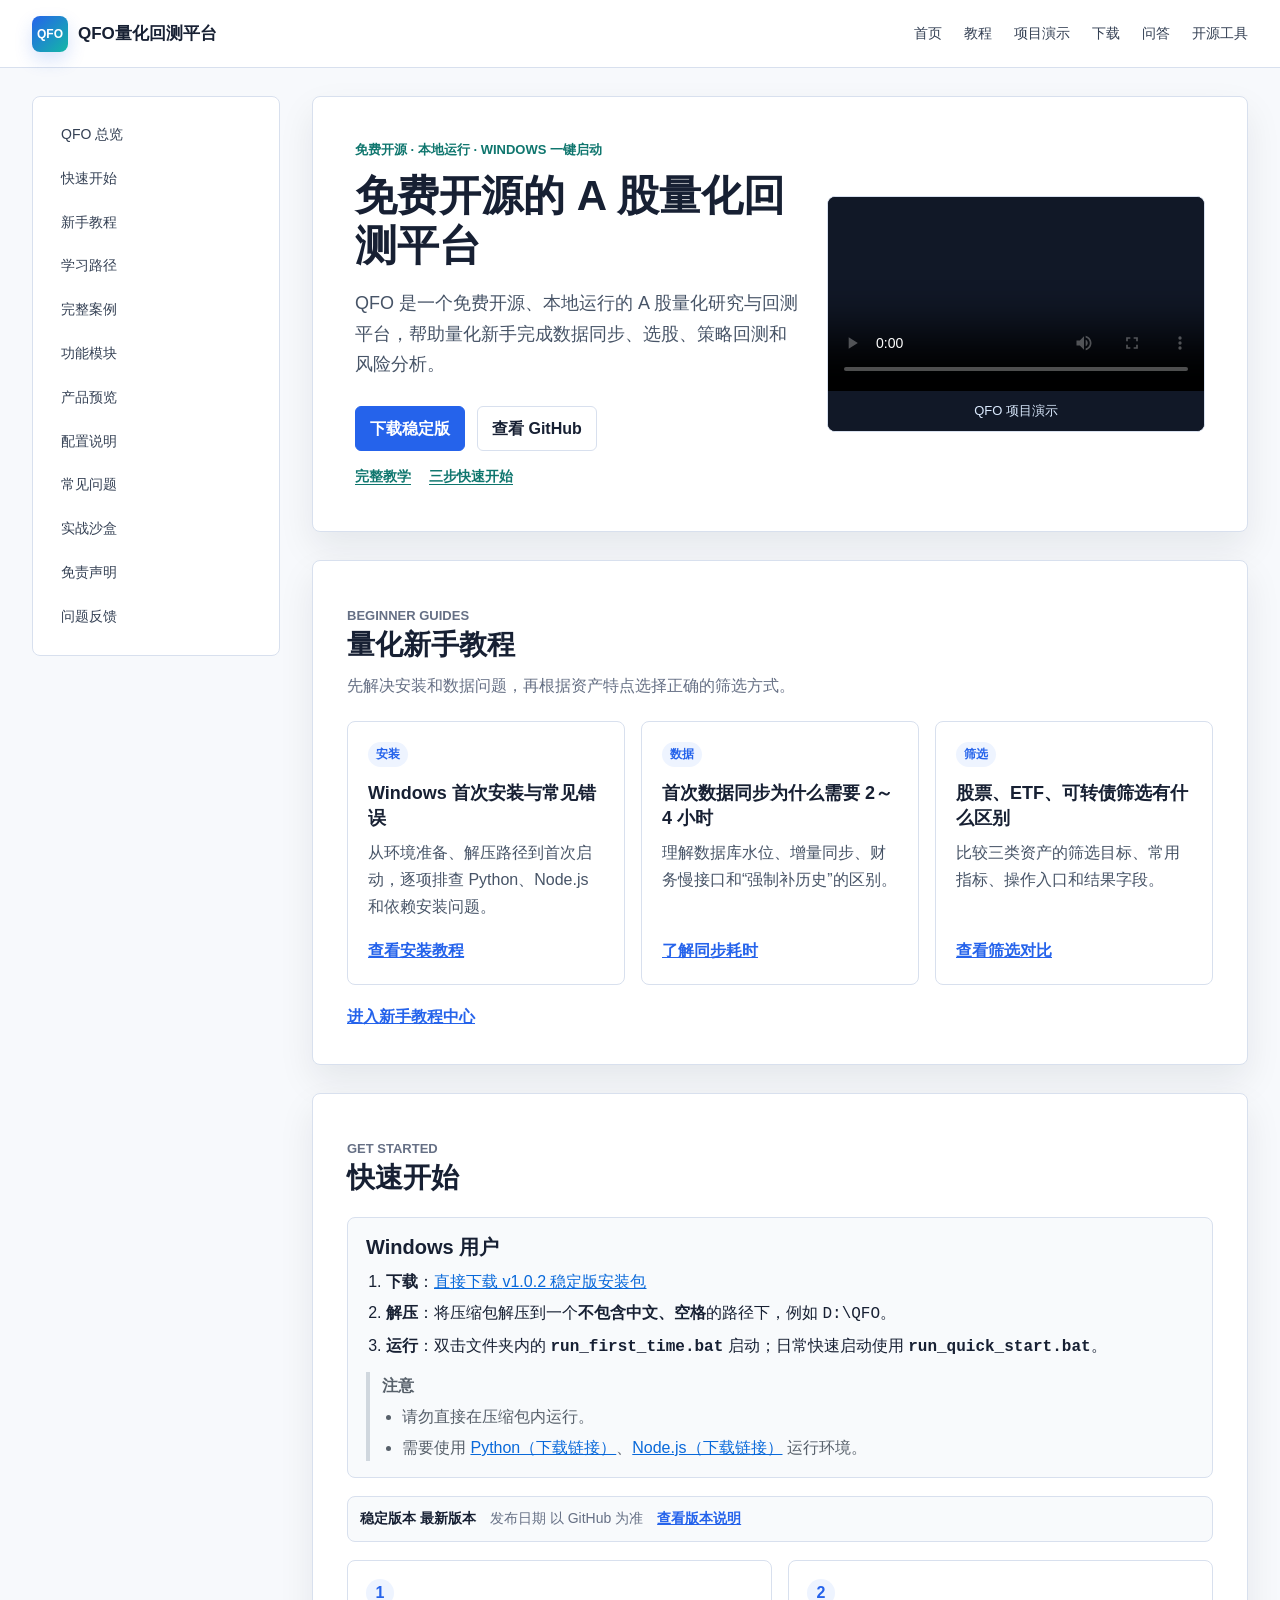
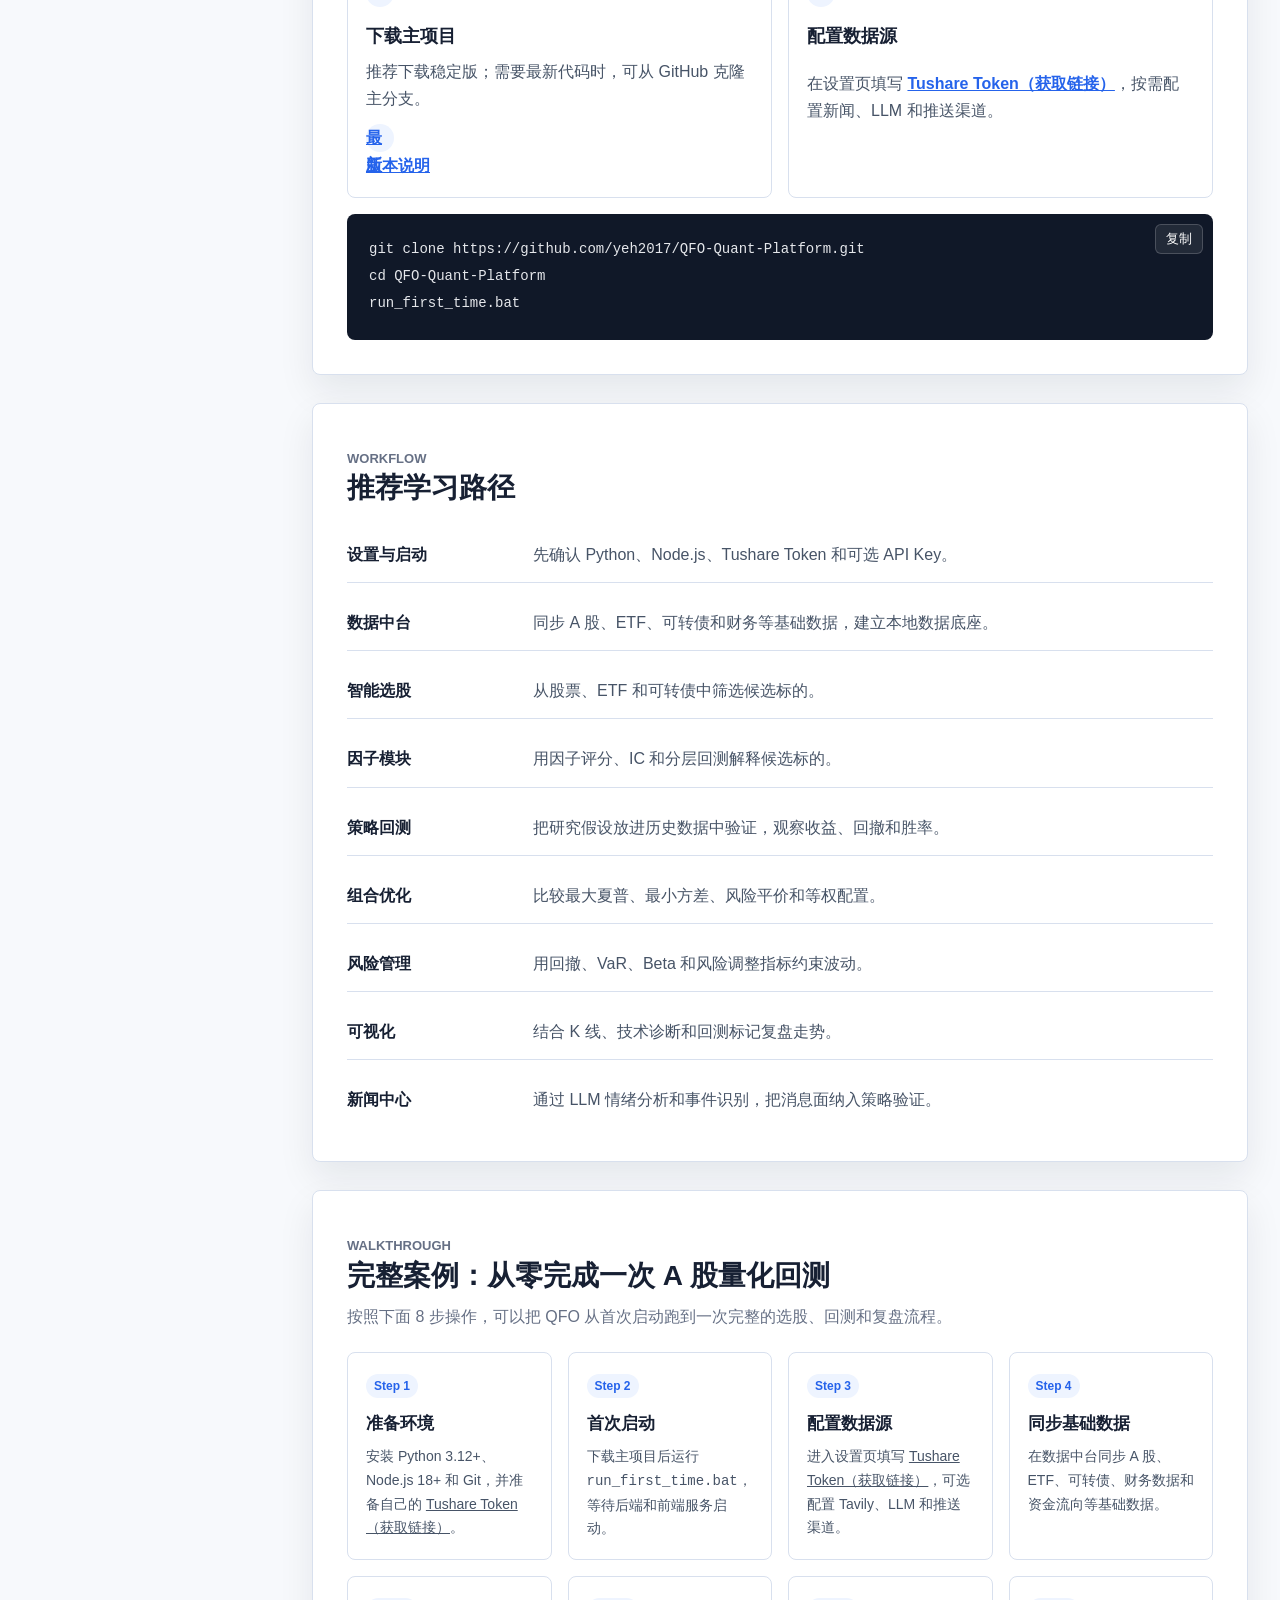
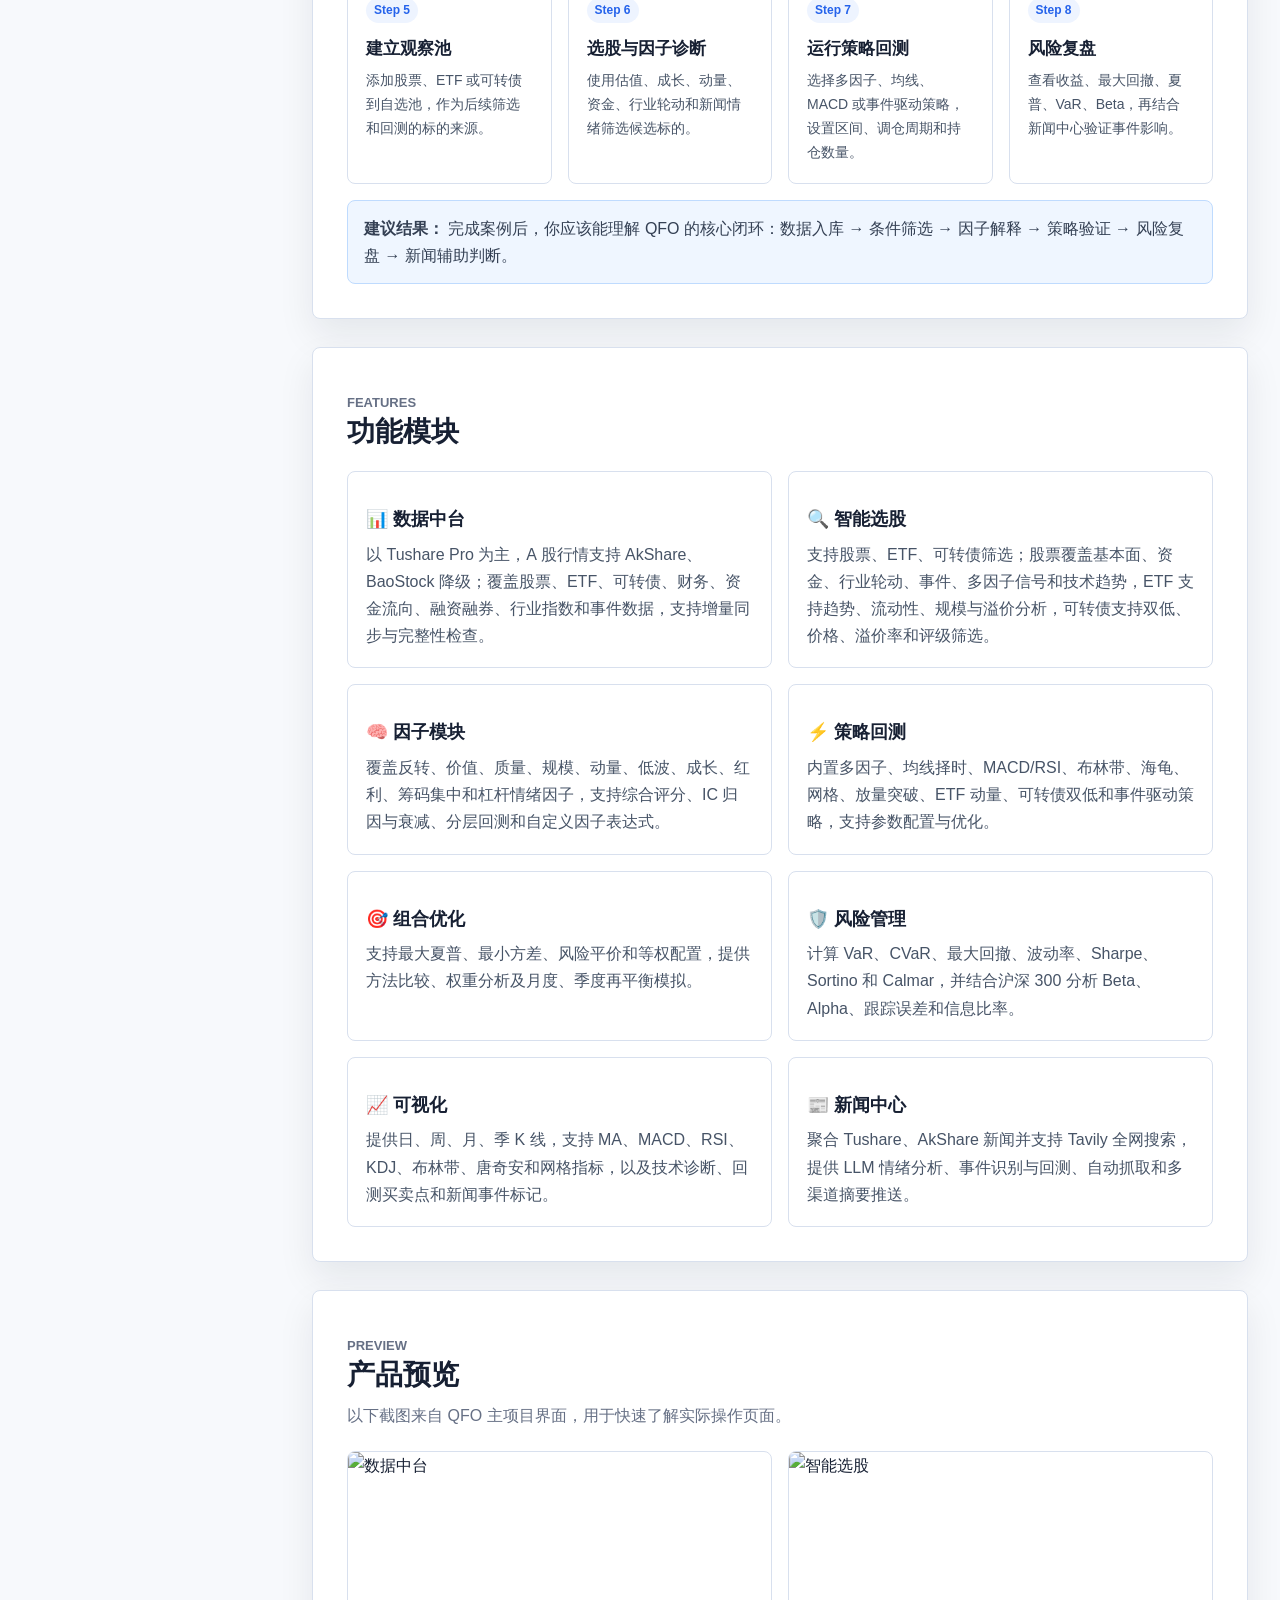
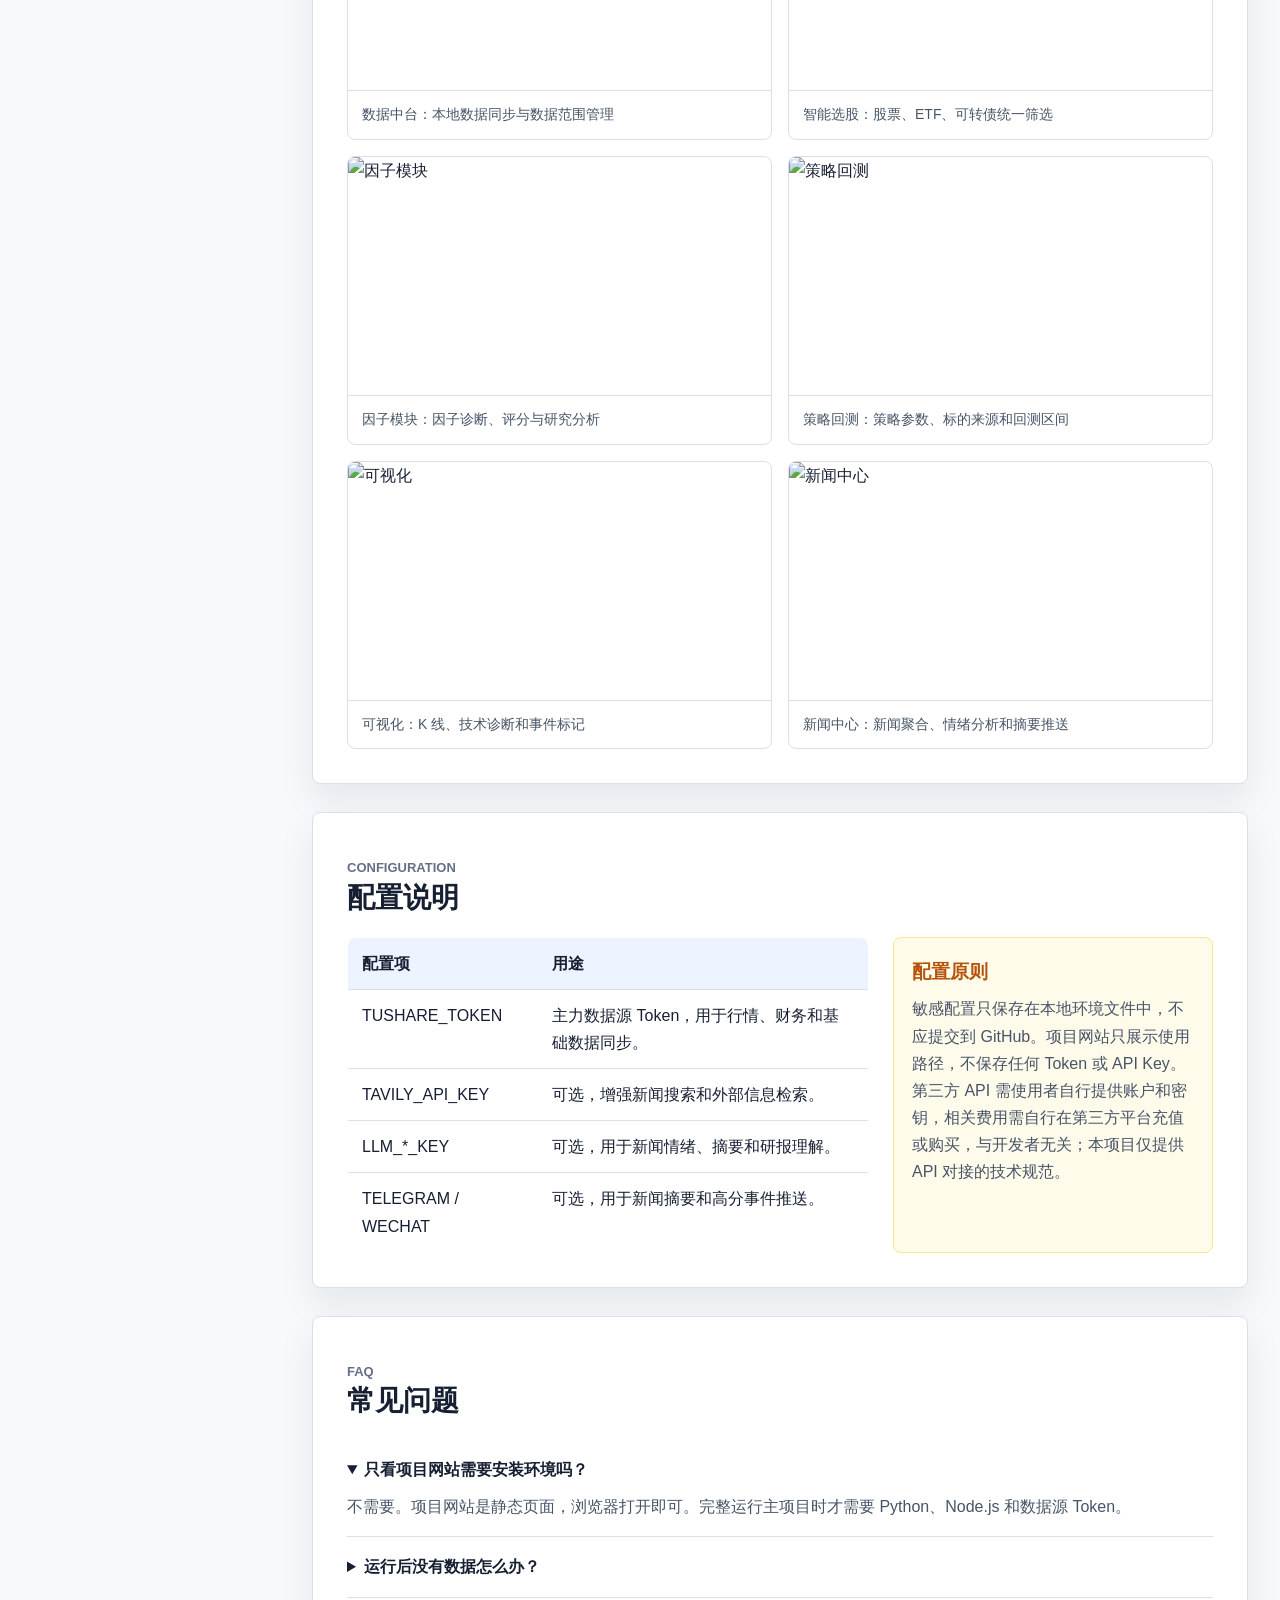
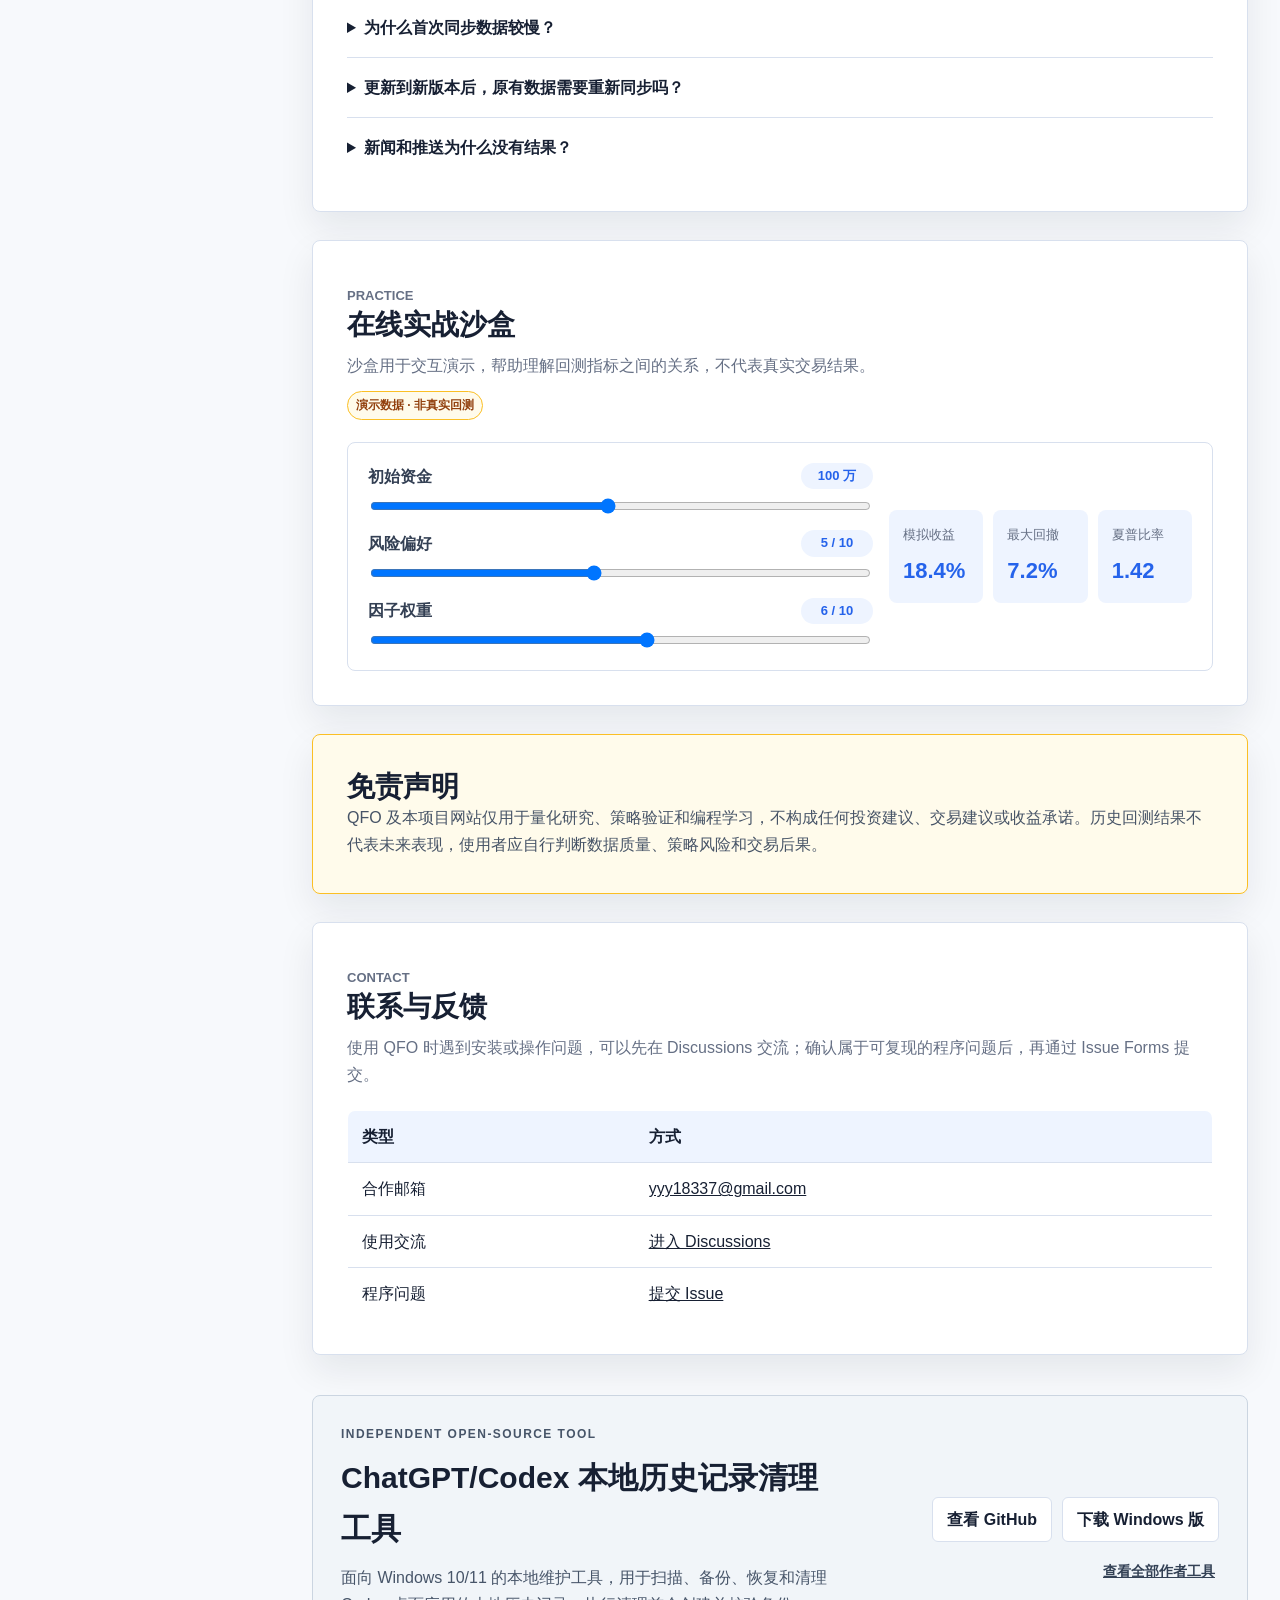
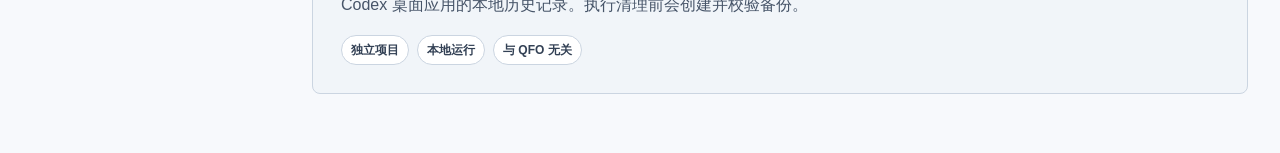
==== index.html @ a9fe4e14 "refactor: clarify navigation and independent tools" ====
<!DOCTYPE html>
<html lang="zh-CN">
<head>
    <meta charset="UTF-8">
    <meta name="viewport" content="width=device-width, initial-scale=1.0">
    <meta name="baidu-site-verification" content="codeva-mi0oMVNjuE" />
    <meta name="description" content="QFO 是一个免费开源、本地运行的 A 股量化研究与回测平台，帮助量化新手完成数据同步、选股、策略回测和风险分析。">
    <title>QFO量化回测平台 | A股量化研究与回测工具</title>
    <link rel="canonical" href="https://www.qfo-quant-platform.com/">
    <meta property="og:type" content="website">
    <meta property="og:title" content="QFO量化回测平台">
    <meta property="og:description" content="免费开源、本地运行，帮助量化新手完成数据同步、选股、策略回测和风险分析。">
    <meta property="og:url" content="https://www.qfo-quant-platform.com/">
    <meta property="og:image" content="https://www.qfo-quant-platform.com/assets/qfo-share.webp">
    <meta property="og:image:type" content="image/webp">
    <meta property="og:image:width" content="1200">
    <meta property="og:image:height" content="630">
    <meta property="og:image:alt" content="QFO Quant Platform 量化研究平台界面">
    <meta name="twitter:card" content="summary_large_image">
    <meta name="twitter:title" content="QFO量化回测平台">
    <meta name="twitter:description" content="免费开源、本地运行的 A 股量化研究与回测平台，适合量化新手。">
    <meta name="twitter:image" content="https://www.qfo-quant-platform.com/assets/qfo-share.webp">
    <meta name="twitter:image:alt" content="QFO Quant Platform 量化研究平台界面">
    <link rel="icon" href="assets/favicon.svg" type="image/svg+xml">
    <link rel="stylesheet" href="style.css">
    <script id="software-data" type="application/ld+json">
    {
        "@context": "https://schema.org",
        "@type": "SoftwareApplication",
        "name": "QFO量化回测平台",
        "description": "免费开源、本地运行的 A 股量化研究与回测平台，帮助量化新手完成数据同步、选股、策略回测和风险分析。",
        "applicationCategory": "FinanceApplication",
        "operatingSystem": "Windows 10/11",
        "softwareVersion": "latest",
        "url": "https://www.qfo-quant-platform.com/",
        "downloadUrl": "https://github.com/yeh2017/QFO-Quant-Platform/releases/latest/download/QFO-Quant-Platform.zip",
        "codeRepository": "https://github.com/yeh2017/QFO-Quant-Platform",
        "license": "https://opensource.org/licenses/MIT"
    }
    </script>
</head>
<body>
    <header class="site-header">
        <a class="brand" href="#top" aria-label="QFO 首页">
            <span class="brand-mark">QFO</span>
            <span class="brand-name">
                <strong>QFO量化回测平台</strong>
            </span>
        </a>
        <nav class="top-nav" aria-label="顶部导航">
            <a href="#overview">首页</a>
            <a href="guides">教程</a>
            <a href="#video">项目演示</a>
            <a href="https://github.com/yeh2017/QFO-Quant-Platform/releases/latest/download/QFO-Quant-Platform.zip" data-release-download>下载</a>
            <a href="https://github.com/yeh2017/QFO-Quant-Platform/discussions" target="_blank" rel="noopener noreferrer">问答</a>
            <a href="tools/zh">开源工具</a>
        </nav>
    </header>

    <div class="layout" id="top">
        <aside class="side-nav" aria-label="文档目录">
            <a href="#overview">QFO 总览</a>
            <a href="#quickstart">快速开始</a>
            <a href="#guides">新手教程</a>
            <a href="#workflow">学习路径</a>
            <a href="#walkthrough">完整案例</a>
            <a href="#modules">功能模块</a>
            <a href="#preview">产品预览</a>
            <a href="#config">配置说明</a>
            <a href="#faq">常见问题</a>
            <a href="#sandbox">实战沙盒</a>
            <a href="#notice">免责声明</a>
            <a href="#contact">问题反馈</a>
        </aside>

        <main class="content">
            <section class="hero" id="overview">
                <div class="hero-copy">
                    <p class="eyebrow">免费开源 · 本地运行 · Windows 一键启动</p>
                    <h1>免费开源的 A 股量化回测平台</h1>
                    <p class="lead">QFO 是一个免费开源、本地运行的 A 股量化研究与回测平台，帮助量化新手完成数据同步、选股、策略回测和风险分析。</p>
                    <div class="hero-actions">
                        <a class="button primary" href="https://github.com/yeh2017/QFO-Quant-Platform/releases/latest/download/QFO-Quant-Platform.zip" data-release-download>下载 <span data-release-tag>稳定版</span></a>
                        <a class="button" href="https://github.com/yeh2017/QFO-Quant-Platform" target="_blank" rel="noopener noreferrer">查看 GitHub</a>
                    </div>
                    <nav class="hero-learning-links" aria-label="学习入口">
                        <a href="https://www.bilibili.com/video/BV18Cby6XEfR/" target="_blank" rel="noopener noreferrer">完整教学</a>
                        <a href="#quickstart">三步快速开始</a>
                    </nav>
                </div>
                <div class="hero-media" id="video">
                    <video controls preload="metadata" poster="assets/frames/scene_04_last.webp" playsinline aria-label="QFO 项目演示视频">
                        <source src="assets/videos/qfo-project-demo.mp4" type="video/mp4">
                        当前浏览器无法播放视频，请观看<a href="https://www.bilibili.com/video/BV18Cby6XEfR/" target="_blank" rel="noopener noreferrer">完整教学视频</a>。
                    </video>
                    <p>QFO 项目演示</p>
                </div>
            </section>

            <section class="section" id="guides">
                <div class="section-heading">
                    <p class="eyebrow">Beginner Guides</p>
                    <h2>量化新手教程</h2>
                    <p>先解决安装和数据问题，再根据资产特点选择正确的筛选方式。</p>
                </div>
                <div class="guide-card-grid">
                    <article class="guide-card">
                        <span>安装</span>
                        <h3>Windows 首次安装与常见错误</h3>
                        <p>从环境准备、解压路径到首次启动，逐项排查 Python、Node.js 和依赖安装问题。</p>
                        <a href="/guides/windows-install">查看安装教程</a>
                    </article>
                    <article class="guide-card">
                        <span>数据</span>
                        <h3>首次数据同步为什么需要 2～4 小时</h3>
                        <p>理解数据库水位、增量同步、财务慢接口和“强制补历史”的区别。</p>
                        <a href="/guides/first-data-sync">了解同步耗时</a>
                    </article>
                    <article class="guide-card">
                        <span>筛选</span>
                        <h3>股票、ETF、可转债筛选有什么区别</h3>
                        <p>比较三类资产的筛选目标、常用指标、操作入口和结果字段。</p>
                        <a href="/guides/asset-screening">查看筛选对比</a>
                    </article>
                </div>
                <p class="guide-more"><a href="/guides">进入新手教程中心</a></p>
            </section>

            <section class="section" id="quickstart">
                <div class="section-heading">
                    <p class="eyebrow">Get Started</p>
                    <h2>快速开始</h2>
                </div>
                <div class="notice-inline">
                    <h3>Windows 用户</h3>
                    <ol>
                        <li><strong>下载</strong>：<a href="https://github.com/yeh2017/QFO-Quant-Platform/releases/latest/download/QFO-Quant-Platform.zip" data-release-download>直接下载 <span data-release-tag>v1.0.2</span> 稳定版安装包</a></li>
                        <li><strong>解压</strong>：将压缩包解压到一个<strong>不包含中文、空格</strong>的路径下，例如 <code>D:\QFO</code>。</li>
                        <li><strong>运行</strong>：双击文件夹内的 <strong><code>run_first_time.bat</code></strong> 启动；日常快速启动使用 <strong><code>run_quick_start.bat</code></strong>。</li>
                    </ol>
                    <div class="notice-note">
                        <strong>注意</strong>
                        <ul>
                            <li>请勿直接在压缩包内运行。</li>
                            <li>需要使用 <a href="https://www.python.org/downloads/windows/" target="_blank" rel="noopener noreferrer">Python（下载链接）</a>、<a href="https://nodejs.org/en/download" target="_blank" rel="noopener noreferrer">Node.js（下载链接）</a> 运行环境。</li>
                        </ul>
                    </div>
                </div>
                <p class="release-info"><strong>稳定版本 <span data-release-tag>最新版本</span></strong><span>发布日期 <time data-release-date>以 GitHub 为准</time></span><a href="https://github.com/yeh2017/QFO-Quant-Platform/releases/latest" data-release-page target="_blank" rel="noopener noreferrer">查看版本说明</a></p>
                <div class="steps quickstart-steps">
                    <article class="step">
                        <span>1</span>
                        <h3>下载主项目</h3>
                        <p>推荐下载稳定版；需要最新代码时，可从 GitHub 克隆主分支。</p>
                        <a href="https://github.com/yeh2017/QFO-Quant-Platform/releases/latest" data-release-page target="_blank" rel="noopener noreferrer"><span data-release-tag>最新</span>版本说明</a>
                    </article>
                    <article class="step">
                        <span>2</span>
                        <h3>配置数据源</h3>
                        <p>在设置页填写 <a href="https://tushare.pro/document/1?doc_id=39" target="_blank" rel="noopener noreferrer">Tushare Token（获取链接）</a>，按需配置新闻、LLM 和推送渠道。</p>
                    </article>
                </div>
                <div class="code-block">
                    <button class="copy-button" type="button">复制</button>
                    <pre><code>git clone https://github.com/yeh2017/QFO-Quant-Platform.git
cd QFO-Quant-Platform
run_first_time.bat</code></pre>
                </div>
            </section>

            <section class="section" id="workflow">
                <div class="section-heading">
                    <p class="eyebrow">Workflow</p>
                    <h2>推荐学习路径</h2>
                </div>
                <ol class="timeline">
                    <li><strong>设置与启动</strong><span>先确认 Python、Node.js、Tushare Token 和可选 API Key。</span></li>
                    <li><strong>数据中台</strong><span>同步 A 股、ETF、可转债和财务等基础数据，建立本地数据底座。</span></li>
                    <li><strong>智能选股</strong><span>从股票、ETF 和可转债中筛选候选标的。</span></li>
                    <li><strong>因子模块</strong><span>用因子评分、IC 和分层回测解释候选标的。</span></li>
                    <li><strong>策略回测</strong><span>把研究假设放进历史数据中验证，观察收益、回撤和胜率。</span></li>
                    <li><strong>组合优化</strong><span>比较最大夏普、最小方差、风险平价和等权配置。</span></li>
                    <li><strong>风险管理</strong><span>用回撤、VaR、Beta 和风险调整指标约束波动。</span></li>
                    <li><strong>可视化</strong><span>结合 K 线、技术诊断和回测标记复盘走势。</span></li>
                    <li><strong>新闻中心</strong><span>通过 LLM 情绪分析和事件识别，把消息面纳入策略验证。</span></li>
                </ol>
            </section>

            <section class="section" id="walkthrough">
                <div class="section-heading">
                    <p class="eyebrow">Walkthrough</p>
                    <h2>完整案例：从零完成一次 A 股量化回测</h2>
                    <p>按照下面 8 步操作，可以把 QFO 从首次启动跑到一次完整的选股、回测和复盘流程。</p>
                </div>
                <div class="walkthrough-grid">
                    <article>
                        <span>Step 1</span>
                        <h3>准备环境</h3>
                        <p>安装 Python 3.12+、Node.js 18+ 和 Git，并准备自己的 <a href="https://tushare.pro/document/1?doc_id=39" target="_blank" rel="noopener noreferrer">Tushare Token（获取链接）</a>。</p>
                    </article>
                    <article>
                        <span>Step 2</span>
                        <h3>首次启动</h3>
                        <p>下载主项目后运行 <code>run_first_time.bat</code>，等待后端和前端服务启动。</p>
                    </article>
                    <article>
                        <span>Step 3</span>
                        <h3>配置数据源</h3>
                        <p>进入设置页填写 <a href="https://tushare.pro/document/1?doc_id=39" target="_blank" rel="noopener noreferrer">Tushare Token（获取链接）</a>，可选配置 Tavily、LLM 和推送渠道。</p>
                    </article>
                    <article>
                        <span>Step 4</span>
                        <h3>同步基础数据</h3>
                        <p>在数据中台同步 A 股、ETF、可转债、财务数据和资金流向等基础数据。</p>
                    </article>
                    <article>
                        <span>Step 5</span>
                        <h3>建立观察池</h3>
                        <p>添加股票、ETF 或可转债到自选池，作为后续筛选和回测的标的来源。</p>
                    </article>
                    <article>
                        <span>Step 6</span>
                        <h3>选股与因子诊断</h3>
                        <p>使用估值、成长、动量、资金、行业轮动和新闻情绪筛选候选标的。</p>
                    </article>
                    <article>
                        <span>Step 7</span>
                        <h3>运行策略回测</h3>
                        <p>选择多因子、均线、MACD 或事件驱动策略，设置区间、调仓周期和持仓数量。</p>
                    </article>
                    <article>
                        <span>Step 8</span>
                        <h3>风险复盘</h3>
                        <p>查看收益、最大回撤、夏普、VaR、Beta，再结合新闻中心验证事件影响。</p>
                    </article>
                </div>
                <div class="tip-box">
                    <strong>建议结果：</strong>
                    完成案例后，你应该能理解 QFO 的核心闭环：数据入库 → 条件筛选 → 因子解释 → 策略验证 → 风险复盘 → 新闻辅助判断。
                </div>
            </section>

            <section class="section" id="modules">
                <div class="section-heading">
                    <p class="eyebrow">Features</p>
                    <h2>功能模块</h2>
                </div>
                <div class="feature-list">
                    <article><h3>📊 数据中台</h3><p>以 Tushare Pro 为主，A 股行情支持 AkShare、BaoStock 降级；覆盖股票、ETF、可转债、财务、资金流向、融资融券、行业指数和事件数据，支持增量同步与完整性检查。</p></article>
                    <article><h3>🔍 智能选股</h3><p>支持股票、ETF、可转债筛选；股票覆盖基本面、资金、行业轮动、事件、多因子信号和技术趋势，ETF 支持趋势、流动性、规模与溢价分析，可转债支持双低、价格、溢价率和评级筛选。</p></article>
                    <article><h3>🧠 因子模块</h3><p>覆盖反转、价值、质量、规模、动量、低波、成长、红利、筹码集中和杠杆情绪因子，支持综合评分、IC 归因与衰减、分层回测和自定义因子表达式。</p></article>
                    <article><h3>⚡ 策略回测</h3><p>内置多因子、均线择时、MACD/RSI、布林带、海龟、网格、放量突破、ETF 动量、可转债双低和事件驱动策略，支持参数配置与优化。</p></article>
                    <article><h3>🎯 组合优化</h3><p>支持最大夏普、最小方差、风险平价和等权配置，提供方法比较、权重分析及月度、季度再平衡模拟。</p></article>
                    <article><h3>🛡️ 风险管理</h3><p>计算 VaR、CVaR、最大回撤、波动率、Sharpe、Sortino 和 Calmar，并结合沪深 300 分析 Beta、Alpha、跟踪误差和信息比率。</p></article>
                    <article><h3>📈 可视化</h3><p>提供日、周、月、季 K 线，支持 MA、MACD、RSI、KDJ、布林带、唐奇安和网格指标，以及技术诊断、回测买卖点和新闻事件标记。</p></article>
                    <article><h3>📰 新闻中心</h3><p>聚合 Tushare、AkShare 新闻并支持 Tavily 全网搜索，提供 LLM 情绪分析、事件识别与回测、自动抓取和多渠道摘要推送。</p></article>
                </div>
            </section>

            <section class="section" id="preview">
                <div class="section-heading">
                    <p class="eyebrow">Preview</p>
                    <h2>产品预览</h2>
                    <p>以下截图来自 QFO 主项目界面，用于快速了解实际操作页面。</p>
                </div>
                <div class="preview-grid">
                    <figure>
                        <img src="assets/frames/scene_04_last.webp" alt="数据中台" width="1920" height="1080" loading="lazy" decoding="async">
                        <figcaption>数据中台：本地数据同步与数据范围管理</figcaption>
                    </figure>
                    <figure>
                        <img src="assets/frames/scene_05_first.webp" alt="智能选股" width="1920" height="1080" loading="lazy" decoding="async">
                        <figcaption>智能选股：股票、ETF、可转债统一筛选</figcaption>
                    </figure>
                    <figure>
                        <img src="assets/frames/scene_06_last.webp" alt="因子模块" width="1920" height="1080" loading="lazy" decoding="async">
                        <figcaption>因子模块：因子诊断、评分与研究分析</figcaption>
                    </figure>
                    <figure>
                        <img src="assets/frames/scene_09_last.webp" alt="策略回测" width="1920" height="1080" loading="lazy" decoding="async">
                        <figcaption>策略回测：策略参数、标的来源和回测区间</figcaption>
                    </figure>
                    <figure>
                        <img src="assets/frames/scene_16_last.webp" alt="可视化" width="1920" height="1080" loading="lazy" decoding="async">
                        <figcaption>可视化：K 线、技术诊断和事件标记</figcaption>
                    </figure>
                    <figure>
                        <img src="assets/frames/scene_07_last.webp" alt="新闻中心" width="1920" height="1080" loading="lazy" decoding="async">
                        <figcaption>新闻中心：新闻聚合、情绪分析和摘要推送</figcaption>
                    </figure>
                </div>
            </section>

            <section class="section" id="config">
                <div class="section-heading">
                    <p class="eyebrow">Configuration</p>
                    <h2>配置说明</h2>
                </div>
                <div class="config-layout">
                    <div>
                        <table>
                            <thead><tr><th>配置项</th><th>用途</th></tr></thead>
                            <tbody>
                                <tr><td>TUSHARE_TOKEN</td><td>主力数据源 Token，用于行情、财务和基础数据同步。</td></tr>
                                <tr><td>TAVILY_API_KEY</td><td>可选，增强新闻搜索和外部信息检索。</td></tr>
                                <tr><td>LLM_*_KEY</td><td>可选，用于新闻情绪、摘要和研报理解。</td></tr>
                                <tr><td>TELEGRAM / WECHAT</td><td>可选，用于新闻摘要和高分事件推送。</td></tr>
                            </tbody>
                        </table>
                    </div>
                    <aside class="note">
                        <h3>配置原则</h3>
                        <p>敏感配置只保存在本地环境文件中，不应提交到 GitHub。项目网站只展示使用路径，不保存任何 Token 或 API Key。</p>
                        <p>第三方 API 需使用者自行提供账户和密钥，相关费用需自行在第三方平台充值或购买，与开发者无关；本项目仅提供 API 对接的技术规范。</p>
                    </aside>
                </div>
            </section>

            <section class="section" id="faq">
                <div class="section-heading">
                    <p class="eyebrow">FAQ</p>
                    <h2>常见问题</h2>
                </div>
                <details open>
                    <summary>只看项目网站需要安装环境吗？</summary>
                    <p>不需要。项目网站是静态页面，浏览器打开即可。完整运行主项目时才需要 Python、Node.js 和数据源 Token。</p>
                </details>
                <details>
                    <summary>运行后没有数据怎么办？</summary>
                    <p>请先在主项目设置页面填写自己的 Tushare Token，然后进入数据中台执行数据同步。只浏览项目网站不需要 Token；完整运行主项目时，行情、财务和基础数据都依赖数据源配置。</p>
                </details>
                <details>
                    <summary>为什么首次同步数据较慢？</summary>
                    <p>首次同步耗时取决于本地是否已有数据库水位、是否勾选“强制补历史（忽略水位全量重拉）”、Tushare 积分额度和网络稳定性。</p>
                    <p>日常已有水位的增量同步，约 2 分钟属于正常且很快的水平；最新季报或中报财务数据单独拉取，通常需要 30 分钟到 50 分钟；空库首次建仓或强制补历史数据，通常需要 2 到 4 小时。</p>
                    <p>“财务报表最新 2026-06-30”这类日期是正常的季报或中报报告期日期，不是同步当天日期。强制补历史适合首次建仓、修复缺口或主动重建数据库，不建议作为每天常规同步方式。</p>
                </details>
                <details>
                    <summary>更新到新版本后，原有数据需要重新同步吗？</summary>
                    <p>通常不需要。先关闭旧版和新版 QFO，将旧版本的 <code>backend/quant_data.db</code> 复制到新版本相同目录，再根据环境状态运行首次启动或快速启动脚本。迁移前请保留数据库备份。</p>
                    <p>如果完全关闭 QFO 后仍存在 <code>quant_data.db-wal</code> 和 <code>quant_data.db-shm</code>，请与主数据库作为同一组复制，不要在程序运行中复制，也不要只复制其中一个文件。</p>
                    <p><a href="/guides/upgrade-data-migration">查看完整的数据复制与迁移教程</a></p>
                </details>
                <details>
                    <summary>新闻和推送为什么没有结果？</summary>
                    <p>新闻搜索、LLM 摘要和推送通知依赖可选 API Key 或 Webhook，需要先在主项目设置页配置。</p>
                </details>
            </section>

            <section class="section" id="sandbox">
                <div class="section-heading">
                    <p class="eyebrow">Practice</p>
                    <h2>在线实战沙盒</h2>
                    <p>沙盒用于交互演示，帮助理解回测指标之间的关系，不代表真实交易结果。</p>
                    <span class="demo-badge">演示数据 · 非真实回测</span>
                </div>
                <div class="sandbox">
                    <div class="sandbox-controls">
                        <label>
                            <span class="control-row"><span>初始资金</span><strong id="capitalValue">100 万</strong></span>
                            <input id="capital" type="range" min="10" max="200" value="100" aria-label="初始资金">
                        </label>
                        <label>
                            <span class="control-row"><span>风险偏好</span><strong id="riskValue">5 / 10</strong></span>
                            <input id="risk" type="range" min="1" max="10" value="5" aria-label="风险偏好">
                        </label>
                        <label>
                            <span class="control-row"><span>因子权重</span><strong id="factorValue">6 / 10</strong></span>
                            <input id="factor" type="range" min="1" max="10" value="6" aria-label="因子权重">
                        </label>
                    </div>
                    <div class="sandbox-result">
                        <div><span>模拟收益</span><strong id="returnMetric">18.4%</strong></div>
                        <div><span>最大回撤</span><strong id="drawdownMetric">7.2%</strong></div>
                        <div><span>夏普比率</span><strong id="sharpeMetric">1.42</strong></div>
                    </div>
                </div>
            </section>

            <section class="section warning" id="notice">
                <h2>免责声明</h2>
                <p>QFO 及本项目网站仅用于量化研究、策略验证和编程学习，不构成任何投资建议、交易建议或收益承诺。历史回测结果不代表未来表现，使用者应自行判断数据质量、策略风险和交易后果。</p>
            </section>

            <section class="section" id="contact">
                <div class="section-heading">
                    <p class="eyebrow">Contact</p>
                    <h2>联系与反馈</h2>
                    <p>使用 QFO 时遇到安装或操作问题，可以先在 Discussions 交流；确认属于可复现的程序问题后，再通过 Issue Forms 提交。</p>
                </div>
                <table>
                    <thead>
                        <tr>
                            <th>类型</th>
                            <th>方式</th>
                        </tr>
                    </thead>
                    <tbody>
                        <tr>
                            <td>合作邮箱</td>
                            <td><a href="mailto:yyy18337@gmail.com">yyy18337@gmail.com</a></td>
                        </tr>
                        <tr>
                            <td>使用交流</td>
                            <td><a href="https://github.com/yeh2017/QFO-Quant-Platform/discussions" target="_blank" rel="noopener noreferrer">进入 Discussions</a></td>
                        </tr>
                        <tr>
                            <td>程序问题</td>
                            <td><a href="https://github.com/yeh2017/QFO-Quant-Platform/issues/new/choose" target="_blank" rel="noopener noreferrer">提交 Issue</a></td>
                        </tr>
                    </tbody>
                </table>
            </section>

            <aside class="independent-tool" id="other-tools" aria-labelledby="independent-tool-title">
                <div class="independent-tool-copy">
                    <p class="independent-tool-kicker">Independent Open-source Tool</p>
                    <h2 id="independent-tool-title">ChatGPT/Codex 本地历史记录清理工具</h2>
                    <p>面向 Windows 10/11 的本地维护工具，用于扫描、备份、恢复和清理 Codex 桌面应用的本地历史记录。执行清理前会创建并校验备份。</p>
                    <div class="independent-tool-tags" aria-label="工具属性">
                        <span>独立项目</span>
                        <span>本地运行</span>
                        <span>与 QFO 无关</span>
                    </div>
                </div>
                <div class="independent-tool-actions">
                    <a class="button" href="https://github.com/yeh2017/chatgpt-codex-local-history-cleanup-tool" target="_blank" rel="noopener noreferrer">查看 GitHub</a>
                    <a class="button" href="https://github.com/yeh2017/chatgpt-codex-local-history-cleanup-tool/releases/latest" target="_blank" rel="noopener noreferrer">下载 Windows 版</a>
                    <a class="text-link" href="tools/zh">查看全部作者工具</a>
                </div>
            </aside>
        </main>
    </div>

    <div class="toast" id="toast" role="status" aria-live="polite">已复制</div>
    <script src="app.js"></script>
    <script>
        window.va = window.va || function () { (window.vaq = window.vaq || []).push(arguments); };
    </script>
    <script defer src="/_vercel/insights/script.js"></script>
    <script>
        window.si = window.si || function () { (window.siq = window.siq || []).push(arguments); };
    </script>
    <script defer src="/_vercel/speed-insights/script.js"></script>
</body>
</html>
---- style.css ----
:root {
    --bg: #f7f9fc;
    --surface: #ffffff;
    --surface-soft: #eef4ff;
    --ink: #172033;
    --muted: #667085;
    --line: #d8e0ee;
    --accent: #2563eb;
    --accent-2: #0f766e;
    --warn: #b45309;
    --code: #101828;
    --radius: 8px;
    --shadow: 0 16px 36px rgba(16, 24, 40, 0.08);
    --font: "Microsoft YaHei", "PingFang SC", "Segoe UI", Arial, sans-serif;
    --mono: Consolas, "SFMono-Regular", monospace;
}

* {
    box-sizing: border-box;
}

html {
    scroll-behavior: smooth;
}

body {
    margin: 0;
    background: var(--bg);
    color: var(--ink);
    font-family: var(--font);
    font-size: 16px;
    line-height: 1.7;
}

a {
    color: inherit;
}

img {
    display: block;
    max-width: 100%;
    height: auto;
}

.site-header {
    position: sticky;
    top: 0;
    z-index: 20;
    height: 68px;
    display: flex;
    align-items: center;
    justify-content: space-between;
    padding: 0 32px;
    background: rgba(255, 255, 255, 0.94);
    border-bottom: 1px solid var(--line);
    backdrop-filter: blur(14px);
}

.brand {
    display: inline-flex;
    align-items: center;
    gap: 10px;
    color: var(--ink);
    text-decoration: none;
}

.brand-mark {
    width: 36px;
    height: 36px;
    display: grid;
    place-items: center;
    border-radius: var(--radius);
    background: linear-gradient(135deg, var(--accent), #14b8a6);
    color: #fff;
    font-weight: 800;
    font-size: 12px;
    line-height: 1;
    box-shadow: 0 8px 18px rgba(37, 99, 235, 0.18);
}

.brand-name,
.brand strong {
    display: block;
    line-height: 1;
}

.brand strong {
    font-size: 17px;
    white-space: nowrap;
}

.top-nav {
    display: flex;
    align-items: center;
    gap: 22px;
    font-size: 14px;
}

.top-nav a {
    flex: 0 0 auto;
    color: #344054;
    text-decoration: none;
    white-space: nowrap;
}

.top-nav a:hover {
    color: var(--accent);
}

.layout {
    display: grid;
    grid-template-columns: 248px minmax(0, 1fr);
    gap: 32px;
    max-width: 1440px;
    margin: 0 auto;
    padding: 28px 32px 64px;
}

.side-nav {
    position: sticky;
    top: 96px;
    align-self: start;
    display: flex;
    flex-direction: column;
    gap: 4px;
    padding: 18px;
    background: var(--surface);
    border: 1px solid var(--line);
    border-radius: var(--radius);
}

.side-title {
    margin: 0 0 8px;
    color: var(--muted);
    font-size: 13px;
    font-weight: 700;
}

.side-nav a {
    flex: 0 0 auto;
    padding: 8px 10px;
    border-radius: 6px;
    color: #344054;
    text-decoration: none;
    font-size: 14px;
    white-space: nowrap;
}

.side-nav a:hover,
.side-nav a.active {
    background: var(--surface-soft);
    color: var(--accent);
}

.content {
    min-width: 0;
}

.hero,
.section {
    margin-bottom: 28px;
    background: var(--surface);
    border: 1px solid var(--line);
    border-radius: var(--radius);
    box-shadow: var(--shadow);
}

.hero {
    display: grid;
    grid-template-columns: minmax(0, 1fr) minmax(360px, 0.85fr);
    gap: 28px;
    align-items: center;
    padding: 42px;
}

.hero-copy {
    min-width: 0;
}

.hero h1 {
    margin: 0;
    max-width: 760px;
    font-size: 42px;
    line-height: 1.18;
    letter-spacing: 0;
}

.lead {
    margin: 18px 0 0;
    max-width: 760px;
    color: #475467;
    font-size: 18px;
}

.eyebrow {
    margin: 0 0 10px;
    color: var(--accent-2);
    font-size: 13px;
    font-weight: 800;
    letter-spacing: 0;
    text-transform: uppercase;
}

.hero-actions {
    display: flex;
    flex-wrap: nowrap;
    gap: 12px;
    margin-top: 26px;
}

.hero-learning-links {
    display: flex;
    flex-wrap: wrap;
    gap: 8px 18px;
    margin-top: 14px;
    font-size: 14px;
    font-weight: 700;
}

.hero-learning-links a {
    color: var(--accent-2);
    text-underline-offset: 3px;
}

.button {
    display: inline-flex;
    align-items: center;
    justify-content: center;
    min-height: 40px;
    padding: 8px 14px;
    border: 1px solid var(--line);
    border-radius: 6px;
    background: #fff;
    color: var(--ink);
    text-decoration: none;
    font-weight: 700;
    white-space: nowrap;
}

.button.primary {
    border-color: var(--accent);
    background: var(--accent);
    color: #fff;
}

.hero-media {
    overflow: hidden;
    border: 1px solid var(--line);
    border-radius: var(--radius);
    background: #111827;
    scroll-margin-top: 92px;
}

.hero-media video {
    display: block;
    width: 100%;
    aspect-ratio: 1828 / 946;
    background: #111827;
    object-fit: contain;
}

.hero-media p {
    margin: 0;
    padding: 9px 12px;
    background: #111827;
    color: #dbeafe;
    font-size: 13px;
    text-align: center;
}

.section {
    padding: 34px;
}

.section-heading {
    margin-bottom: 22px;
}

.section-heading h2,
.warning h2 {
    margin: 0;
    font-size: 28px;
    line-height: 1.25;
}

.section-heading p {
    margin: 10px 0 0;
    color: var(--muted);
}

.notice-inline {
    margin-bottom: 18px;
    padding: 16px 18px;
    border: 1px solid var(--line);
    border-radius: var(--radius);
    background: #f8fafc;
}

.notice-inline h3 {
    margin: 0 0 8px;
    font-size: 20px;
    line-height: 1.3;
    color: var(--ink);
}

.notice-inline p {
    margin: 0;
    color: var(--muted);
}

.notice-inline ol {
    margin: 8px 0 10px;
    padding-left: 20px;
    color: var(--ink);
}

.notice-inline a {
    color: #0969da;
}

.notice-inline li + li {
    margin-top: 4px;
}

.notice-note {
    margin-top: 10px;
    padding-left: 12px;
    border-left: 4px solid #d0d7de;
    color: #57606a;
}

.notice-note strong {
    display: block;
    margin-bottom: 4px;
}

.notice-note ul {
    margin: 0;
    padding-left: 20px;
}

.release-info {
    display: flex;
    align-items: center;
    flex-wrap: wrap;
    gap: 4px 14px;
    margin: 14px 0 18px;
    padding: 10px 12px;
    border: 1px solid var(--line);
    border-radius: var(--radius);
    background: #f8fafc;
    color: var(--muted);
    font-size: 14px;
}

.release-info strong {
    color: var(--ink);
}

.release-info a {
    color: var(--accent);
    font-weight: 700;
}

.steps,
.feature-list,
.preview-grid,
.walkthrough-grid,
.sandbox {
    display: grid;
    gap: 16px;
}

.steps {
    grid-template-columns: repeat(3, minmax(0, 1fr));
}

.quickstart-steps {
    grid-template-columns: repeat(2, minmax(0, 1fr));
}

.step,
.feature-list article,
.walkthrough-grid article,
figure,
.note,
.sandbox {
    border: 1px solid var(--line);
    border-radius: var(--radius);
    background: #fff;
}

.demo-badge {
    display: inline-flex;
    align-items: center;
    width: fit-content;
    margin-top: 12px;
    padding: 3px 8px;
    border: 1px solid #fbbf24;
    border-radius: 999px;
    background: #fffbeb;
    color: #92400e;
    font-size: 12px;
    font-weight: 800;
}

.step {
    padding: 18px;
}

.independent-tool {
    display: grid;
    grid-template-columns: minmax(0, 1fr) auto;
    gap: 24px;
    align-items: center;
    margin-top: 40px;
    padding: 28px;
    border: 1px solid #cbd5e1;
    border-radius: var(--radius);
    background: #f1f5f9;
}

.independent-tool-copy h2 {
    margin: 8px 0 10px;
    font-size: clamp(22px, 3vw, 30px);
}

.independent-tool-copy > p:last-of-type {
    margin: 0;
    color: #475569;
}

.independent-tool-kicker {
    margin: 0;
    color: #475569;
    font-size: 12px;
    font-weight: 800;
    letter-spacing: 0.12em;
    text-transform: uppercase;
}

.independent-tool-tags {
    display: flex;
    gap: 8px;
    flex-wrap: wrap;
    margin-top: 16px;
}

.independent-tool-tags span {
    padding: 4px 9px;
    border: 1px solid #cbd5e1;
    border-radius: 999px;
    background: #fff;
    color: #334155;
    font-size: 12px;
    font-weight: 700;
}

.independent-tool-actions {
    display: flex;
    gap: 10px;
    flex-wrap: wrap;
    justify-content: flex-end;
    align-items: center;
    max-width: 360px;
}

.independent-tool-actions .text-link {
    padding: 8px 4px;
    color: #334155;
    font-size: 14px;
    font-weight: 700;
}

.step span {
    width: 28px;
    height: 28px;
    display: grid;
    place-items: center;
    border-radius: 999px;
    background: var(--surface-soft);
    color: var(--accent);
    font-weight: 800;
}

.step h3,
.feature-list h3 {
    margin: 14px 0 6px;
    font-size: 18px;
}

.step p,
.feature-list p,
.note p,
details p,
.warning p {
    margin: 0;
    color: #475467;
}

.step a {
    display: inline-block;
    margin-top: 12px;
    color: var(--accent);
    font-weight: 700;
}

.code-block {
    position: relative;
    margin-top: 16px;
    border-radius: var(--radius);
    background: var(--code);
    color: #e5e7eb;
}

.code-block pre {
    margin: 0;
    padding: 22px;
    overflow-x: auto;
}

.code-block code {
    font-family: var(--mono);
    font-size: 14px;
}

.copy-button {
    position: absolute;
    top: 10px;
    right: 10px;
    border: 1px solid rgba(255, 255, 255, 0.18);
    border-radius: 6px;
    background: rgba(255, 255, 255, 0.08);
    color: #fff;
    cursor: pointer;
    padding: 5px 10px;
}

.timeline {
    display: grid;
    gap: 12px;
    margin: 0;
    padding: 0;
    list-style: none;
}

.timeline li {
    display: grid;
    grid-template-columns: 170px minmax(0, 1fr);
    gap: 16px;
    padding: 14px 0;
    border-bottom: 1px solid var(--line);
}

.timeline li:last-child {
    border-bottom: 0;
}

.timeline strong {
    color: var(--ink);
}

.timeline span {
    color: #475467;
}

.feature-list {
    grid-template-columns: repeat(2, minmax(0, 1fr));
}

.guide-card-grid {
    display: grid;
    grid-template-columns: repeat(3, minmax(0, 1fr));
    gap: 16px;
}

.guide-card {
    display: flex;
    flex-direction: column;
    padding: 20px;
    border: 1px solid var(--line);
    border-radius: var(--radius);
    background: #fff;
}

.guide-card > span {
    width: fit-content;
    padding: 2px 8px;
    border-radius: 999px;
    background: var(--surface-soft);
    color: var(--accent);
    font-size: 12px;
    font-weight: 800;
}

.guide-card h3 {
    margin: 14px 0 8px;
    font-size: 18px;
    line-height: 1.4;
}

.guide-card p {
    flex: 1;
    margin: 0;
    color: #475467;
}

.guide-card a,
.guide-more a {
    margin-top: 16px;
    color: var(--accent);
    font-weight: 700;
}

.guide-more {
    margin: 18px 0 0;
}

.guide-page {
    min-height: 100vh;
}

.guide-header .brand {
    text-decoration: none;
}

.guide-layout {
    width: min(920px, calc(100% - 40px));
    margin: 0 auto;
    padding: 48px 0 72px;
}

.guide-hero,
.guide-content {
    margin-bottom: 24px;
    padding: 34px;
    border: 1px solid var(--line);
    border-radius: var(--radius);
    background: var(--surface);
    box-shadow: var(--shadow);
}

.guide-hero h1 {
    margin: 0;
    font-size: clamp(30px, 5vw, 44px);
    line-height: 1.2;
}

.guide-hero .lead {
    max-width: none;
}

.guide-content h2 {
    margin: 30px 0 12px;
    font-size: 25px;
    line-height: 1.35;
}

.guide-content h2:first-child {
    margin-top: 0;
}

.guide-content h3 {
    margin: 22px 0 8px;
}

.guide-content p,
.guide-content li {
    color: #475467;
}

.guide-content table {
    margin: 16px 0;
}

.guide-callout {
    margin: 18px 0;
    padding: 16px 18px;
    border-left: 4px solid var(--accent);
    border-radius: 0 var(--radius) var(--radius) 0;
    background: var(--surface-soft);
}

.guide-callout.warning {
    border: 0;
    border-left: 4px solid #f59e0b;
    background: #fffbeb;
}

.guide-callout p {
    margin: 0;
}

.guide-actions {
    display: flex;
    flex-wrap: wrap;
    gap: 12px;
    margin-top: 24px;
}

.guide-footer {
    color: var(--muted);
    text-align: center;
    font-size: 14px;
}

.tools-page {
    min-height: 100vh;
}

.tools-layout {
    width: min(980px, calc(100% - 40px));
    margin: 0 auto;
    padding: 48px 0 72px;
}

.tools-hero {
    margin-bottom: 24px;
    padding: 34px;
    border: 1px solid var(--line);
    border-radius: var(--radius);
    background: var(--surface);
    box-shadow: var(--shadow);
}

.tools-hero h1 {
    margin: 0;
    font-size: clamp(30px, 5vw, 44px);
    line-height: 1.2;
}

.language-switch {
    display: flex;
    flex-wrap: wrap;
    gap: 8px;
    margin-top: 22px;
}

.language-switch a {
    padding: 6px 11px;
    border: 1px solid var(--line);
    border-radius: 999px;
    color: #344054;
    text-decoration: none;
    font-size: 14px;
    font-weight: 700;
}

.language-switch a[aria-current="page"] {
    border-color: var(--accent);
    background: var(--surface-soft);
    color: var(--accent);
}

.tool-list {
    display: grid;
    gap: 18px;
}

.tool-card {
    scroll-margin-top: 92px;
    padding: 28px;
    border: 1px solid var(--line);
    border-radius: var(--radius);
    background: var(--surface);
    box-shadow: var(--shadow);
}

.tool-card h2 {
    margin: 10px 0 8px;
    font-size: 25px;
    line-height: 1.3;
}

.tool-card p {
    margin: 8px 0 0;
    color: #475467;
}

.tool-meta {
    display: flex;
    flex-wrap: wrap;
    gap: 8px;
    margin-top: 18px;
    padding: 0;
    list-style: none;
}

.tool-meta li {
    padding: 4px 9px;
    border-radius: 999px;
    background: var(--surface-soft);
    color: #344054;
    font-size: 13px;
    font-weight: 700;
}

.tool-actions {
    display: flex;
    flex-wrap: wrap;
    gap: 10px;
    margin-top: 22px;
}

.tool-note {
    padding-left: 12px;
    border-left: 3px solid var(--line);
    font-size: 14px;
}

.feature-list article,
.walkthrough-grid article {
    padding: 18px;
}

.walkthrough-grid {
    grid-template-columns: repeat(4, minmax(0, 1fr));
}

.walkthrough-grid span {
    display: inline-flex;
    padding: 2px 8px;
    border-radius: 999px;
    background: var(--surface-soft);
    color: var(--accent);
    font-size: 12px;
    font-weight: 800;
}

.walkthrough-grid h3 {
    margin: 12px 0 6px;
    font-size: 17px;
}

.walkthrough-grid p {
    margin: 0;
    color: #475467;
    font-size: 14px;
}

.tip-box {
    margin-top: 16px;
    padding: 14px 16px;
    border: 1px solid #bfdbfe;
    border-radius: var(--radius);
    background: #eff6ff;
    color: #344054;
}

.preview-grid {
    grid-template-columns: repeat(2, minmax(0, 1fr));
}

figure {
    margin: 0;
    overflow: hidden;
}

figcaption {
    padding: 12px 14px;
    color: #475467;
    font-size: 14px;
    border-top: 1px solid var(--line);
}

.split {
    display: grid;
    grid-template-columns: minmax(0, 1fr) 320px;
    gap: 24px;
}

.config-layout {
    display: grid;
    grid-template-columns: minmax(0, 1fr) 320px;
    gap: 24px;
    align-items: stretch;
}

.config-layout .note {
    height: 100%;
}

table {
    width: 100%;
    border-collapse: collapse;
    overflow: hidden;
    border: 1px solid var(--line);
    border-radius: var(--radius);
}

th,
td {
    padding: 12px 14px;
    border-bottom: 1px solid var(--line);
    text-align: left;
    vertical-align: top;
}

th {
    background: var(--surface-soft);
}

tr:last-child td {
    border-bottom: 0;
}

.note {
    padding: 18px;
    background: #fffbeb;
    border-color: #fde68a;
}

.note h3 {
    margin: 0 0 8px;
    color: var(--warn);
}

.sandbox {
    grid-template-columns: minmax(0, 1fr) minmax(260px, 0.6fr);
    padding: 20px;
    align-items: center;
}

.sandbox-controls {
    display: grid;
    gap: 14px;
}

.sandbox-controls label {
    display: grid;
    gap: 6px;
    color: #344054;
    font-weight: 700;
}

.control-row {
    display: flex;
    align-items: center;
    justify-content: space-between;
    gap: 12px;
}

.control-row strong {
    min-width: 72px;
    padding: 2px 8px;
    border-radius: 999px;
    background: var(--surface-soft);
    color: var(--accent);
    font-size: 13px;
    text-align: center;
}

.sandbox-result {
    display: grid;
    grid-template-columns: repeat(3, minmax(0, 1fr));
    gap: 10px;
}

.sandbox-result div {
    padding: 14px;
    border-radius: var(--radius);
    background: var(--surface-soft);
}

.sandbox-result span,
.sandbox-result strong {
    display: block;
}

.sandbox-result span {
    color: var(--muted);
    font-size: 13px;
}

.sandbox-result strong {
    margin-top: 6px;
    color: var(--accent);
    font-size: 22px;
}

details {
    padding: 16px 0;
    border-bottom: 1px solid var(--line);
}

details:last-child {
    border-bottom: 0;
}

summary {
    cursor: pointer;
    font-weight: 800;
}

a:focus-visible,
button:focus-visible,
input:focus-visible,
summary:focus-visible {
    outline: 3px solid rgba(37, 99, 235, 0.35);
    outline-offset: 3px;
}

details p {
    margin-top: 10px;
}

.warning {
    border-color: #fbbf24;
    background: #fffbeb;
}

.toast {
    position: fixed;
    right: 24px;
    bottom: 24px;
    z-index: 40;
    padding: 10px 14px;
    border-radius: 6px;
    background: var(--ink);
    color: #fff;
    opacity: 0;
    transform: translateY(10px);
    transition: opacity 160ms ease, transform 160ms ease;
}

.toast.show {
    opacity: 1;
    transform: translateY(0);
}

@media (max-width: 1100px) {
    .layout {
        grid-template-columns: 1fr;
    }

    .side-nav {
        position: static;
        min-width: 0;
        max-width: 100%;
        flex-direction: row;
        overflow-x: auto;
    }

    .side-title {
        display: none;
    }

    .hero,
    .split,
    .config-layout,
    .sandbox {
        grid-template-columns: 1fr;
    }
}

@media (max-width: 760px) {
    .site-header {
        height: auto;
        align-items: flex-start;
        flex-direction: column;
        gap: 12px;
        padding: 14px 18px;
    }

    .top-nav {
        width: 100%;
        flex-wrap: wrap;
        overflow: visible;
        gap: 16px;
        padding-bottom: 2px;
        scrollbar-width: none;
    }

    .top-nav::-webkit-scrollbar {
        display: none;
    }

    .layout {
        padding: 18px 14px;
    }

    .side-nav {
        display: none;
    }

    .hero,
    .section {
        padding: 20px 18px;
    }

    .hero-actions {
        width: 100%;
        flex-wrap: wrap;
    }

    .hero-actions .button {
        flex: 1 1 calc(50% - 6px);
        min-width: 0;
    }

    .hero-learning-links {
        gap: 10px 16px;
    }

    .hero h1 {
        font-size: 28px;
    }

    .lead {
        font-size: 16px;
    }

    .steps,
    .feature-list,
    .guide-card-grid,
    .preview-grid,
    .walkthrough-grid,
    .independent-tool,
    .sandbox-result {
        grid-template-columns: 1fr;
    }

    .guide-layout {
        width: min(100% - 28px, 920px);
        padding: 18px 0 48px;
    }

    .tools-layout {
        width: min(100% - 28px, 980px);
        padding: 18px 0 48px;
    }

    .guide-hero,
    .guide-content,
    .tools-hero,
    .tool-card {
        padding: 22px 18px;
    }

    .guide-hero h1 {
        font-size: 28px;
        overflow-wrap: anywhere;
    }

    .tools-hero h1,
    .tool-card h2 {
        overflow-wrap: anywhere;
    }

    .guide-content table {
        display: block;
        overflow-x: auto;
        -webkit-overflow-scrolling: touch;
    }

    .guide-content th,
    .guide-content td {
        min-width: 140px;
    }

    .independent-tool-actions {
        justify-content: flex-start;
        max-width: none;
    }

    .timeline li {
        grid-template-columns: 1fr;
        gap: 4px;
    }
}

@media (prefers-reduced-motion: reduce) {
    html {
        scroll-behavior: auto;
    }

    .toast {
        transition: none;
    }
}

.not-found-page {
    min-height: 100vh;
    display: grid;
    grid-template-rows: auto 1fr;
    background: #f7f9fc;
}

.not-found-header {
    height: 72px;
    display: flex;
    align-items: center;
    padding: 0 clamp(20px, 5vw, 72px);
    border-bottom: 1px solid var(--line);
    background: #fff;
}

.not-found-main {
    width: min(1120px, calc(100% - 40px));
    margin: 0 auto;
    display: grid;
    grid-template-columns: minmax(0, 1fr) minmax(280px, 0.7fr);
    align-items: center;
    gap: clamp(40px, 8vw, 112px);
    padding: 56px 0;
}

.not-found-code {
    margin: 0;
    color: var(--primary);
    font-size: clamp(72px, 12vw, 160px);
    font-weight: 900;
    line-height: 0.9;
}

.not-found-main h1 {
    margin: 20px 0 12px;
    font-size: clamp(32px, 5vw, 56px);
}

.not-found-main .lead {
    max-width: 620px;
}

.not-found-visual {
    min-height: 320px;
    display: grid;
    place-items: center;
    border-left: 1px solid var(--line);
}

.not-found-mark {
    color: var(--ink);
    font-size: clamp(80px, 12vw, 150px);
    font-weight: 900;
    letter-spacing: 0;
}

@media (max-width: 760px) {
    .not-found-main {
        grid-template-columns: 1fr;
        align-content: center;
    }

    .not-found-visual {
        display: none;
    }
}
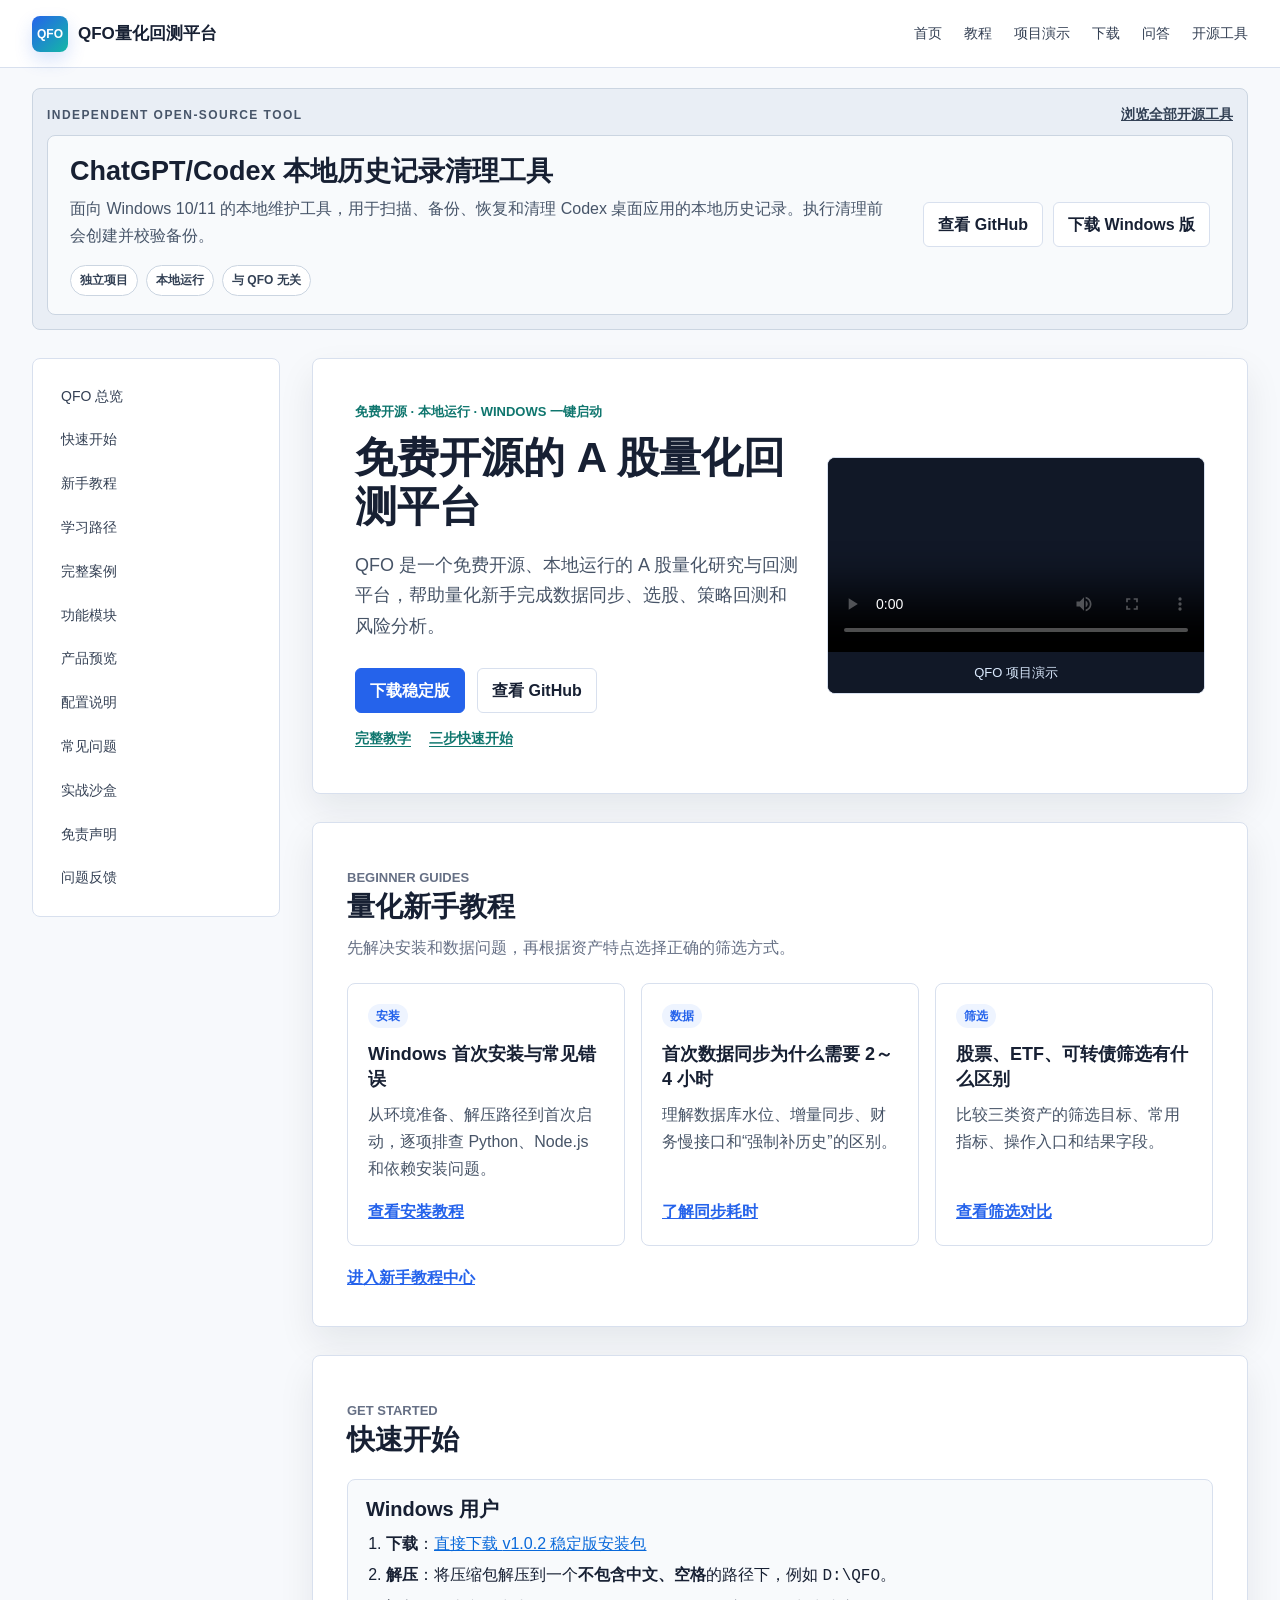
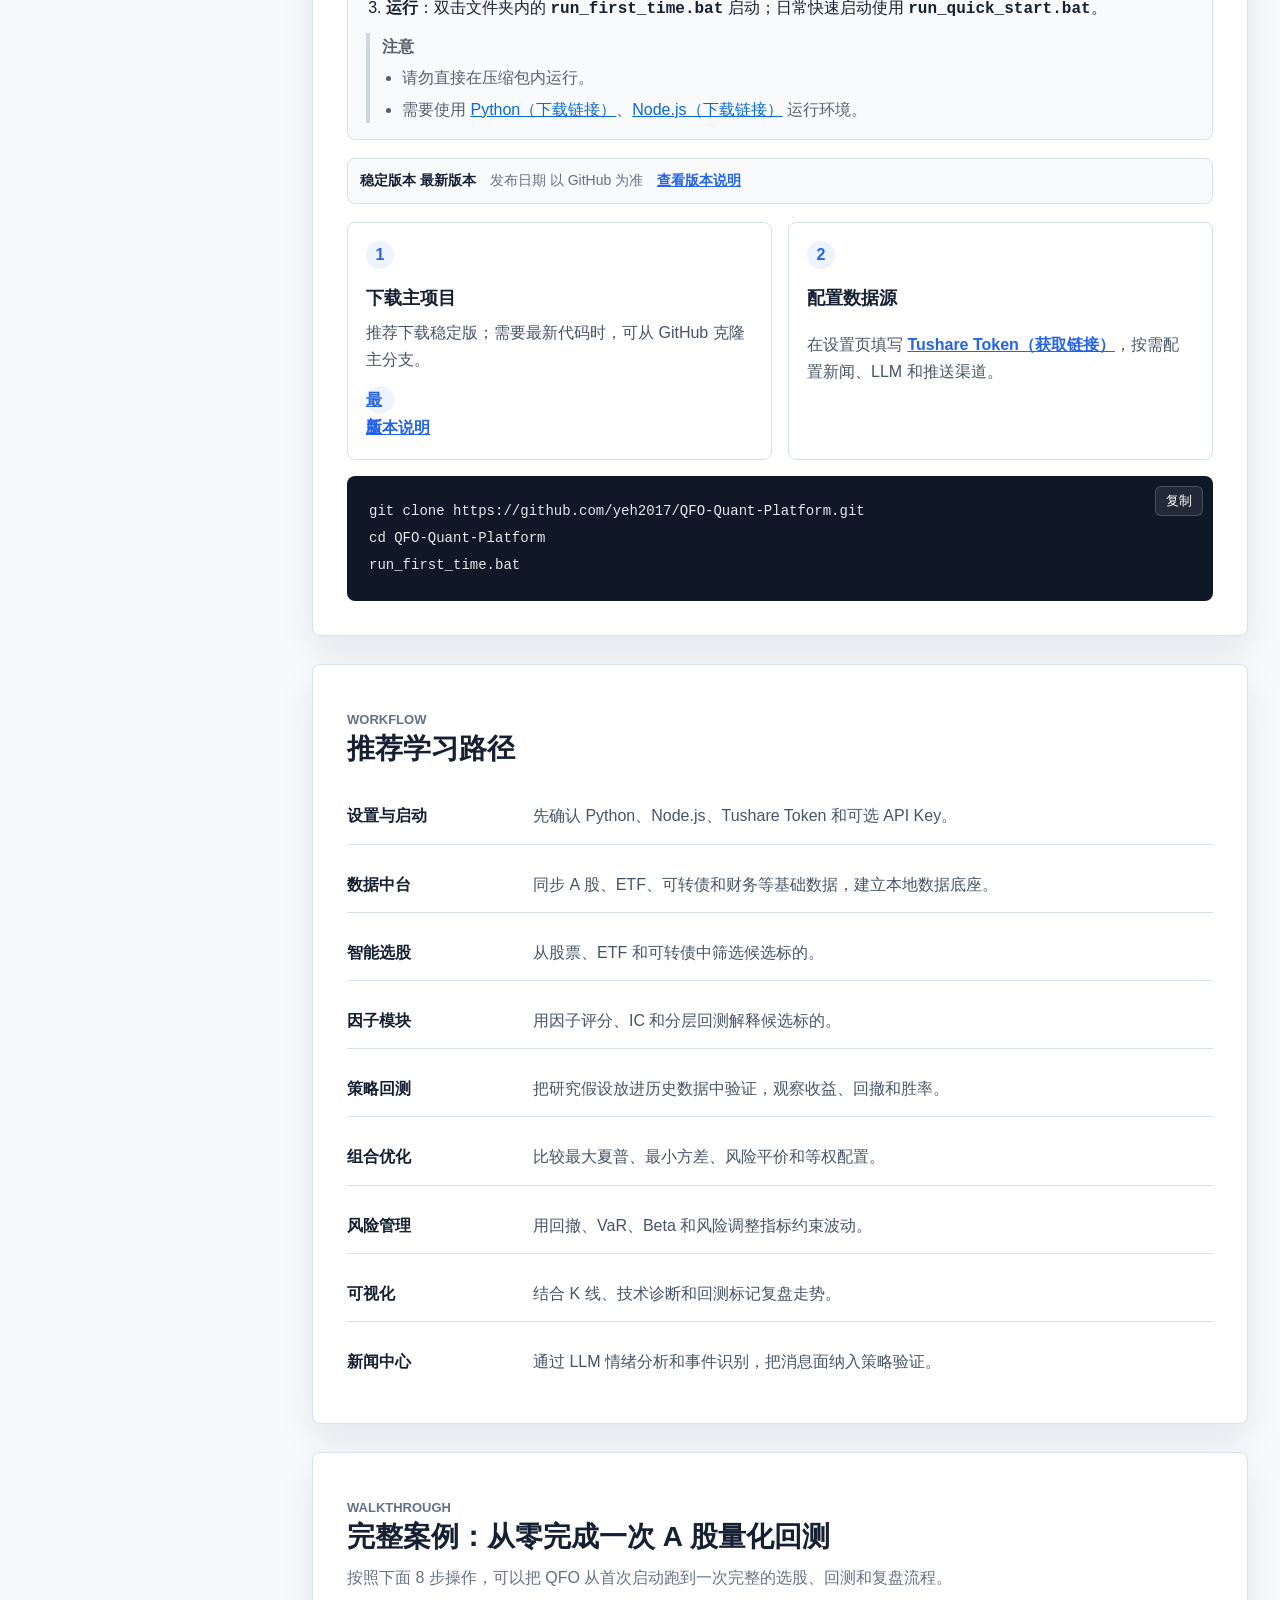
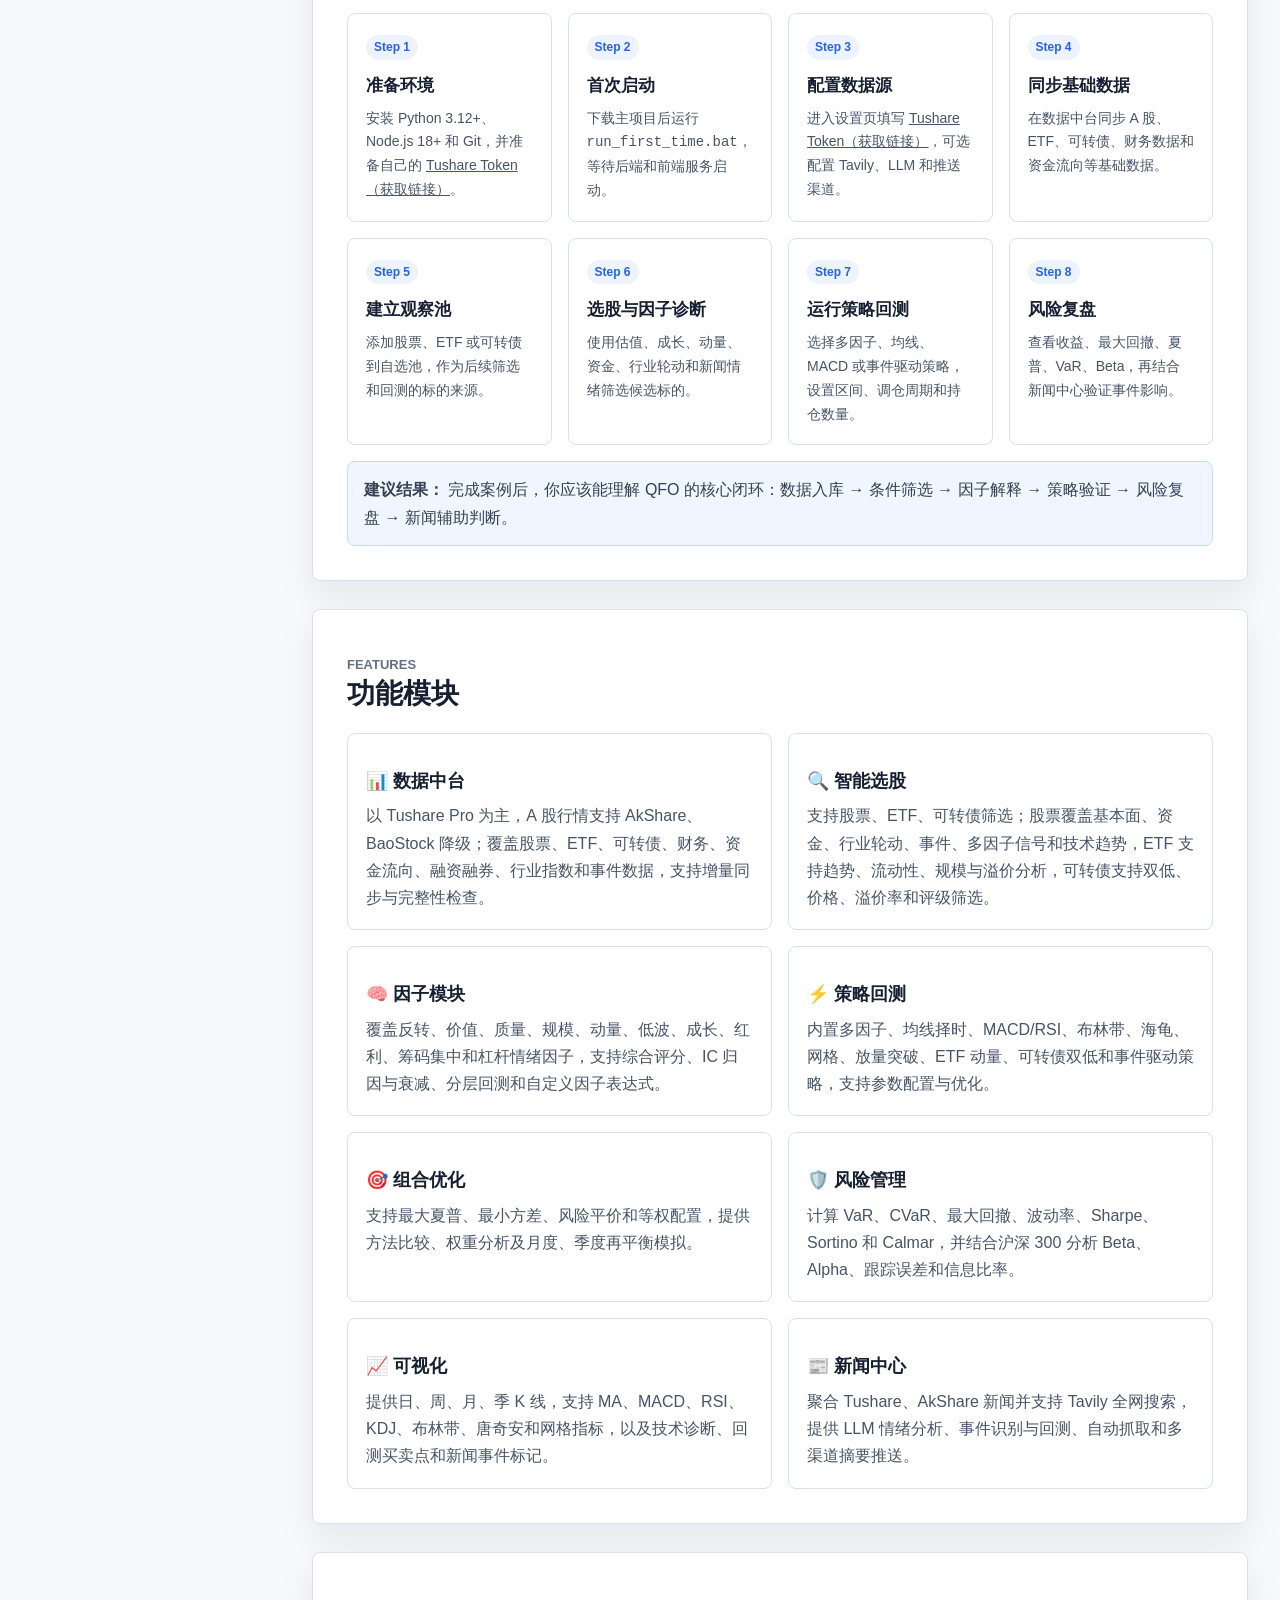
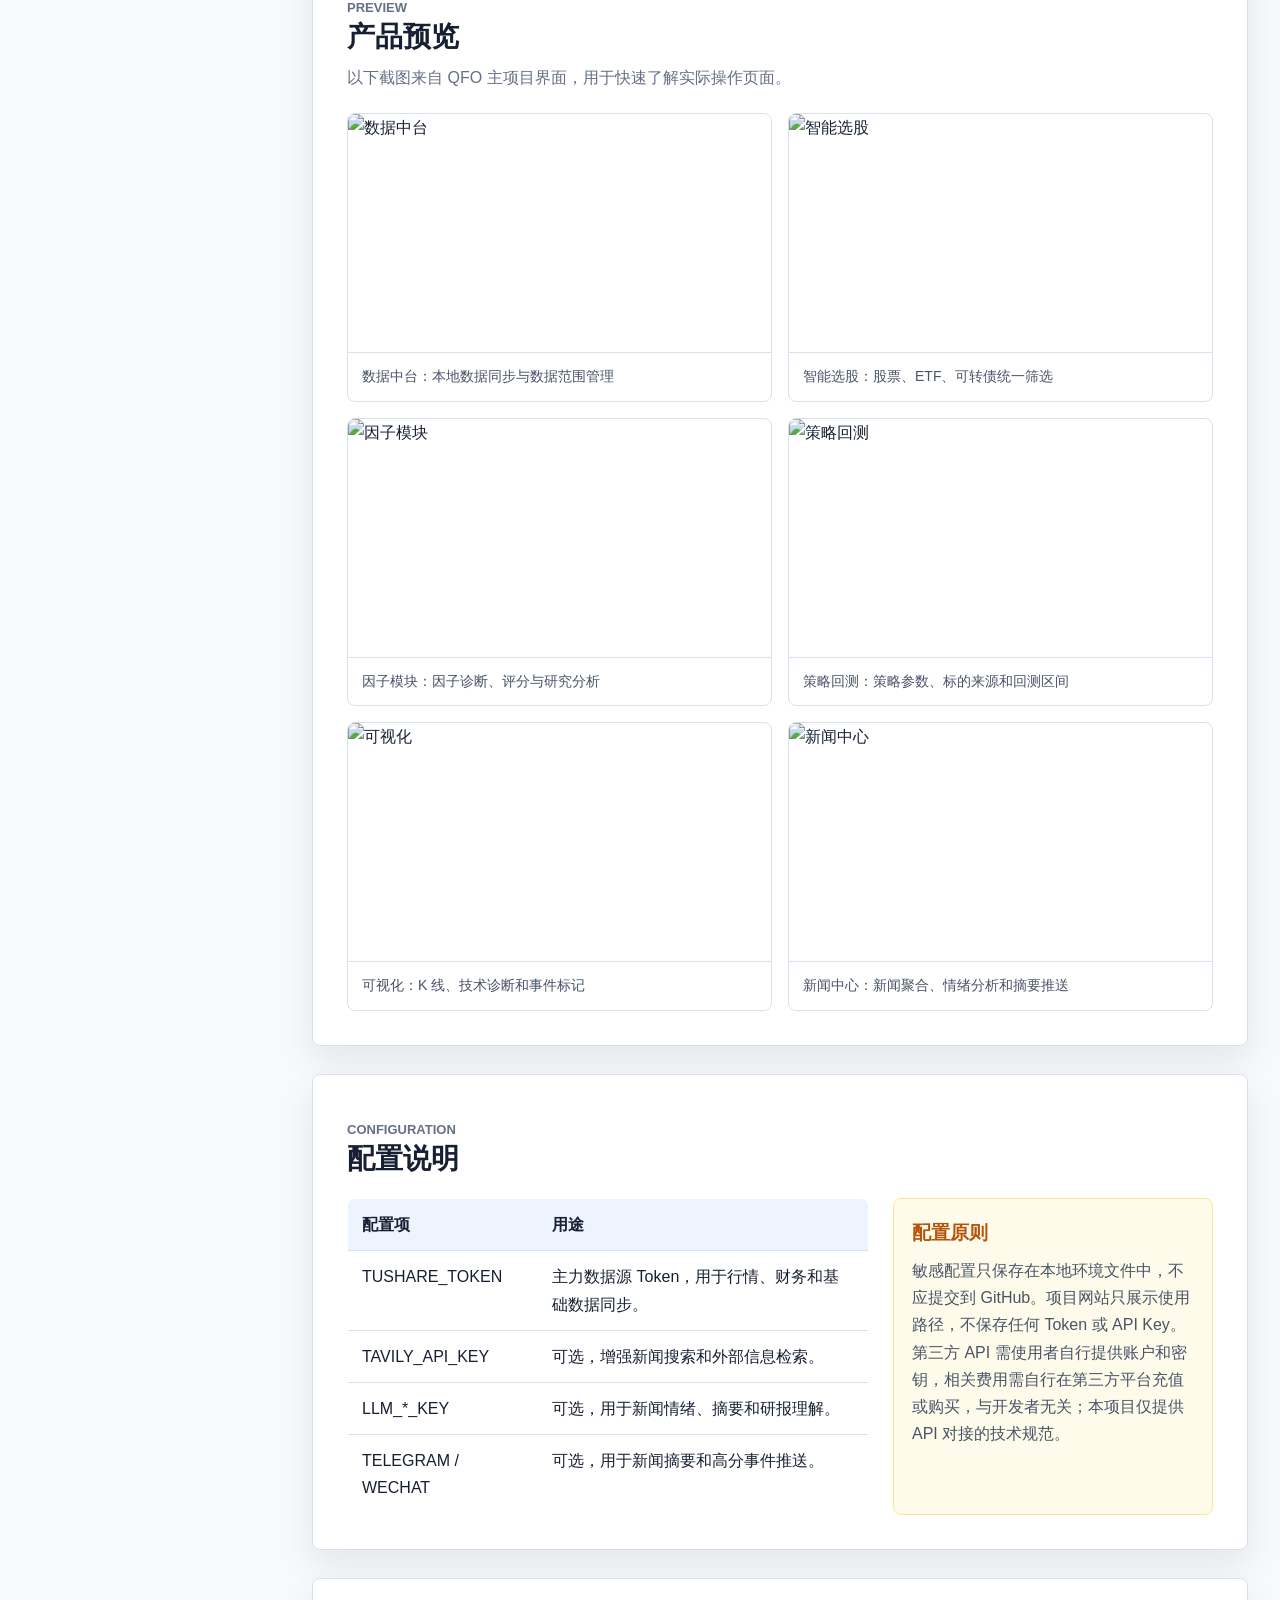
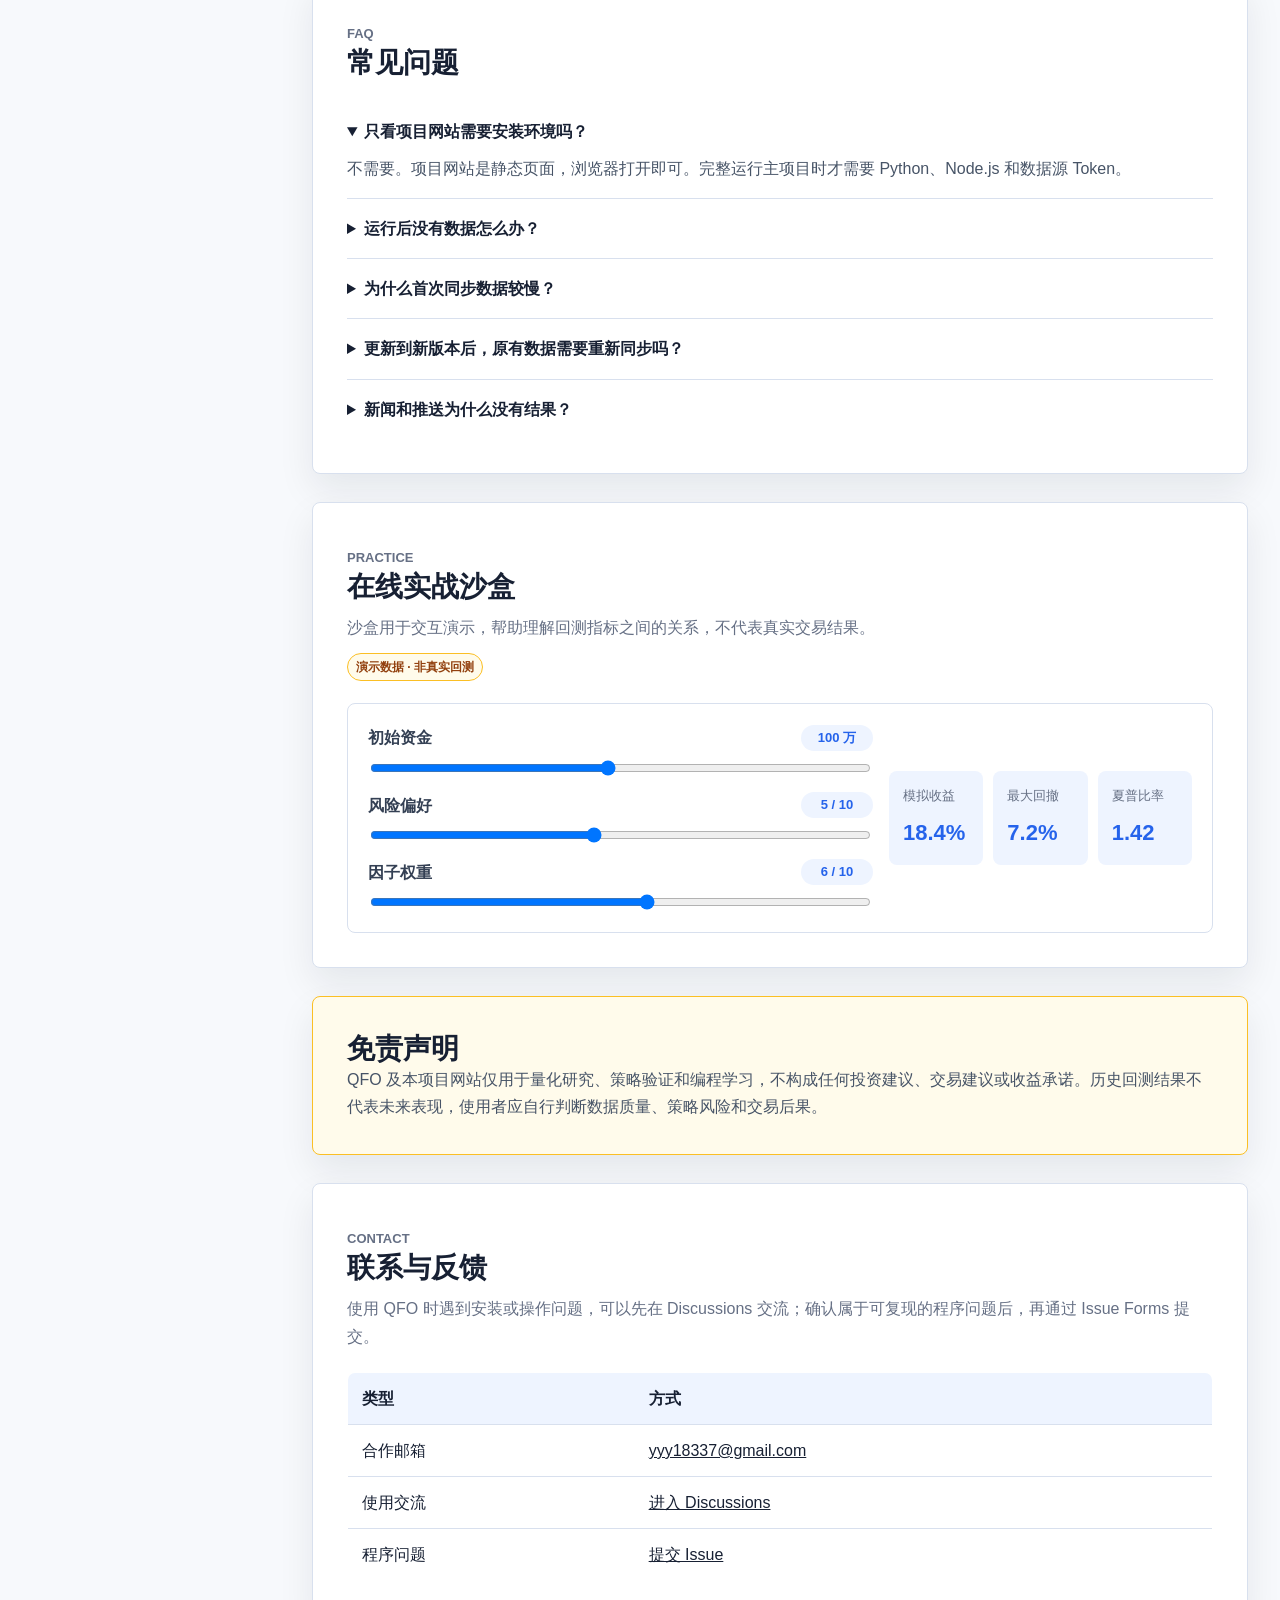
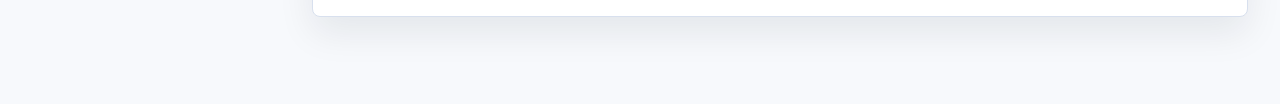
==== commit 24caae82: "feat: improve open-source tools presentation" ====
--- a/index.html
+++ b/index.html
@@ -53,9 +53,33 @@
             <a href="#video">项目演示</a>
             <a href="https://github.com/yeh2017/QFO-Quant-Platform/releases/latest/download/QFO-Quant-Platform.zip" data-release-download>下载</a>
             <a href="https://github.com/yeh2017/QFO-Quant-Platform/discussions" target="_blank" rel="noopener noreferrer">问答</a>
-            <a href="tools/zh">开源工具</a>
+            <a href="tools">开源工具</a>
         </nav>
     </header>
+
+    <section class="independent-tools-showcase" id="other-tools" aria-labelledby="independent-tool-title">
+        <div class="independent-tools-showcase-inner">
+            <div class="independent-tools-showcase-head">
+                <p class="independent-tool-kicker">Independent Open-source Tool</p>
+                <a class="text-link" href="tools">浏览全部开源工具</a>
+            </div>
+            <article class="independent-tool">
+                <div class="independent-tool-copy">
+                    <p class="independent-tool-title" id="independent-tool-title">ChatGPT/Codex 本地历史记录清理工具</p>
+                    <p>面向 Windows 10/11 的本地维护工具，用于扫描、备份、恢复和清理 Codex 桌面应用的本地历史记录。执行清理前会创建并校验备份。</p>
+                    <div class="independent-tool-tags" aria-label="工具属性">
+                        <span>独立项目</span>
+                        <span>本地运行</span>
+                        <span>与 QFO 无关</span>
+                    </div>
+                </div>
+                <div class="independent-tool-actions">
+                    <a class="button" href="https://github.com/yeh2017/chatgpt-codex-local-history-cleanup-tool" target="_blank" rel="noopener noreferrer">查看 GitHub</a>
+                    <a class="button" href="https://github.com/yeh2017/chatgpt-codex-local-history-cleanup-tool/releases/latest" target="_blank" rel="noopener noreferrer">下载 Windows 版</a>
+                </div>
+            </article>
+        </div>
+    </section>
 
     <div class="layout" id="top">
         <aside class="side-nav" aria-label="文档目录">
@@ -412,23 +436,6 @@
                 </table>
             </section>
 
-            <aside class="independent-tool" id="other-tools" aria-labelledby="independent-tool-title">
-                <div class="independent-tool-copy">
-                    <p class="independent-tool-kicker">Independent Open-source Tool</p>
-                    <h2 id="independent-tool-title">ChatGPT/Codex 本地历史记录清理工具</h2>
-                    <p>面向 Windows 10/11 的本地维护工具，用于扫描、备份、恢复和清理 Codex 桌面应用的本地历史记录。执行清理前会创建并校验备份。</p>
-                    <div class="independent-tool-tags" aria-label="工具属性">
-                        <span>独立项目</span>
-                        <span>本地运行</span>
-                        <span>与 QFO 无关</span>
-                    </div>
-                </div>
-                <div class="independent-tool-actions">
-                    <a class="button" href="https://github.com/yeh2017/chatgpt-codex-local-history-cleanup-tool" target="_blank" rel="noopener noreferrer">查看 GitHub</a>
-                    <a class="button" href="https://github.com/yeh2017/chatgpt-codex-local-history-cleanup-tool/releases/latest" target="_blank" rel="noopener noreferrer">下载 Windows 版</a>
-                    <a class="text-link" href="tools/zh">查看全部作者工具</a>
-                </div>
-            </aside>
         </main>
     </div>
 
--- a/style.css
+++ b/style.css
@@ -408,21 +408,50 @@
     padding: 18px;
 }
 
+.independent-tools-showcase {
+    max-width: 1440px;
+    margin: 20px auto 0;
+    padding: 0 32px;
+}
+
+.independent-tools-showcase-inner {
+    padding: 14px;
+    border: 1px solid #cbd5e1;
+    border-radius: var(--radius);
+    background: #e9eef5;
+}
+
+.independent-tools-showcase-head {
+    display: flex;
+    align-items: center;
+    justify-content: space-between;
+    gap: 16px;
+    margin-bottom: 8px;
+}
+
+.independent-tools-showcase-head .text-link {
+    color: #334155;
+    font-size: 14px;
+    font-weight: 700;
+}
+
 .independent-tool {
     display: grid;
     grid-template-columns: minmax(0, 1fr) auto;
     gap: 24px;
     align-items: center;
-    margin-top: 40px;
-    padding: 28px;
+    padding: 18px 22px;
     border: 1px solid #cbd5e1;
     border-radius: var(--radius);
-    background: #f1f5f9;
-}
-
-.independent-tool-copy h2 {
-    margin: 8px 0 10px;
-    font-size: clamp(22px, 3vw, 30px);
+    background: #f8fafc;
+}
+
+.independent-tool-title {
+    margin: 0 0 6px;
+    color: var(--ink);
+    font-size: clamp(21px, 2.4vw, 27px);
+    font-weight: 800;
+    line-height: 1.3;
 }
 
 .independent-tool-copy > p:last-of-type {
@@ -463,13 +492,6 @@
     justify-content: flex-end;
     align-items: center;
     max-width: 360px;
-}
-
-.independent-tool-actions .text-link {
-    padding: 8px 4px;
-    color: #334155;
-    font-size: 14px;
-    font-weight: 700;
 }
 
 .step span {
@@ -754,6 +776,7 @@
 
 .tool-list {
     display: grid;
+    grid-template-columns: repeat(auto-fit, minmax(320px, 1fr));
     gap: 18px;
 }
 
@@ -1079,6 +1102,25 @@
         padding: 18px 14px;
     }
 
+    .independent-tools-showcase {
+        margin-top: 18px;
+        padding: 0 14px;
+    }
+
+    .independent-tools-showcase-inner {
+        padding: 14px;
+    }
+
+    .independent-tools-showcase-head {
+        align-items: flex-start;
+        flex-direction: column;
+        gap: 6px;
+    }
+
+    .tool-list {
+        grid-template-columns: minmax(0, 1fr);
+    }
+
     .side-nav {
         display: none;
     }
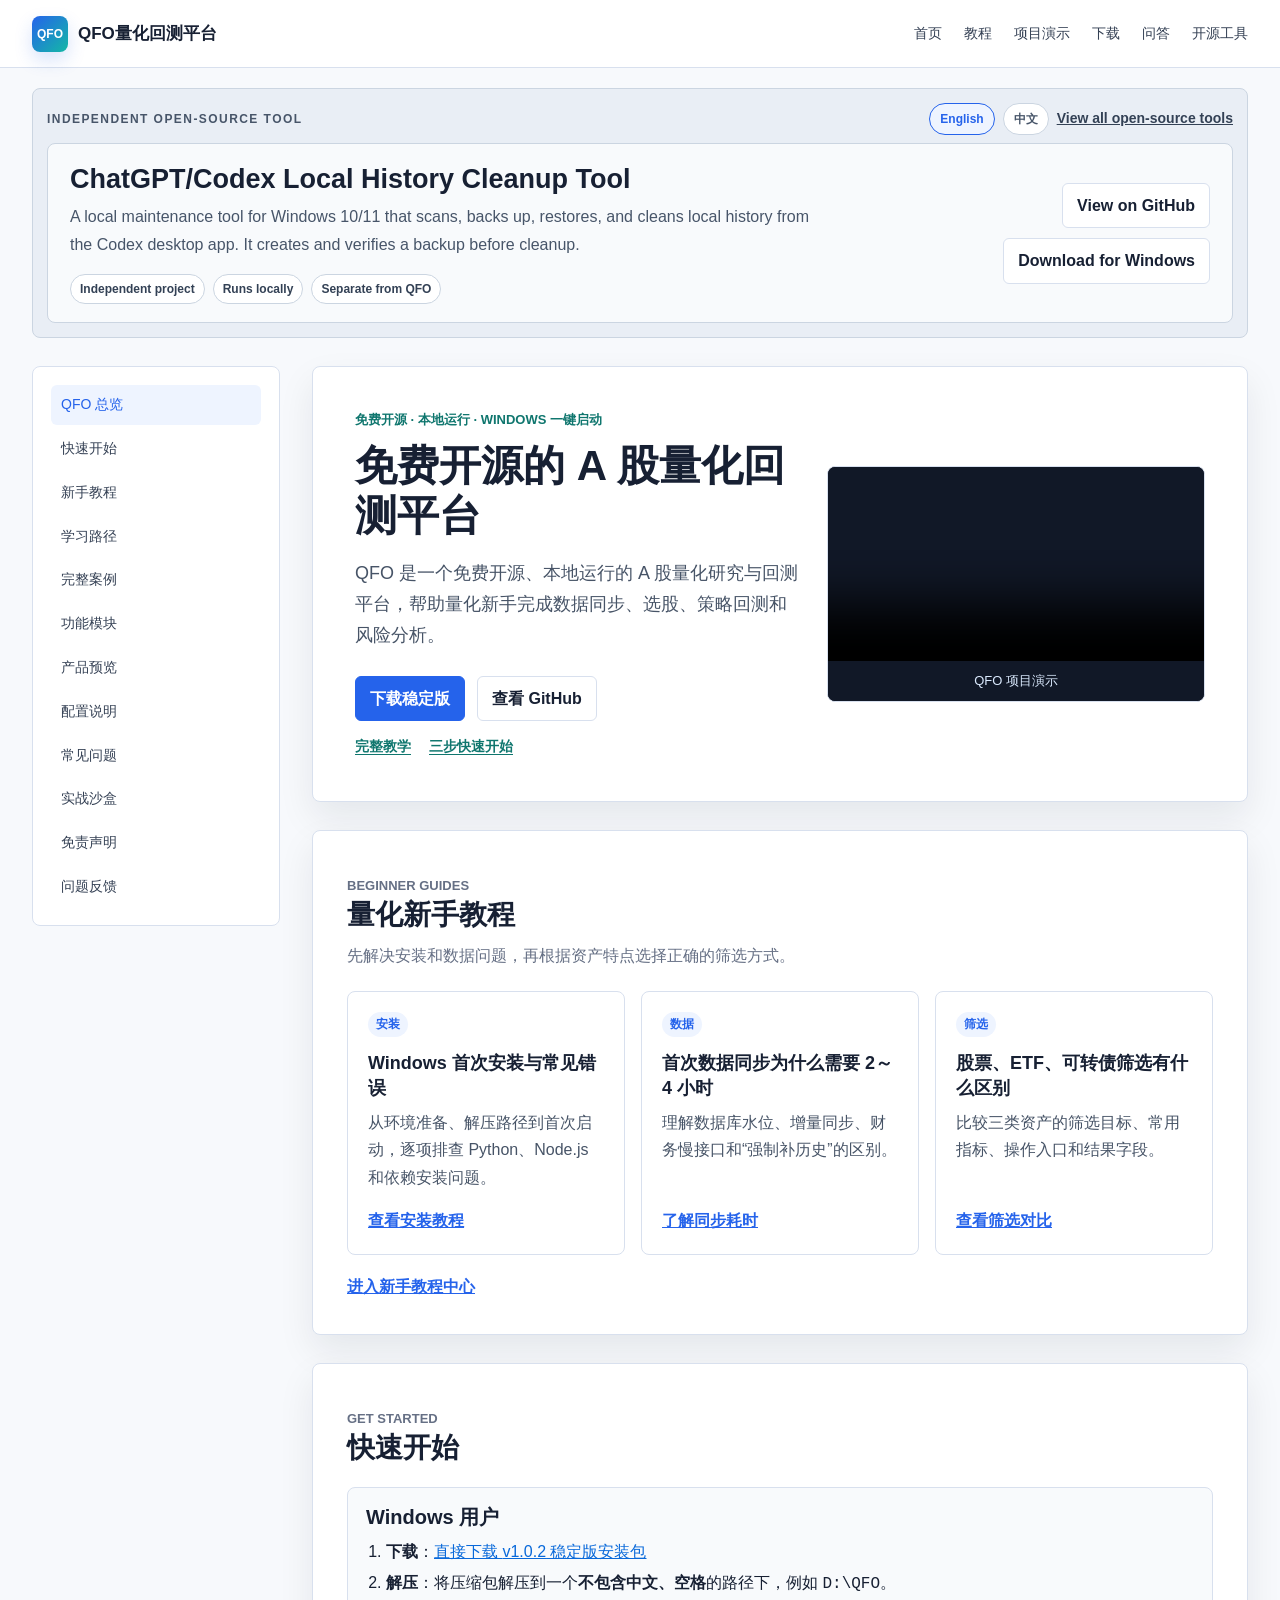
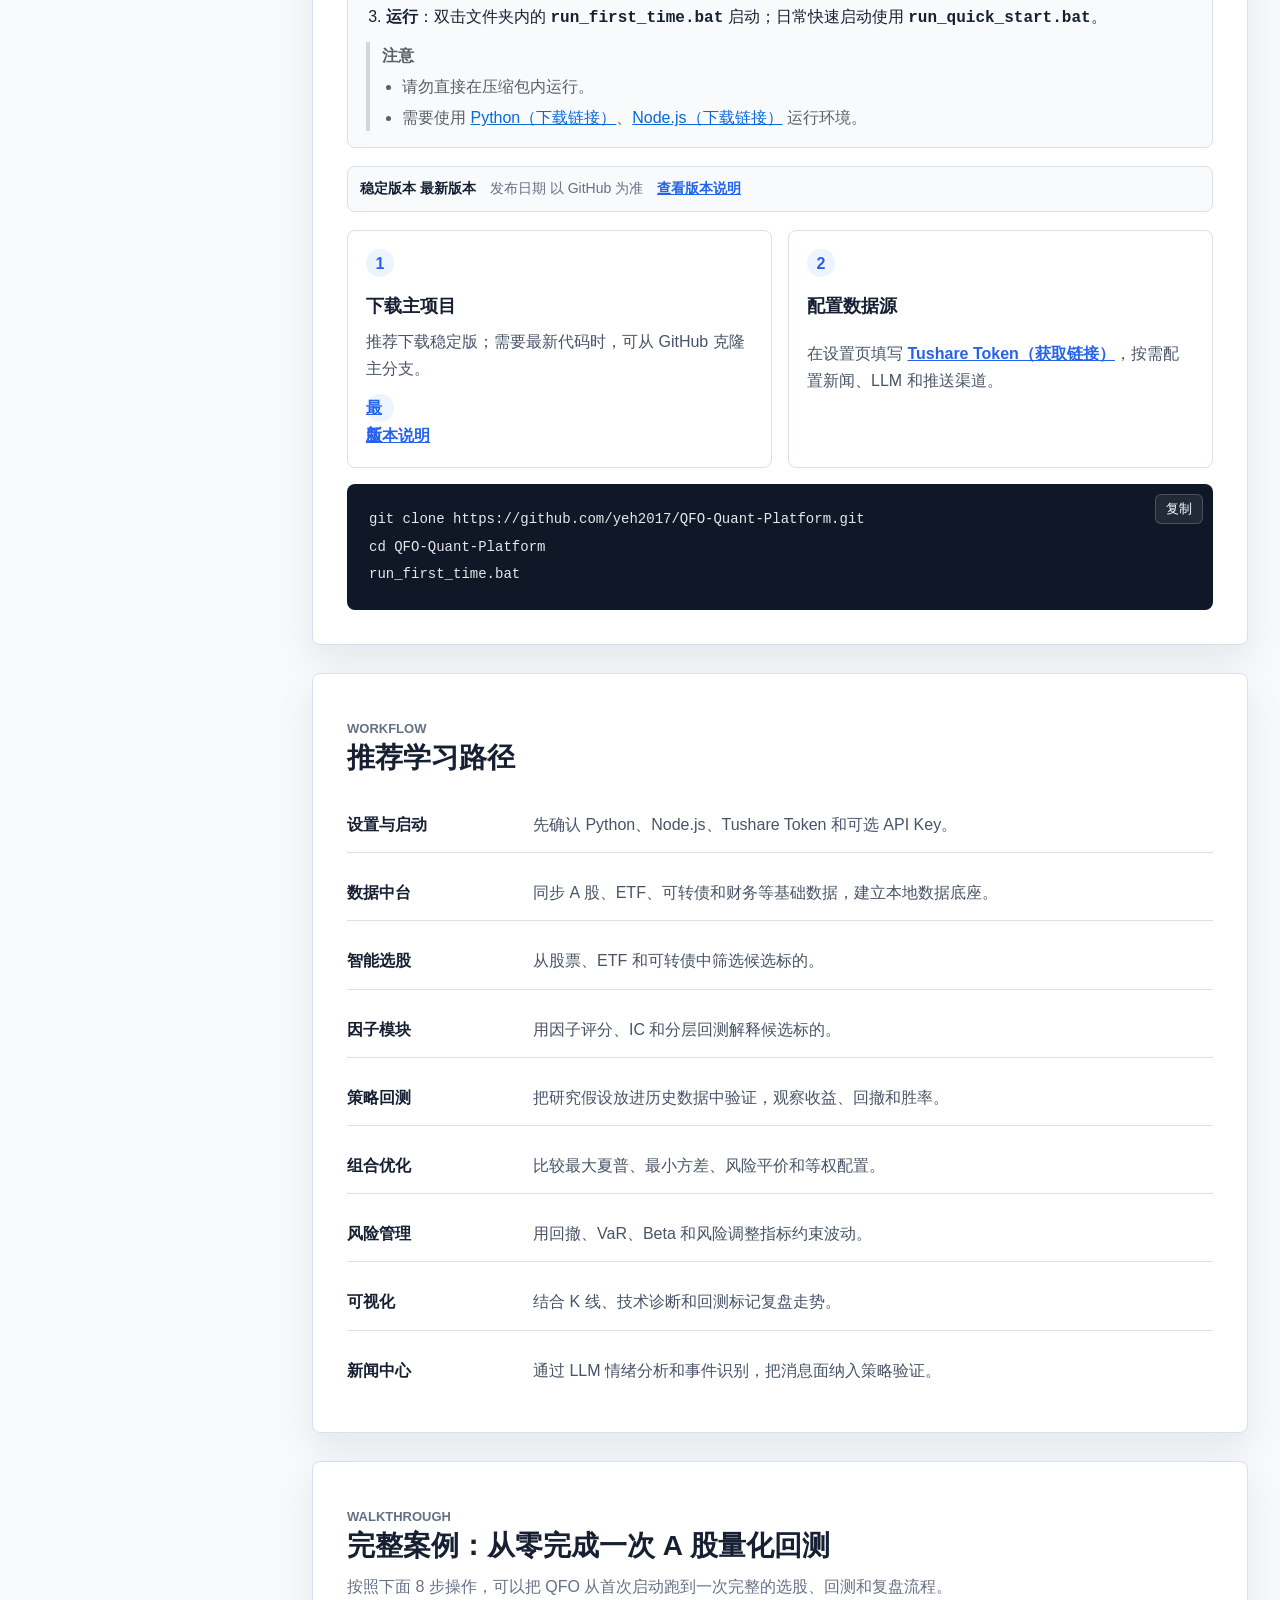
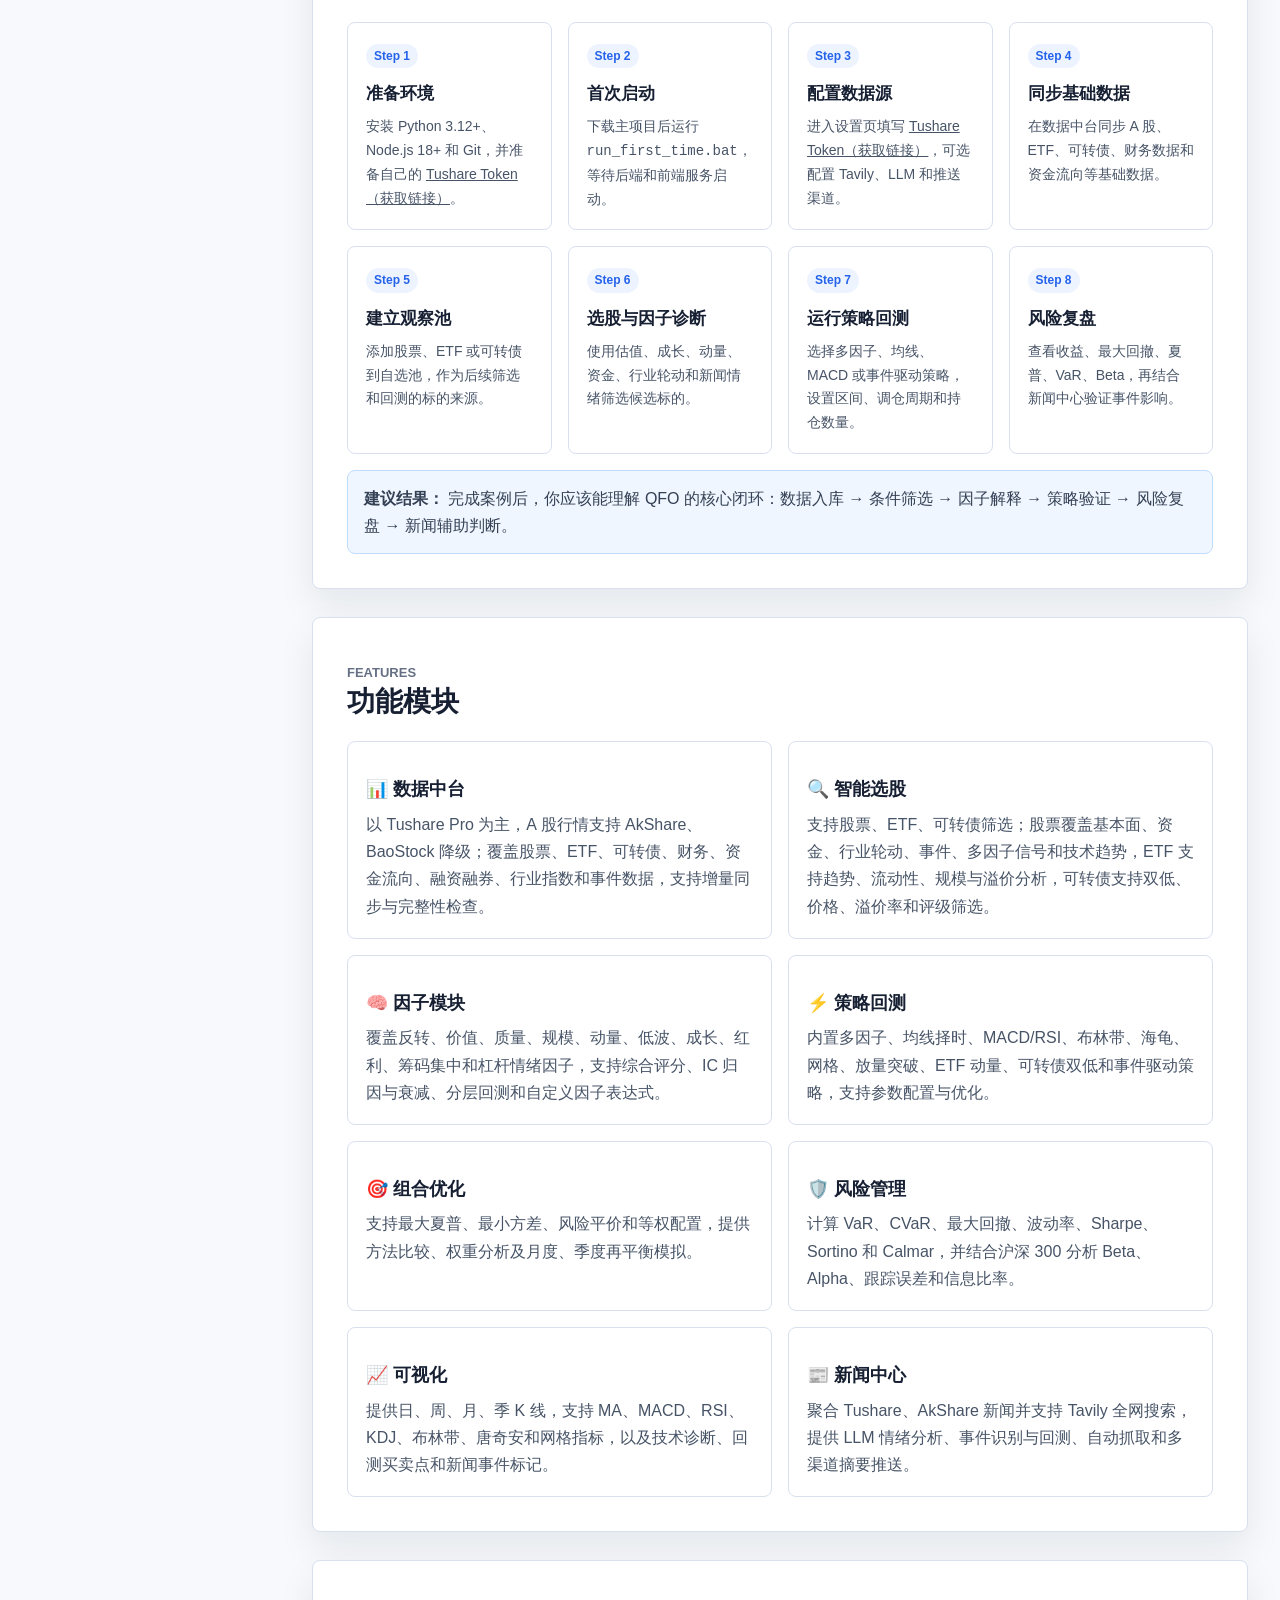
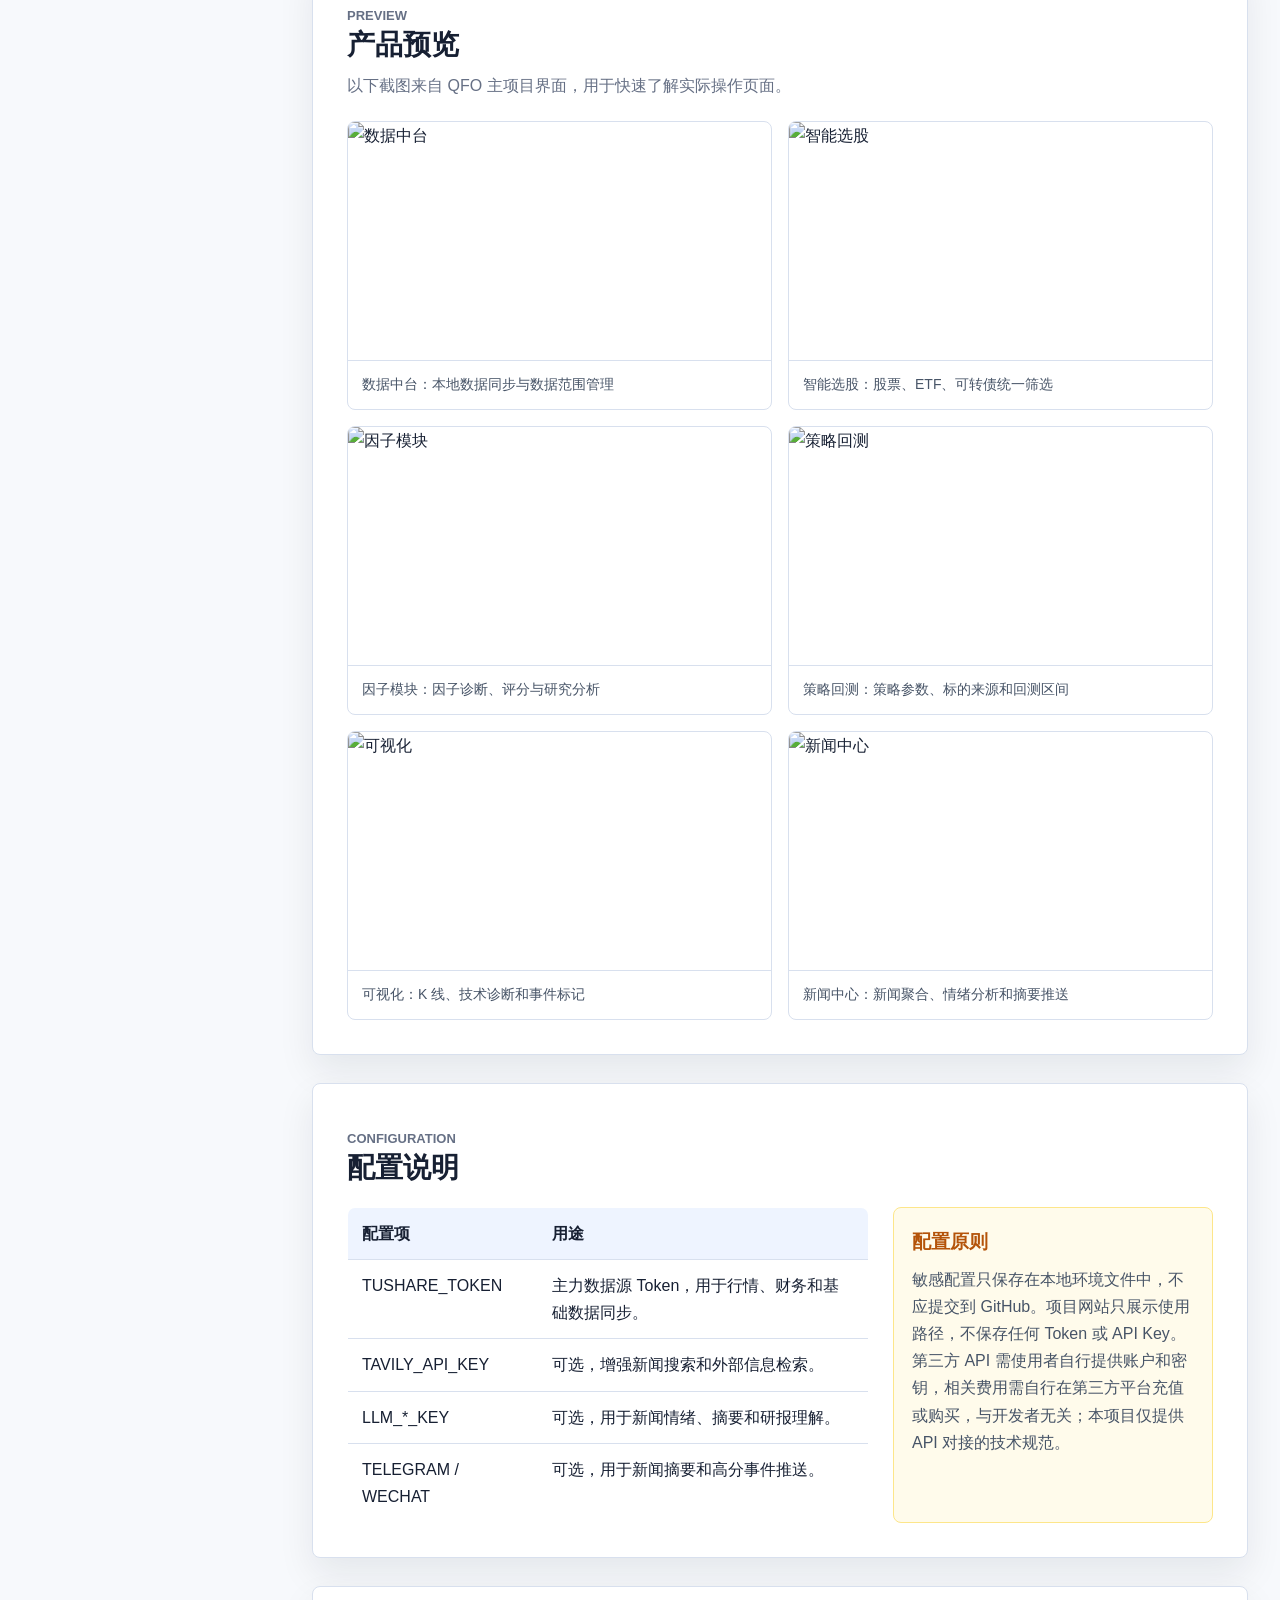
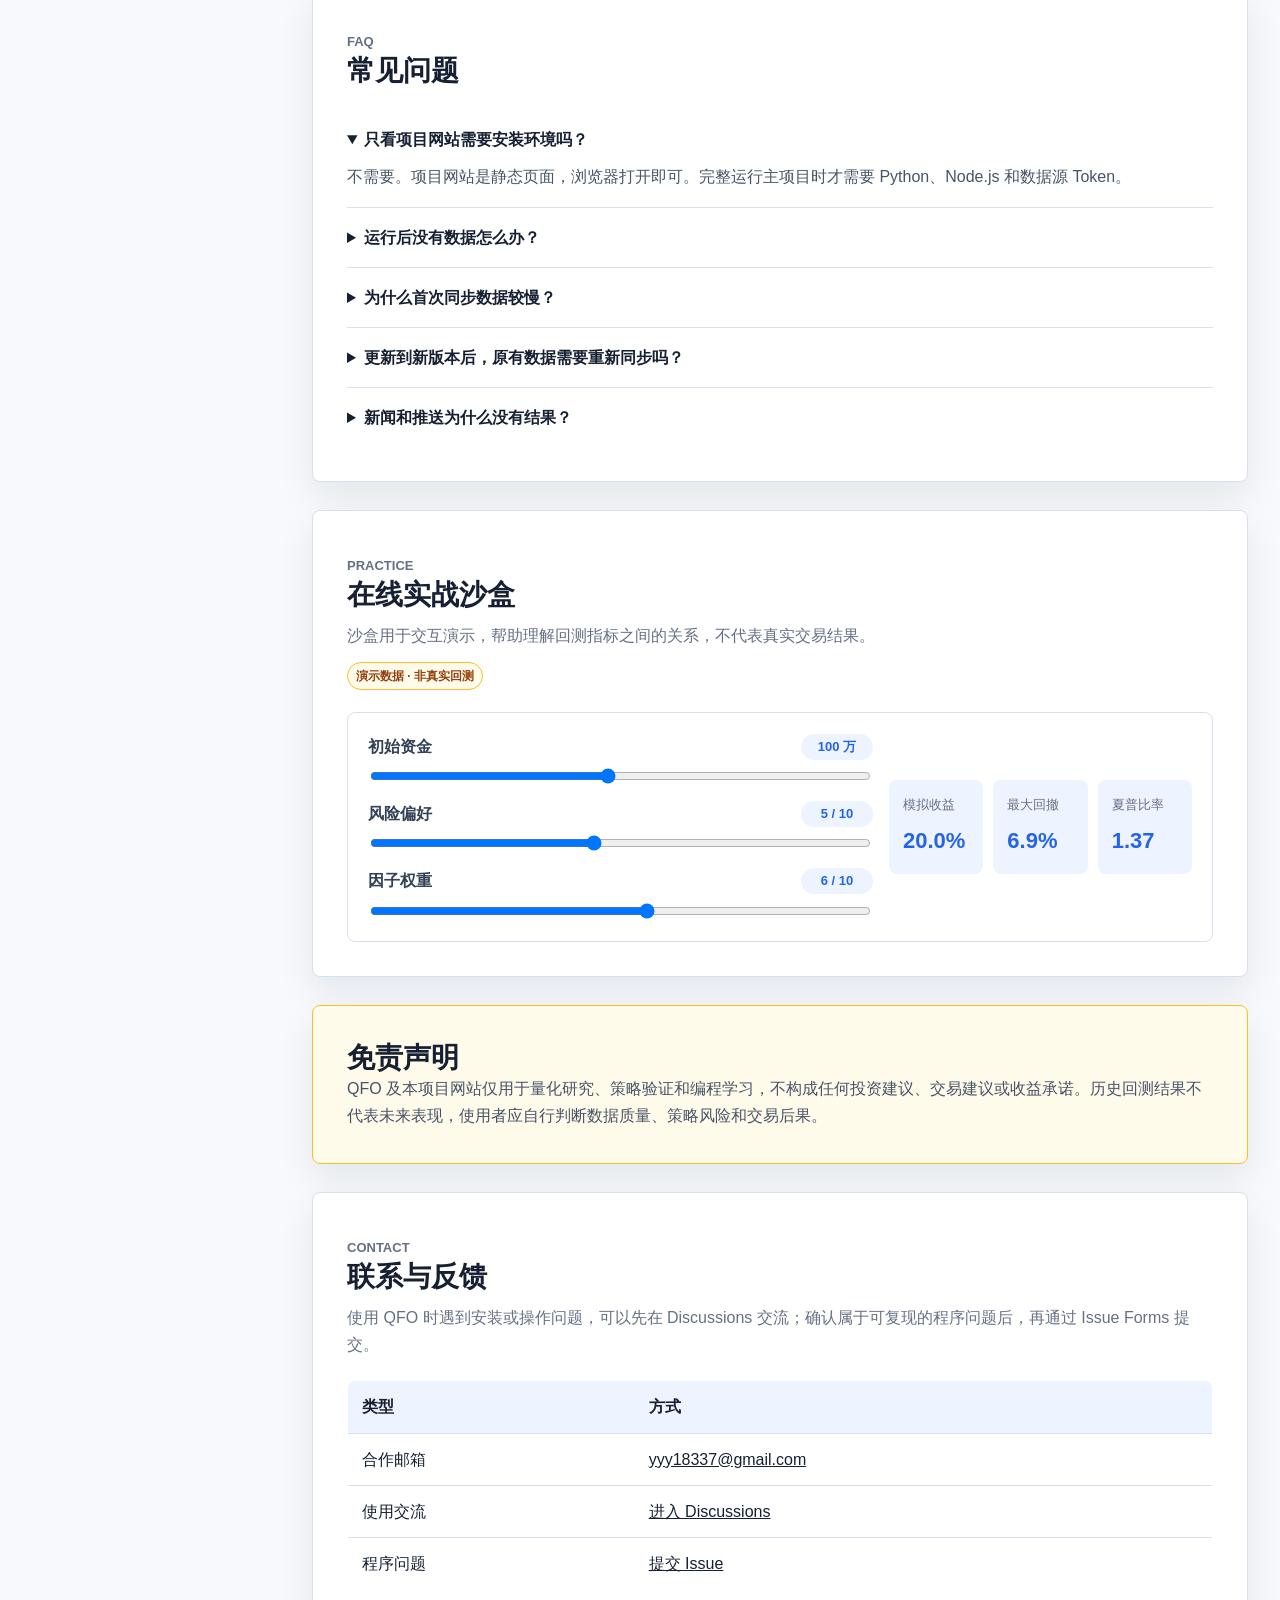
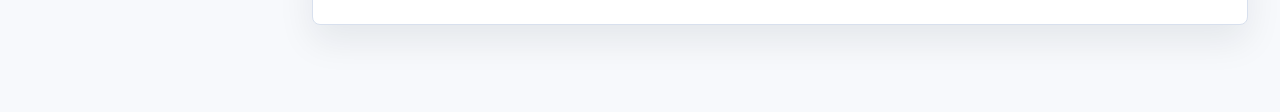
==== commit 8e74ac7d: "feat: add language switch to tools showcase" ====
--- a/index.html
+++ b/index.html
@@ -61,21 +61,27 @@
         <div class="independent-tools-showcase-inner">
             <div class="independent-tools-showcase-head">
                 <p class="independent-tool-kicker">Independent Open-source Tool</p>
-                <a class="text-link" href="tools">浏览全部开源工具</a>
+                <div class="independent-tool-head-actions">
+                    <div class="tool-language-switch" role="group" aria-label="Tool language / 工具语言">
+                        <button type="button" data-tool-language="en" aria-pressed="true">English</button>
+                        <button type="button" data-tool-language="zh" aria-pressed="false">中文</button>
+                    </div>
+                    <a class="text-link" href="tools" data-tool-en="View all open-source tools" data-tool-zh="查看全部开源工具" data-tool-href-en="tools" data-tool-href-zh="tools/zh">View all open-source tools</a>
+                </div>
             </div>
             <article class="independent-tool">
                 <div class="independent-tool-copy">
-                    <p class="independent-tool-title" id="independent-tool-title">ChatGPT/Codex 本地历史记录清理工具</p>
-                    <p>面向 Windows 10/11 的本地维护工具，用于扫描、备份、恢复和清理 Codex 桌面应用的本地历史记录。执行清理前会创建并校验备份。</p>
+                    <p class="independent-tool-title" id="independent-tool-title" data-tool-en="ChatGPT/Codex Local History Cleanup Tool" data-tool-zh="ChatGPT/Codex 本地历史记录清理工具">ChatGPT/Codex Local History Cleanup Tool</p>
+                    <p data-tool-en="A local maintenance tool for Windows 10/11 that scans, backs up, restores, and cleans local history from the Codex desktop app. It creates and verifies a backup before cleanup." data-tool-zh="面向 Windows 10/11 的本地维护工具，用于扫描、备份、恢复和清理 Codex 桌面应用的本地历史记录。执行清理前会创建并校验备份。">A local maintenance tool for Windows 10/11 that scans, backs up, restores, and cleans local history from the Codex desktop app. It creates and verifies a backup before cleanup.</p>
                     <div class="independent-tool-tags" aria-label="工具属性">
-                        <span>独立项目</span>
-                        <span>本地运行</span>
-                        <span>与 QFO 无关</span>
+                        <span data-tool-en="Independent project" data-tool-zh="独立项目">Independent project</span>
+                        <span data-tool-en="Runs locally" data-tool-zh="本地运行">Runs locally</span>
+                        <span data-tool-en="Separate from QFO" data-tool-zh="与 QFO 无关">Separate from QFO</span>
                     </div>
                 </div>
                 <div class="independent-tool-actions">
-                    <a class="button" href="https://github.com/yeh2017/chatgpt-codex-local-history-cleanup-tool" target="_blank" rel="noopener noreferrer">查看 GitHub</a>
-                    <a class="button" href="https://github.com/yeh2017/chatgpt-codex-local-history-cleanup-tool/releases/latest" target="_blank" rel="noopener noreferrer">下载 Windows 版</a>
+                    <a class="button" href="https://github.com/yeh2017/chatgpt-codex-local-history-cleanup-tool" target="_blank" rel="noopener noreferrer" data-tool-en="View on GitHub" data-tool-zh="查看 GitHub">View on GitHub</a>
+                    <a class="button" href="https://github.com/yeh2017/chatgpt-codex-local-history-cleanup-tool/releases/latest" target="_blank" rel="noopener noreferrer" data-tool-en="Download for Windows" data-tool-zh="下载 Windows 版">Download for Windows</a>
                 </div>
             </article>
         </div>
@@ -440,7 +446,7 @@
     </div>
 
     <div class="toast" id="toast" role="status" aria-live="polite">已复制</div>
-    <script src="app.js"></script>
+    <script src="app.js?v=20260926"></script>
     <script>
         window.va = window.va || function () { (window.vaq = window.vaq || []).push(arguments); };
     </script>
--- a/style.css
+++ b/style.css
@@ -435,6 +435,31 @@
     font-weight: 700;
 }
 
+.independent-tool-head-actions,
+.tool-language-switch {
+    display: flex;
+    align-items: center;
+    gap: 8px;
+}
+
+.tool-language-switch button {
+    padding: 5px 10px;
+    border: 1px solid #cbd5e1;
+    border-radius: 999px;
+    background: #fff;
+    color: #475569;
+    cursor: pointer;
+    font: inherit;
+    font-size: 12px;
+    font-weight: 700;
+}
+
+.tool-language-switch button.active {
+    border-color: var(--accent);
+    background: var(--surface-soft);
+    color: var(--accent);
+}
+
 .independent-tool {
     display: grid;
     grid-template-columns: minmax(0, 1fr) auto;
@@ -1117,6 +1142,11 @@
         gap: 6px;
     }
 
+    .independent-tool-head-actions {
+        align-items: flex-start;
+        flex-direction: column;
+    }
+
     .tool-list {
         grid-template-columns: minmax(0, 1fr);
     }
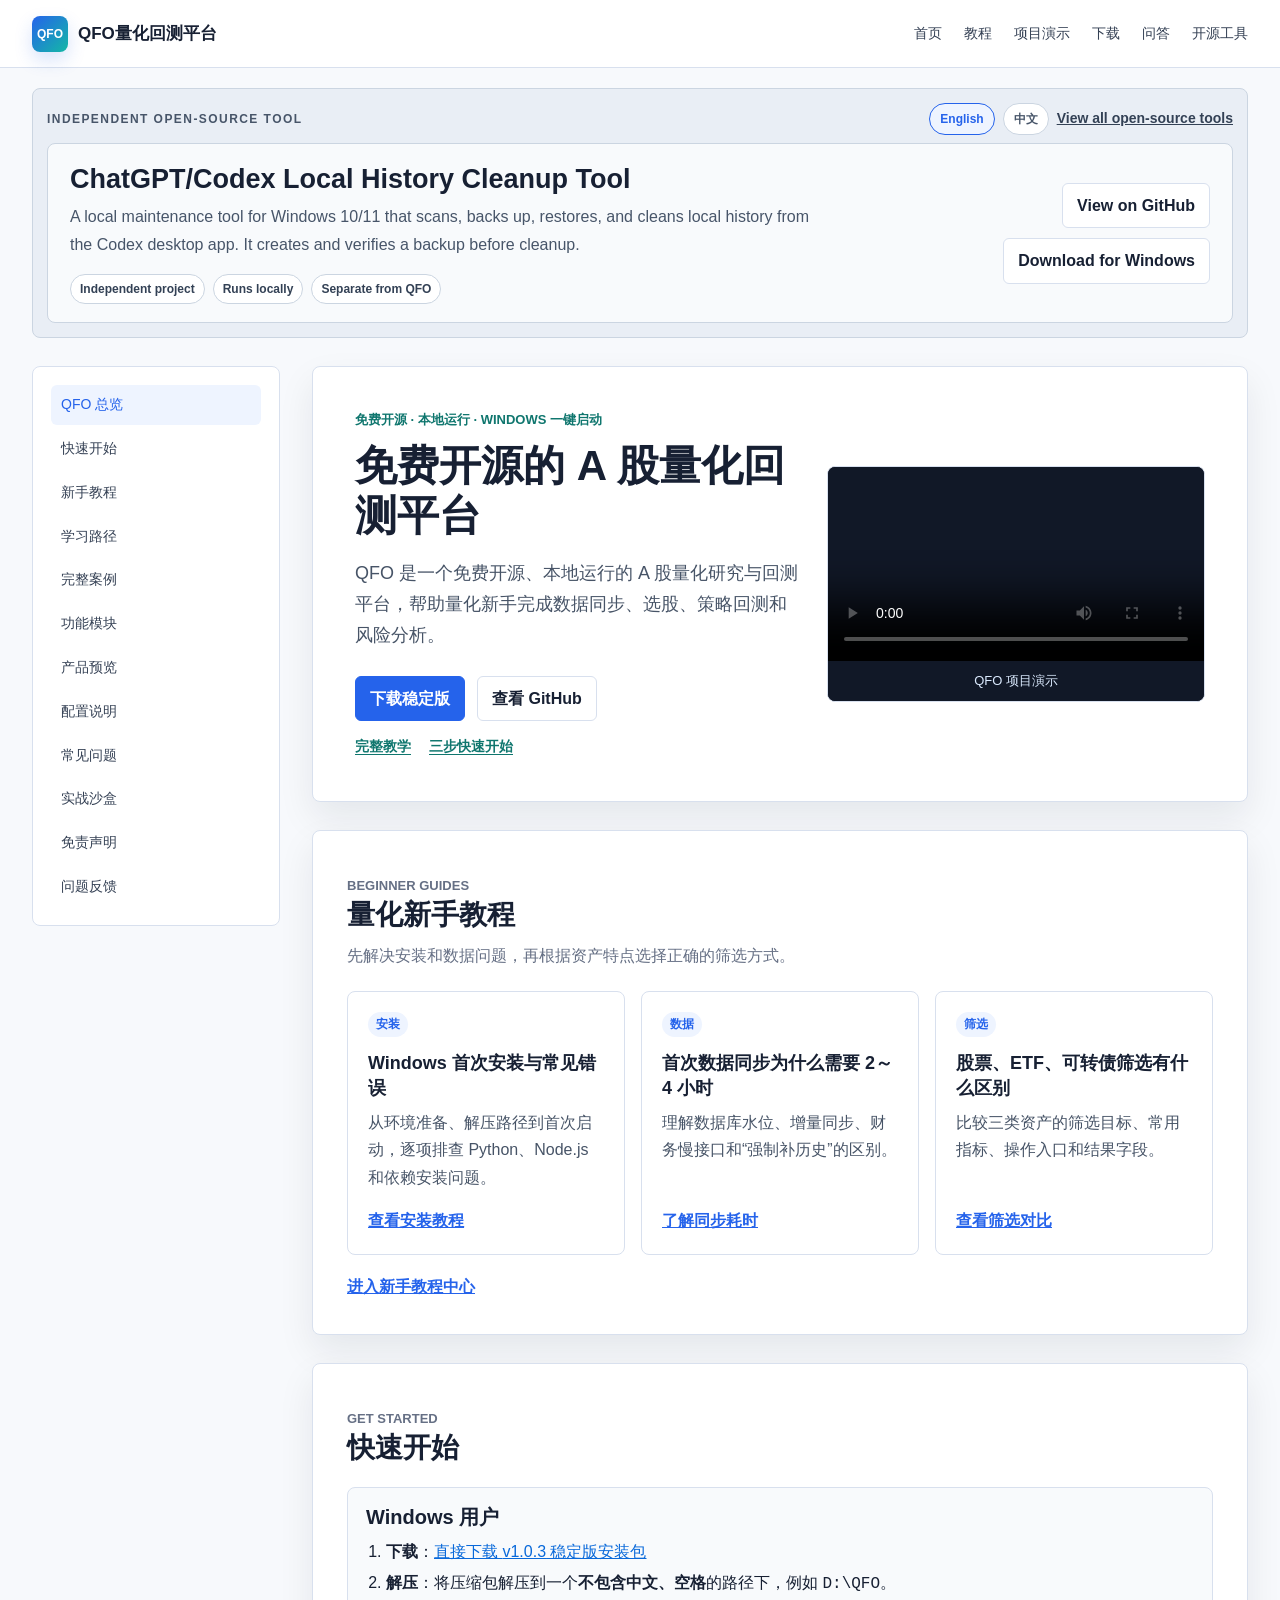
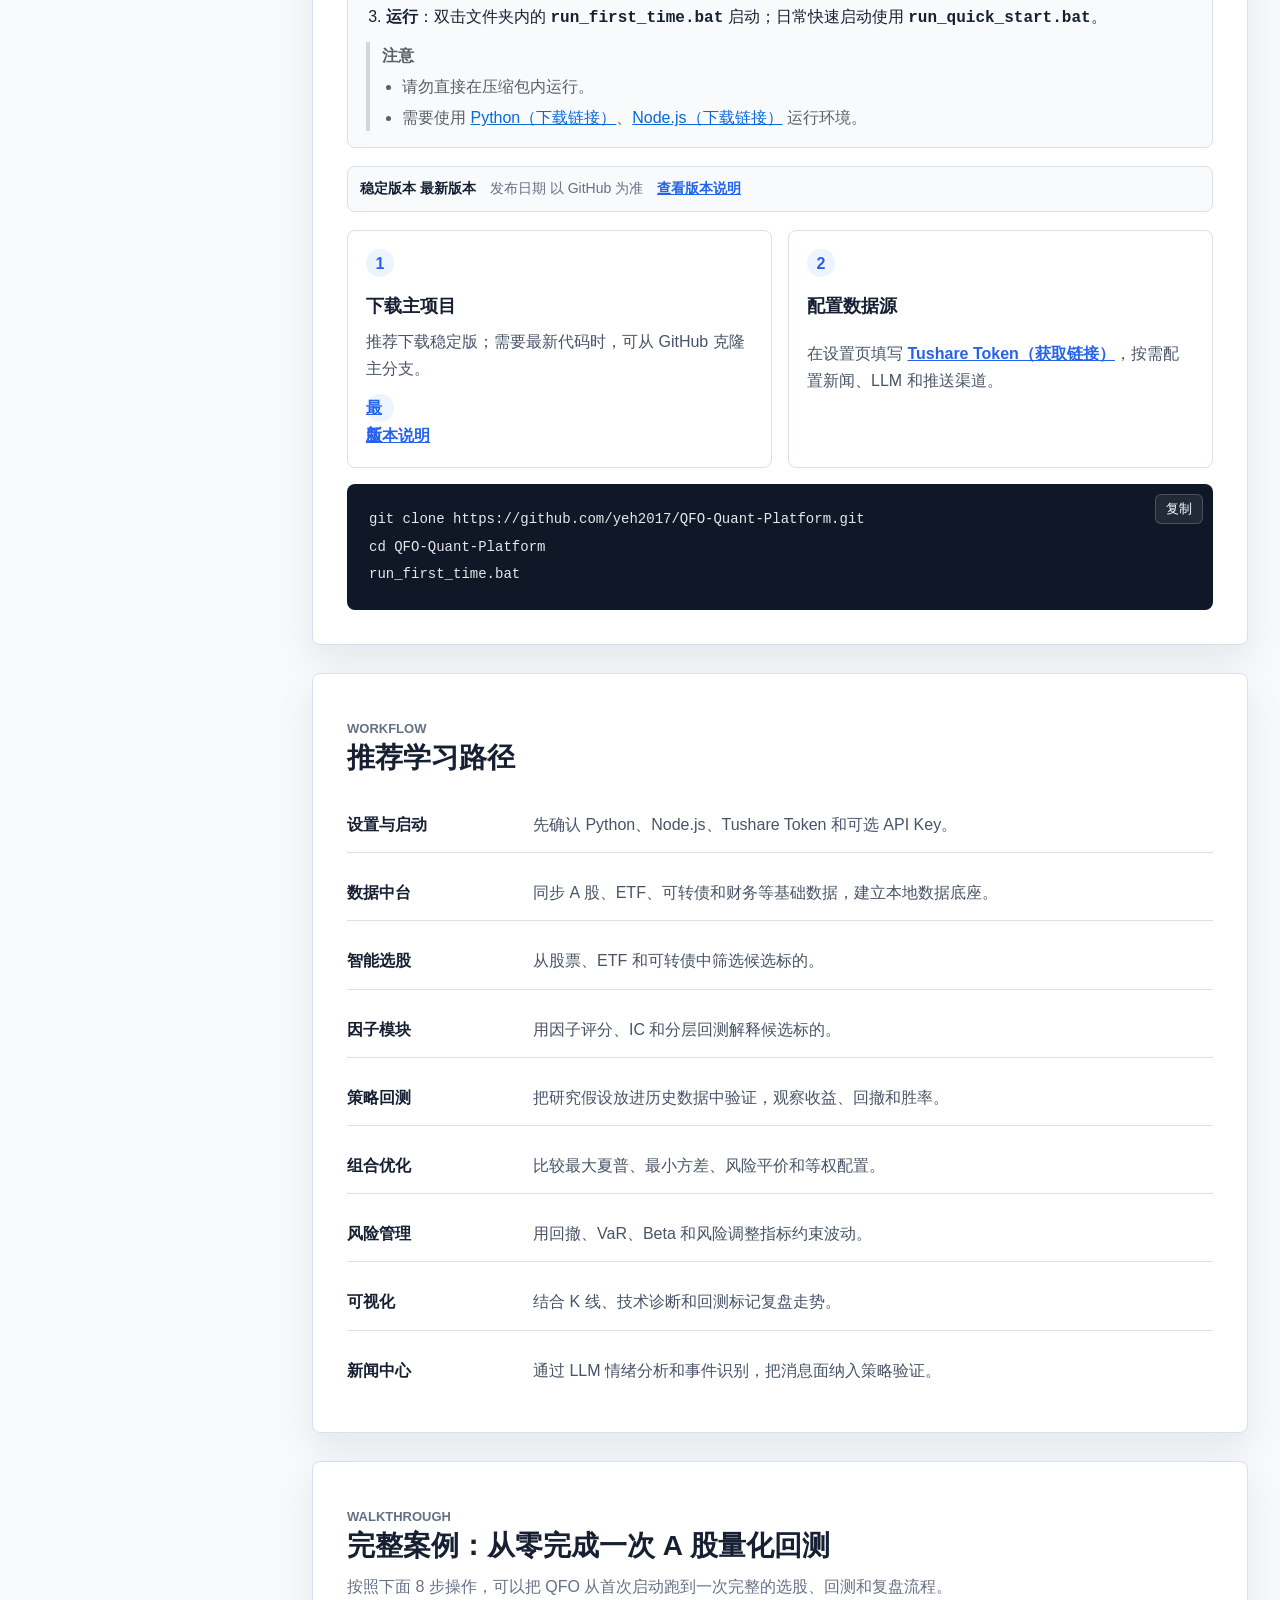
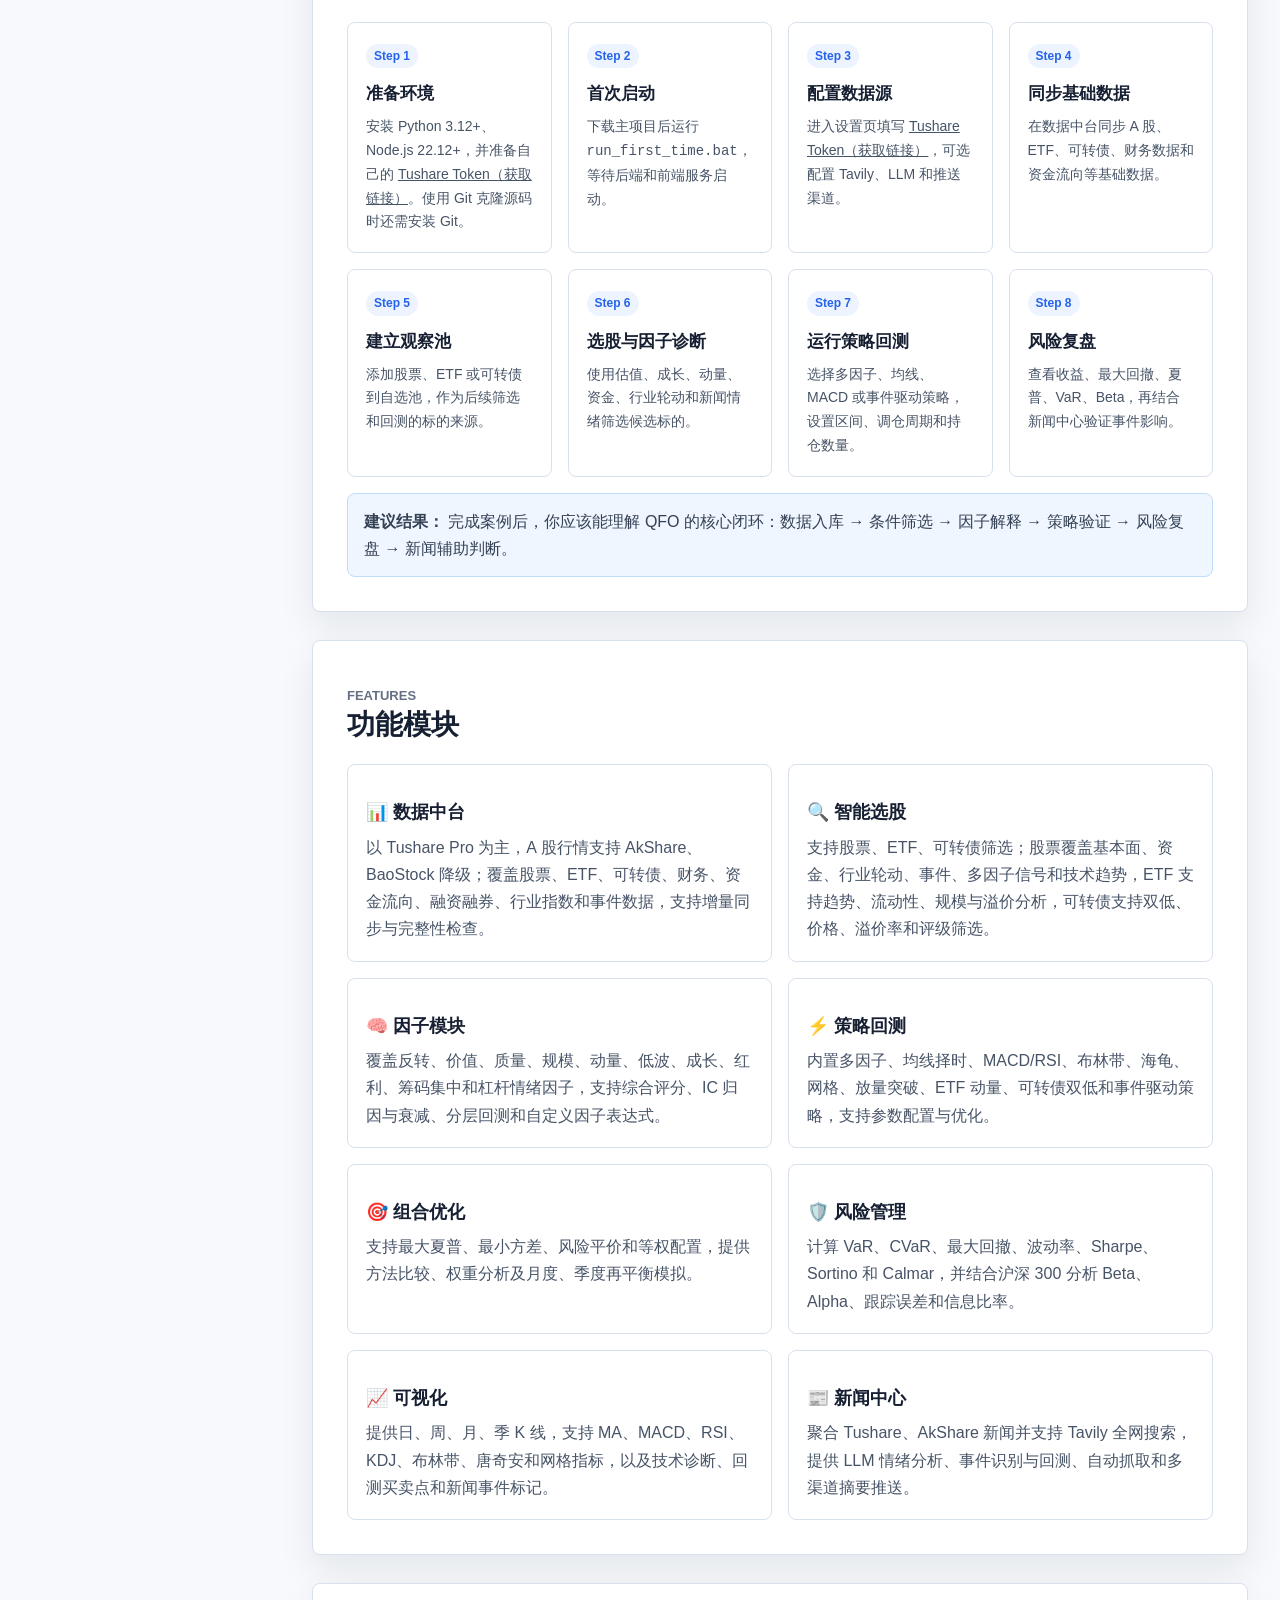
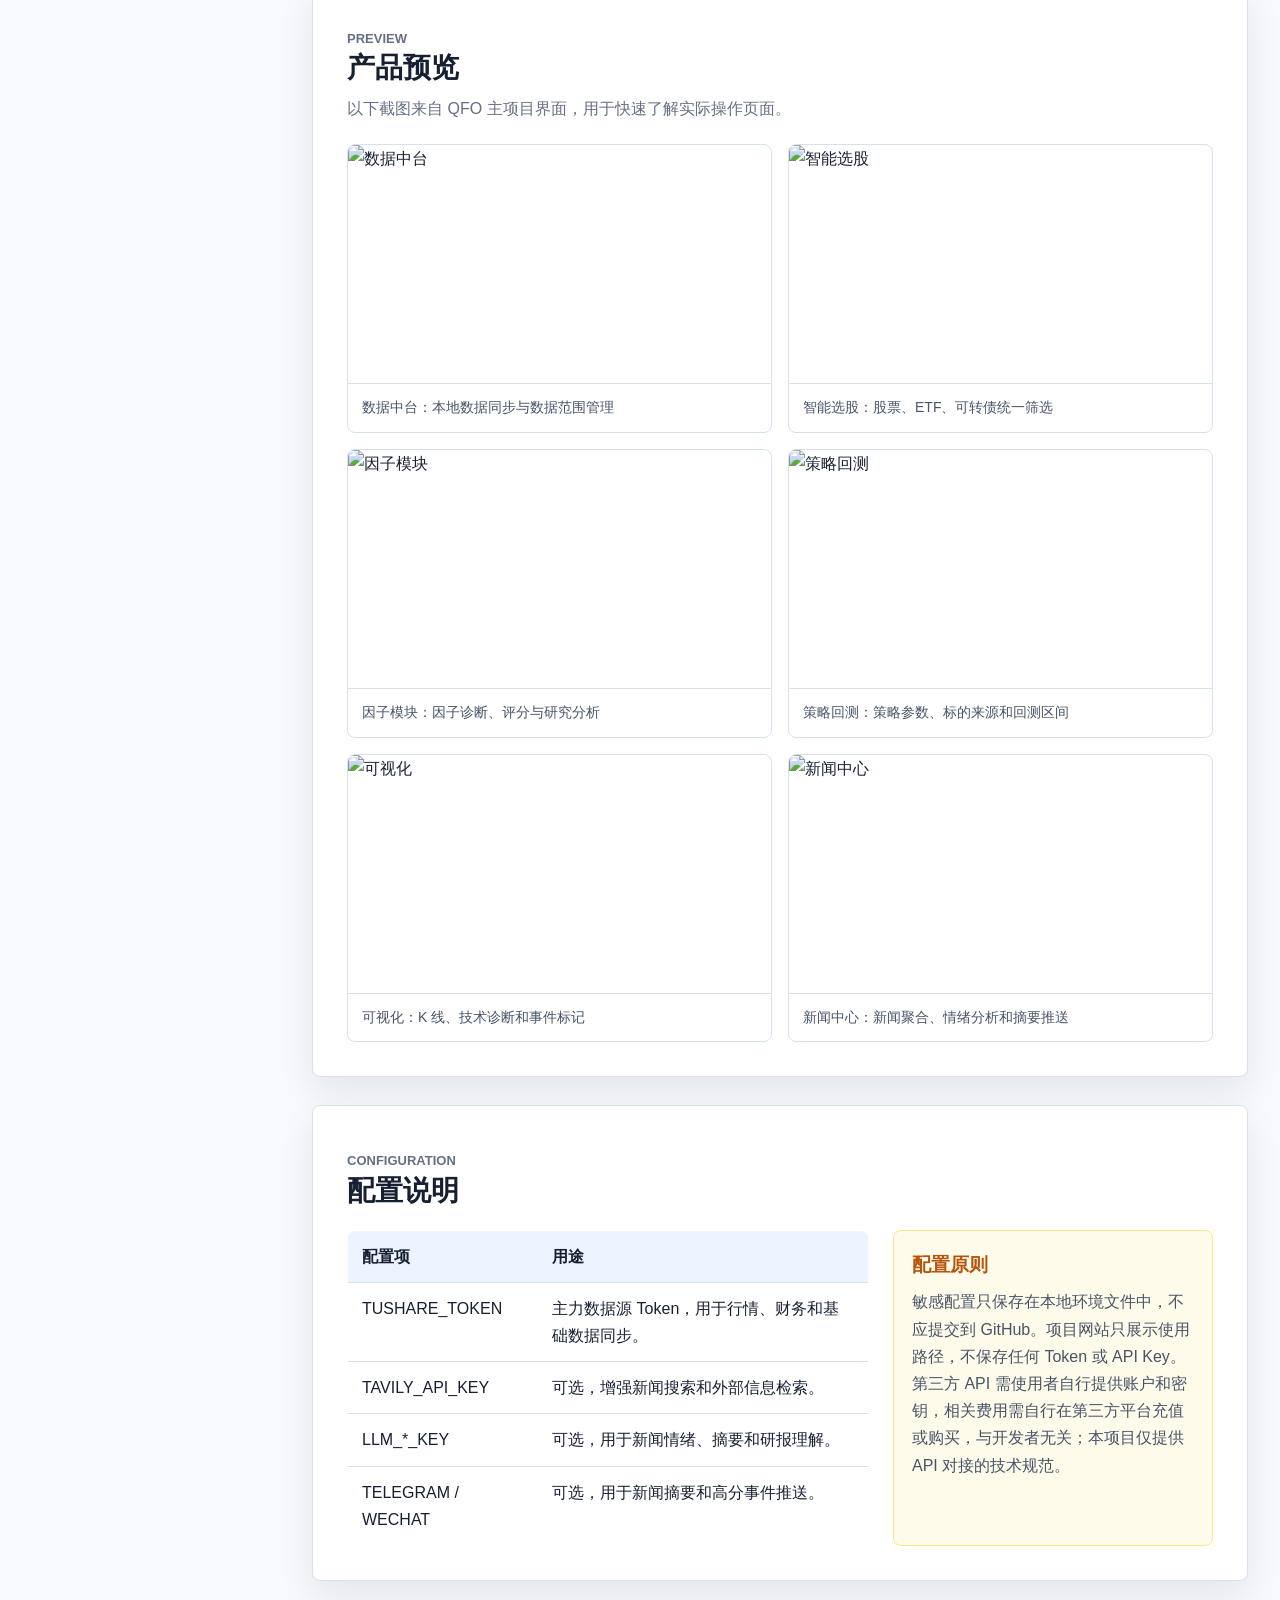
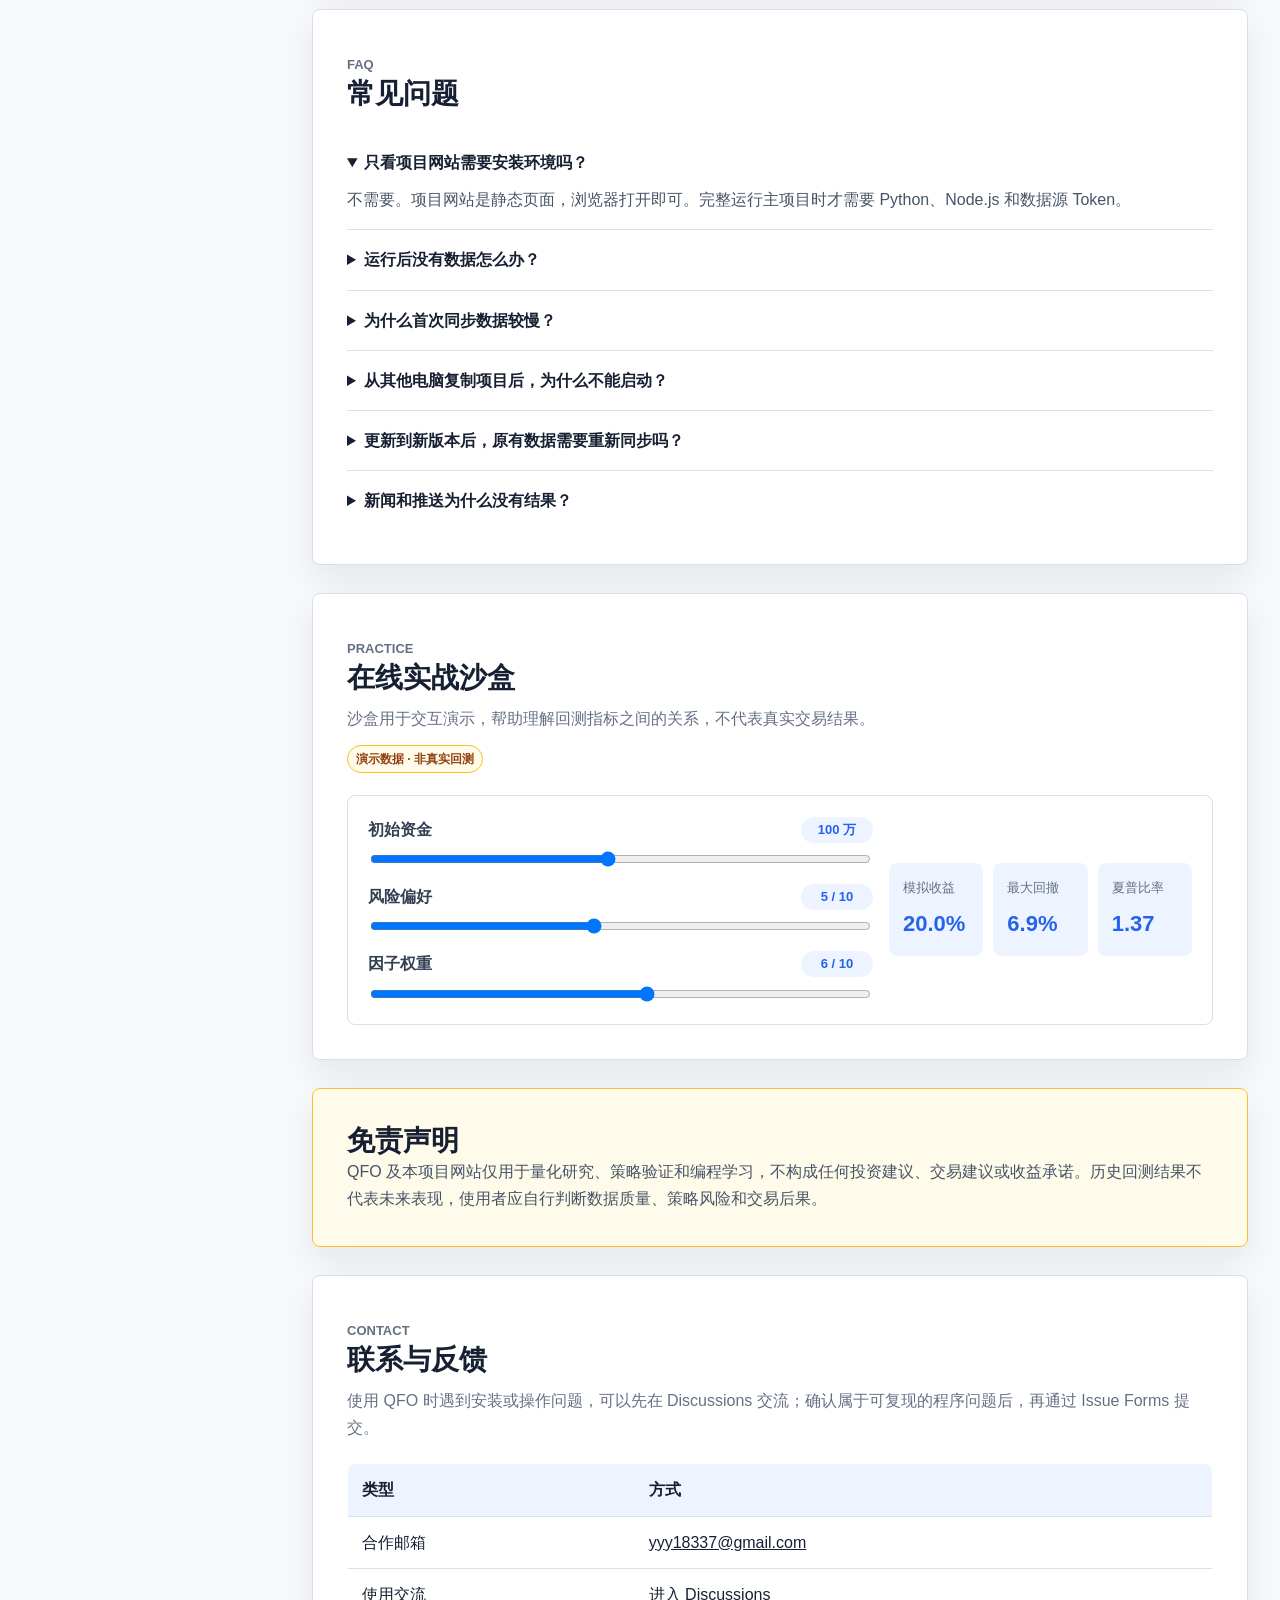
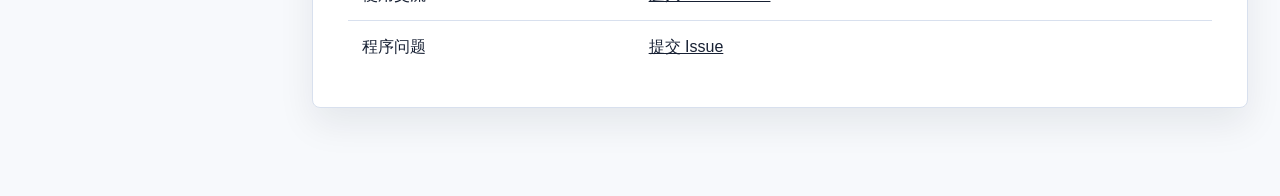
==== commit 2bdee9de: "docs: update website for QFO v1.0.3" ====
--- a/index.html
+++ b/index.html
@@ -31,7 +31,7 @@
         "description": "免费开源、本地运行的 A 股量化研究与回测平台，帮助量化新手完成数据同步、选股、策略回测和风险分析。",
         "applicationCategory": "FinanceApplication",
         "operatingSystem": "Windows 10/11",
-        "softwareVersion": "latest",
+        "softwareVersion": "1.0.3",
         "url": "https://www.qfo-quant-platform.com/",
         "downloadUrl": "https://github.com/yeh2017/QFO-Quant-Platform/releases/latest/download/QFO-Quant-Platform.zip",
         "codeRepository": "https://github.com/yeh2017/QFO-Quant-Platform",
@@ -164,7 +164,7 @@
                 <div class="notice-inline">
                     <h3>Windows 用户</h3>
                     <ol>
-                        <li><strong>下载</strong>：<a href="https://github.com/yeh2017/QFO-Quant-Platform/releases/latest/download/QFO-Quant-Platform.zip" data-release-download>直接下载 <span data-release-tag>v1.0.2</span> 稳定版安装包</a></li>
+                        <li><strong>下载</strong>：<a href="https://github.com/yeh2017/QFO-Quant-Platform/releases/latest/download/QFO-Quant-Platform.zip" data-release-download>直接下载 <span data-release-tag>v1.0.3</span> 稳定版安装包</a></li>
                         <li><strong>解压</strong>：将压缩包解压到一个<strong>不包含中文、空格</strong>的路径下，例如 <code>D:\QFO</code>。</li>
                         <li><strong>运行</strong>：双击文件夹内的 <strong><code>run_first_time.bat</code></strong> 启动；日常快速启动使用 <strong><code>run_quick_start.bat</code></strong>。</li>
                     </ol>
@@ -226,7 +226,7 @@
                     <article>
                         <span>Step 1</span>
                         <h3>准备环境</h3>
-                        <p>安装 Python 3.12+、Node.js 18+ 和 Git，并准备自己的 <a href="https://tushare.pro/document/1?doc_id=39" target="_blank" rel="noopener noreferrer">Tushare Token（获取链接）</a>。</p>
+                        <p>安装 Python 3.12+、Node.js 22.12+，并准备自己的 <a href="https://tushare.pro/document/1?doc_id=39" target="_blank" rel="noopener noreferrer">Tushare Token（获取链接）</a>。使用 Git 克隆源码时还需安装 Git。</p>
                     </article>
                     <article>
                         <span>Step 2</span>
@@ -364,6 +364,11 @@
                     <p>首次同步耗时取决于本地是否已有数据库水位、是否勾选“强制补历史（忽略水位全量重拉）”、Tushare 积分额度和网络稳定性。</p>
                     <p>日常已有水位的增量同步，约 2 分钟属于正常且很快的水平；最新季报或中报财务数据单独拉取，通常需要 30 分钟到 50 分钟；空库首次建仓或强制补历史数据，通常需要 2 到 4 小时。</p>
                     <p>“财务报表最新 2026-06-30”这类日期是正常的季报或中报报告期日期，不是同步当天日期。强制补历史适合首次建仓、修复缺口或主动重建数据库，不建议作为每天常规同步方式。</p>
+                </details>
+                <details>
+                    <summary>从其他电脑复制项目后，为什么不能启动？</summary>
+                    <p>源码和数据库可以迁移，但 Python 虚拟环境与前端依赖可能包含原电脑的路径。建议重新下载稳定版，按迁移教程复制数据库，再运行 <code>run_first_time.bat</code>，由本机创建运行环境。v1.0.3 会检查 Python 版本，并以 UTF-8 安装依赖。</p>
+                    <p>旧版遇到 <code>UnicodeDecodeError: 'gbk'</code> 时，请升级到 v1.0.3。多版本 Python、npm 提示及启动日志的处理见<a href="/guides/windows-install">Windows 安装与常见错误</a>。</p>
                 </details>
                 <details>
                     <summary>更新到新版本后，原有数据需要重新同步吗？</summary>
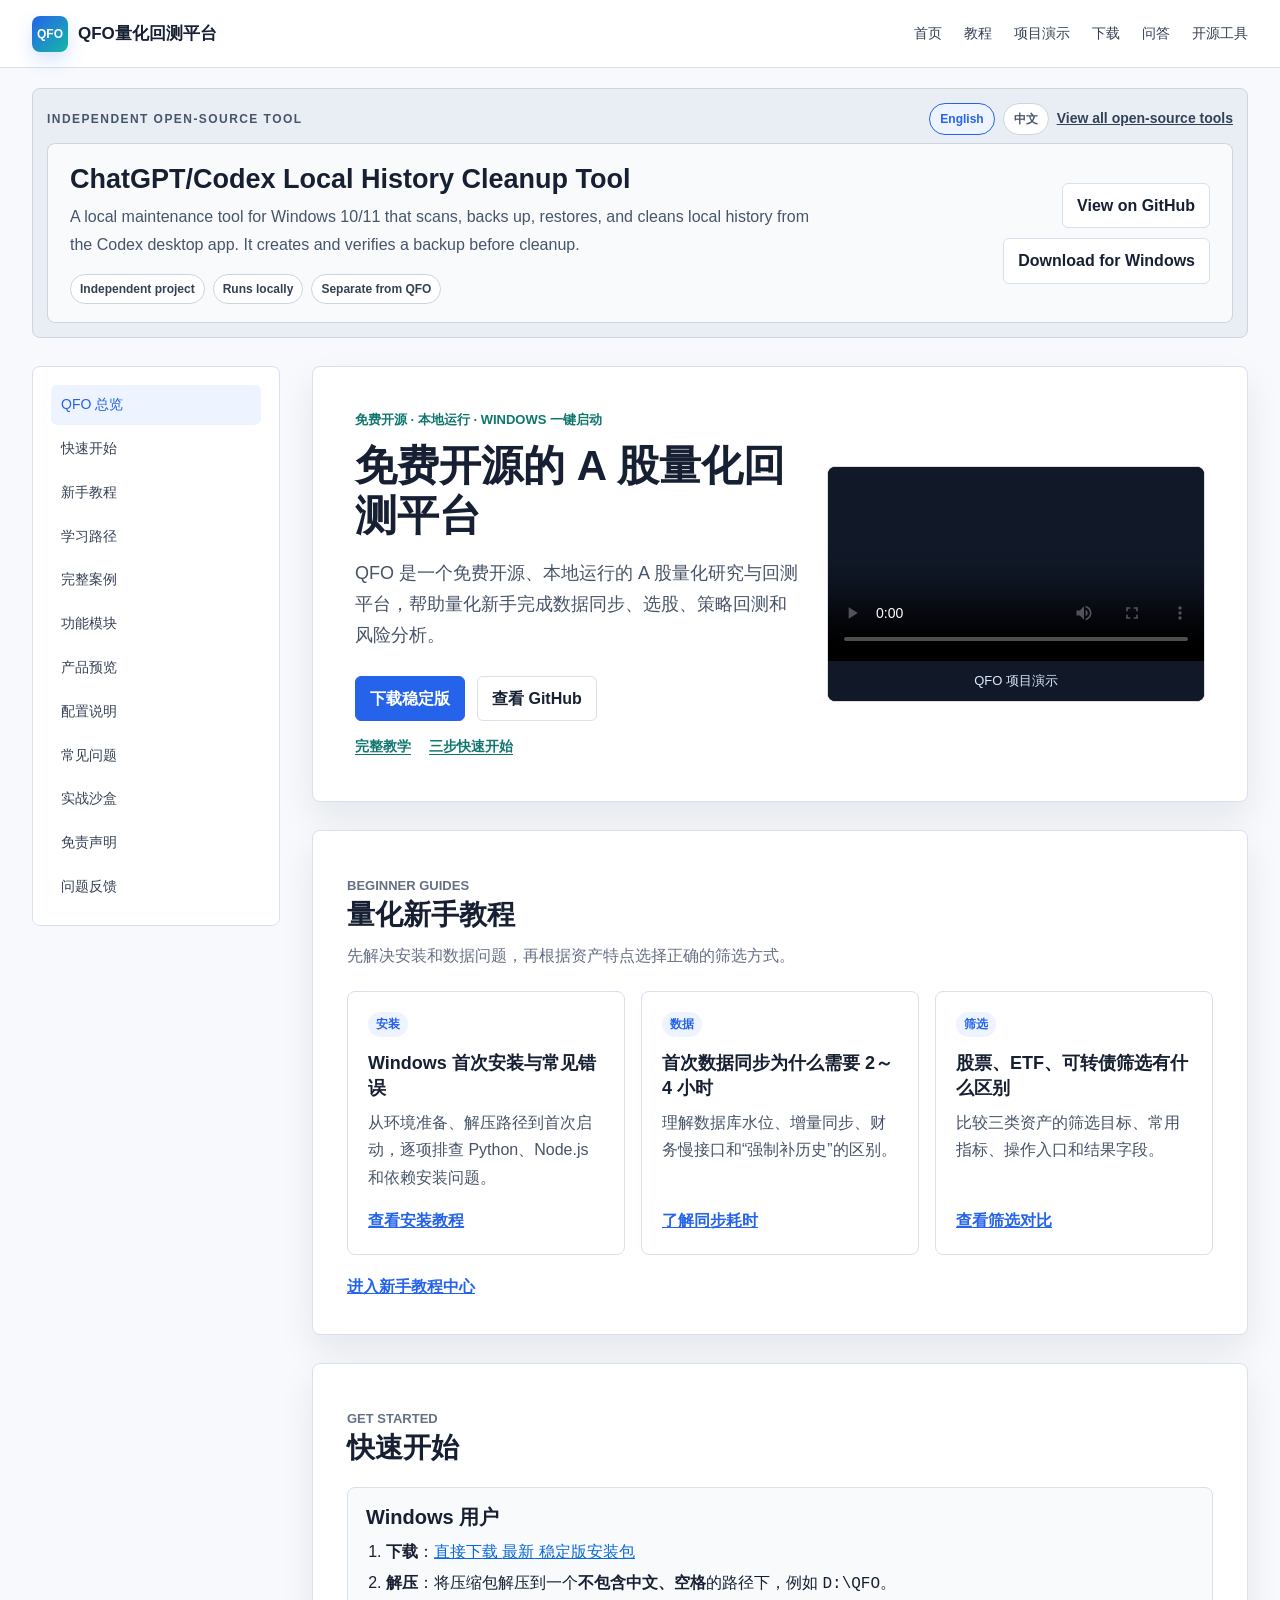
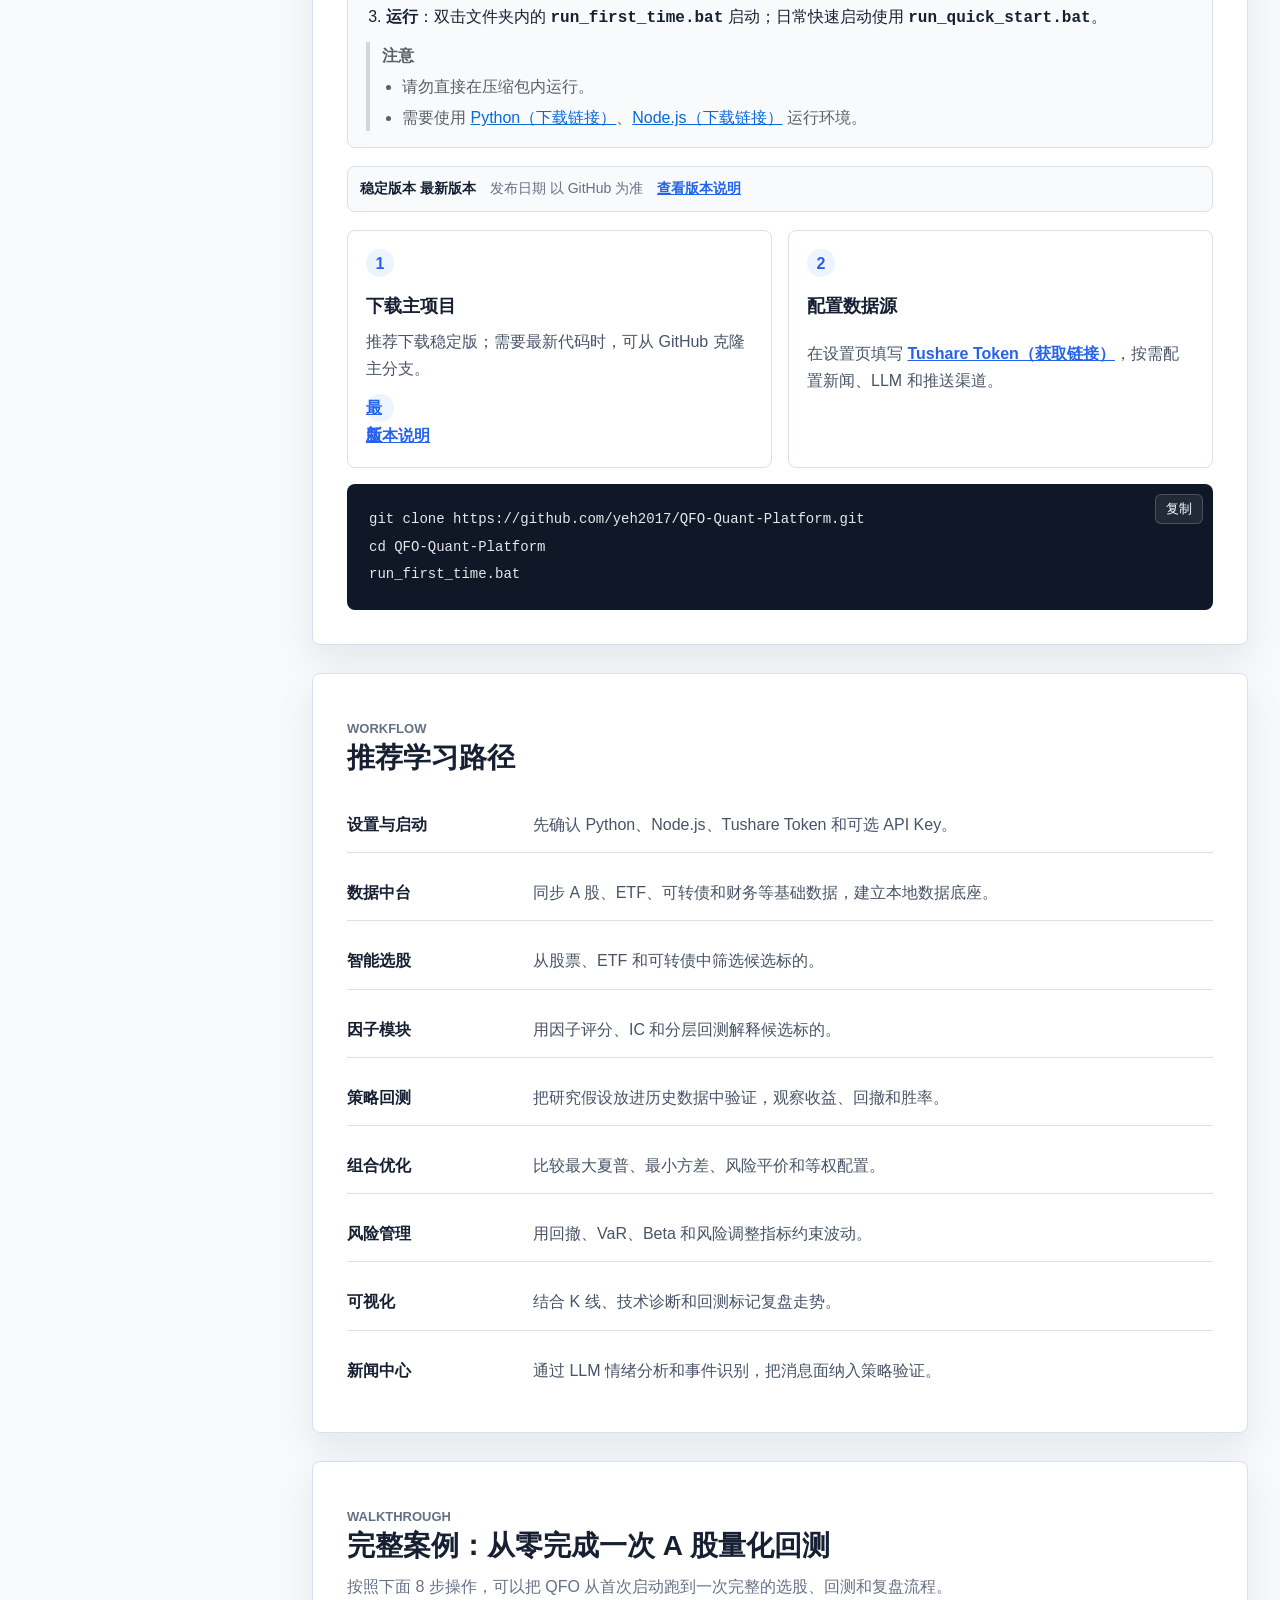
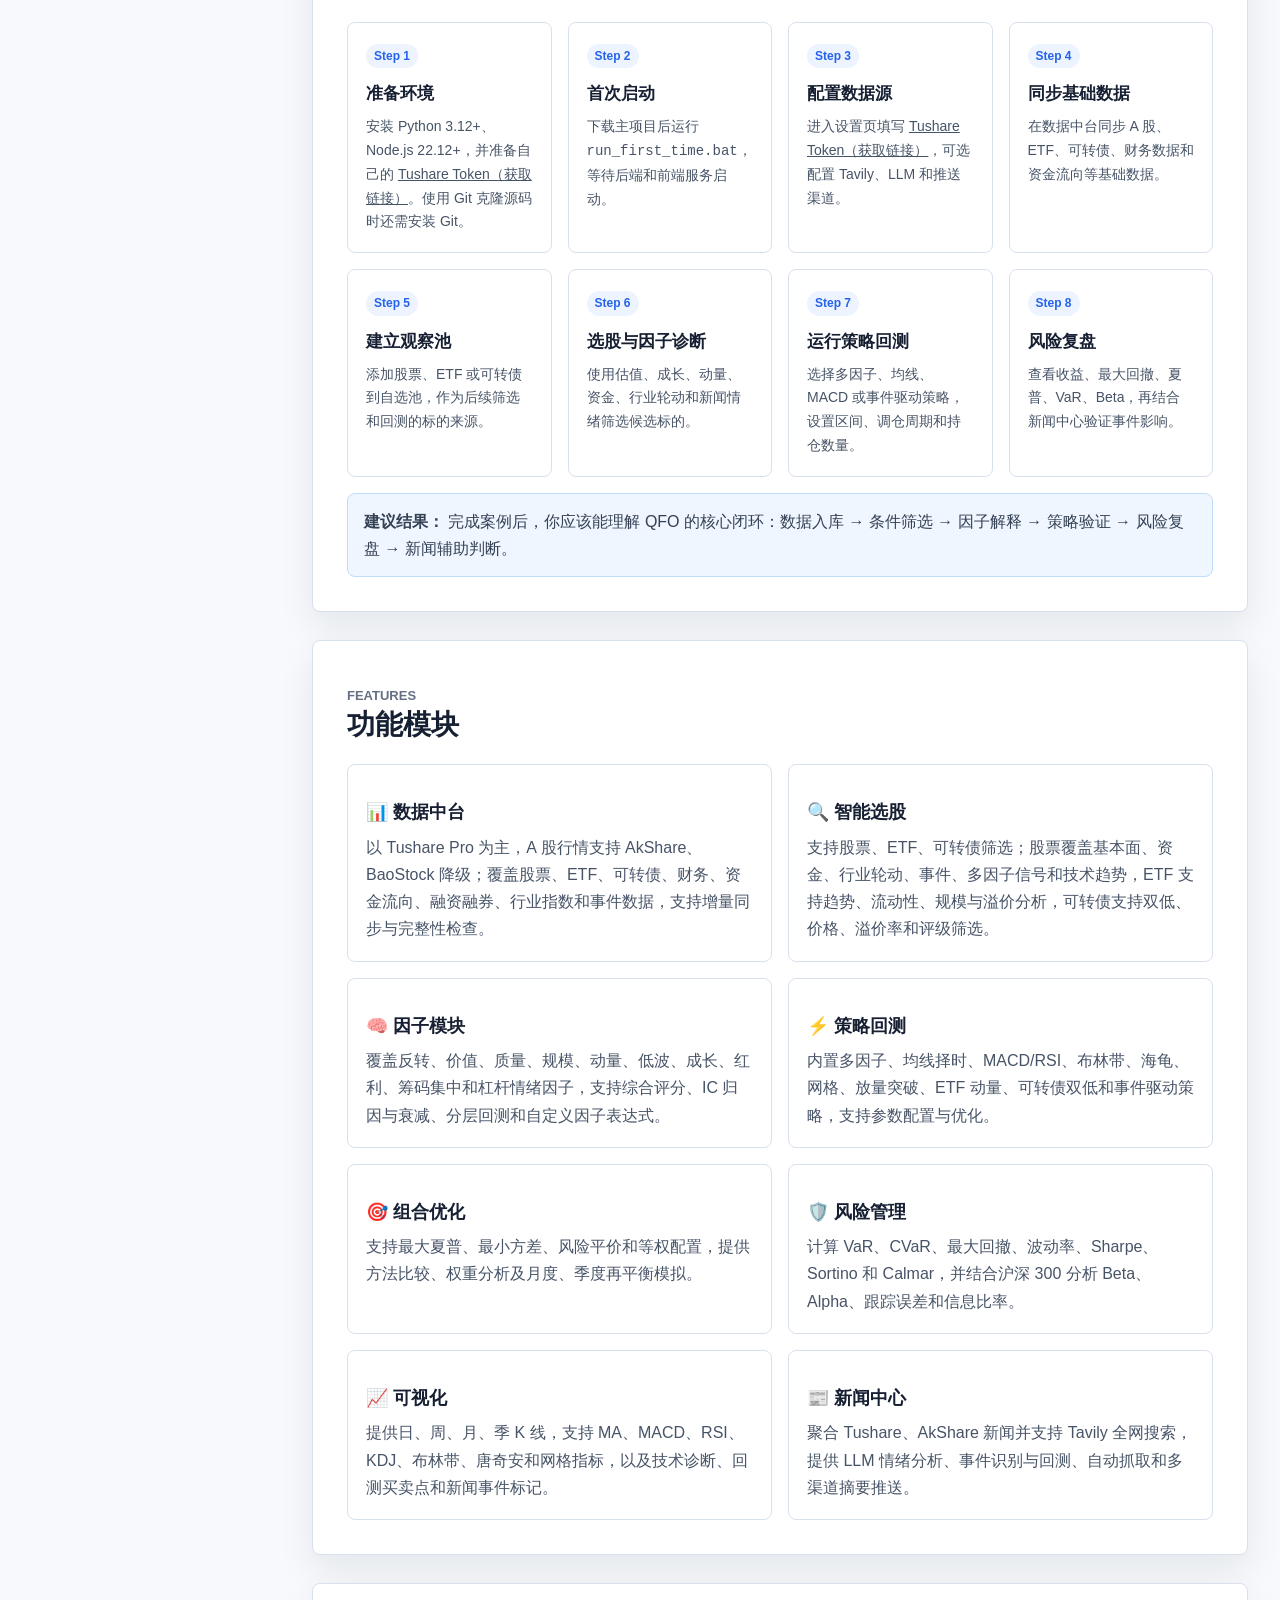
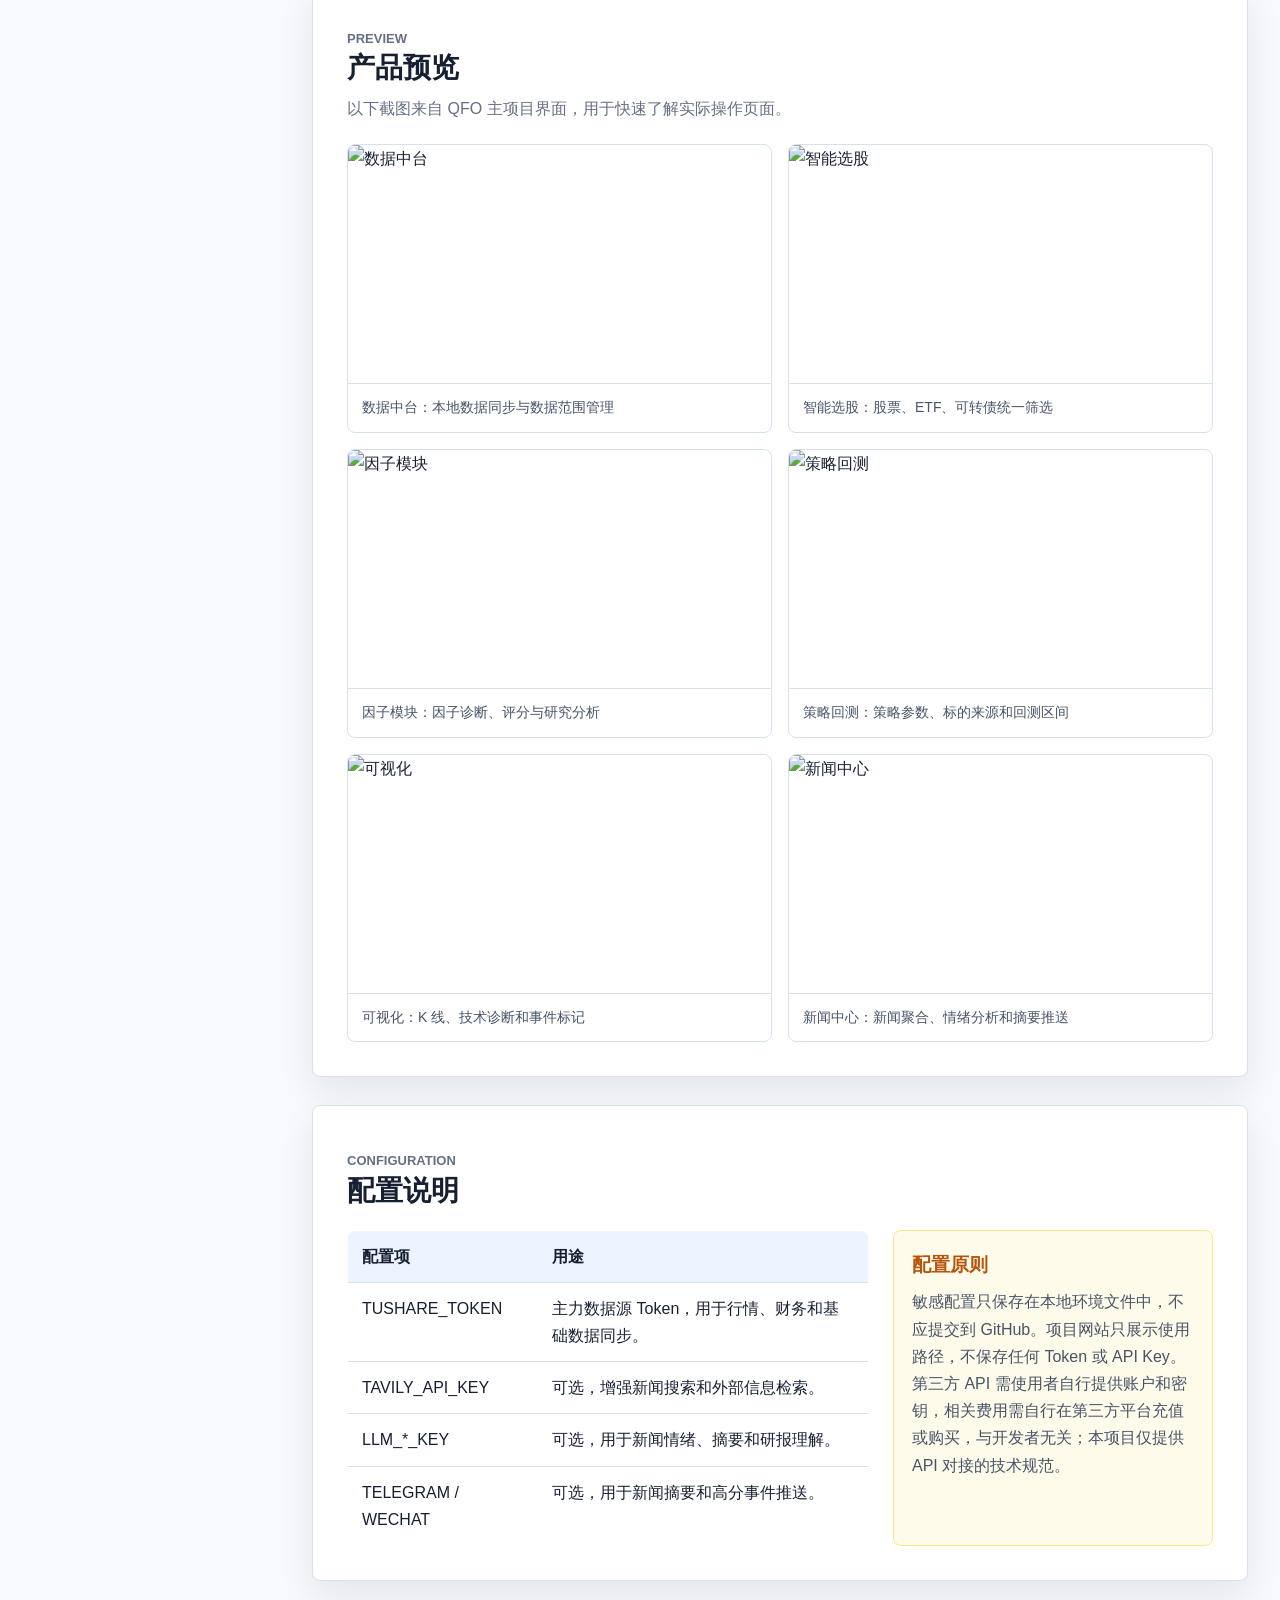
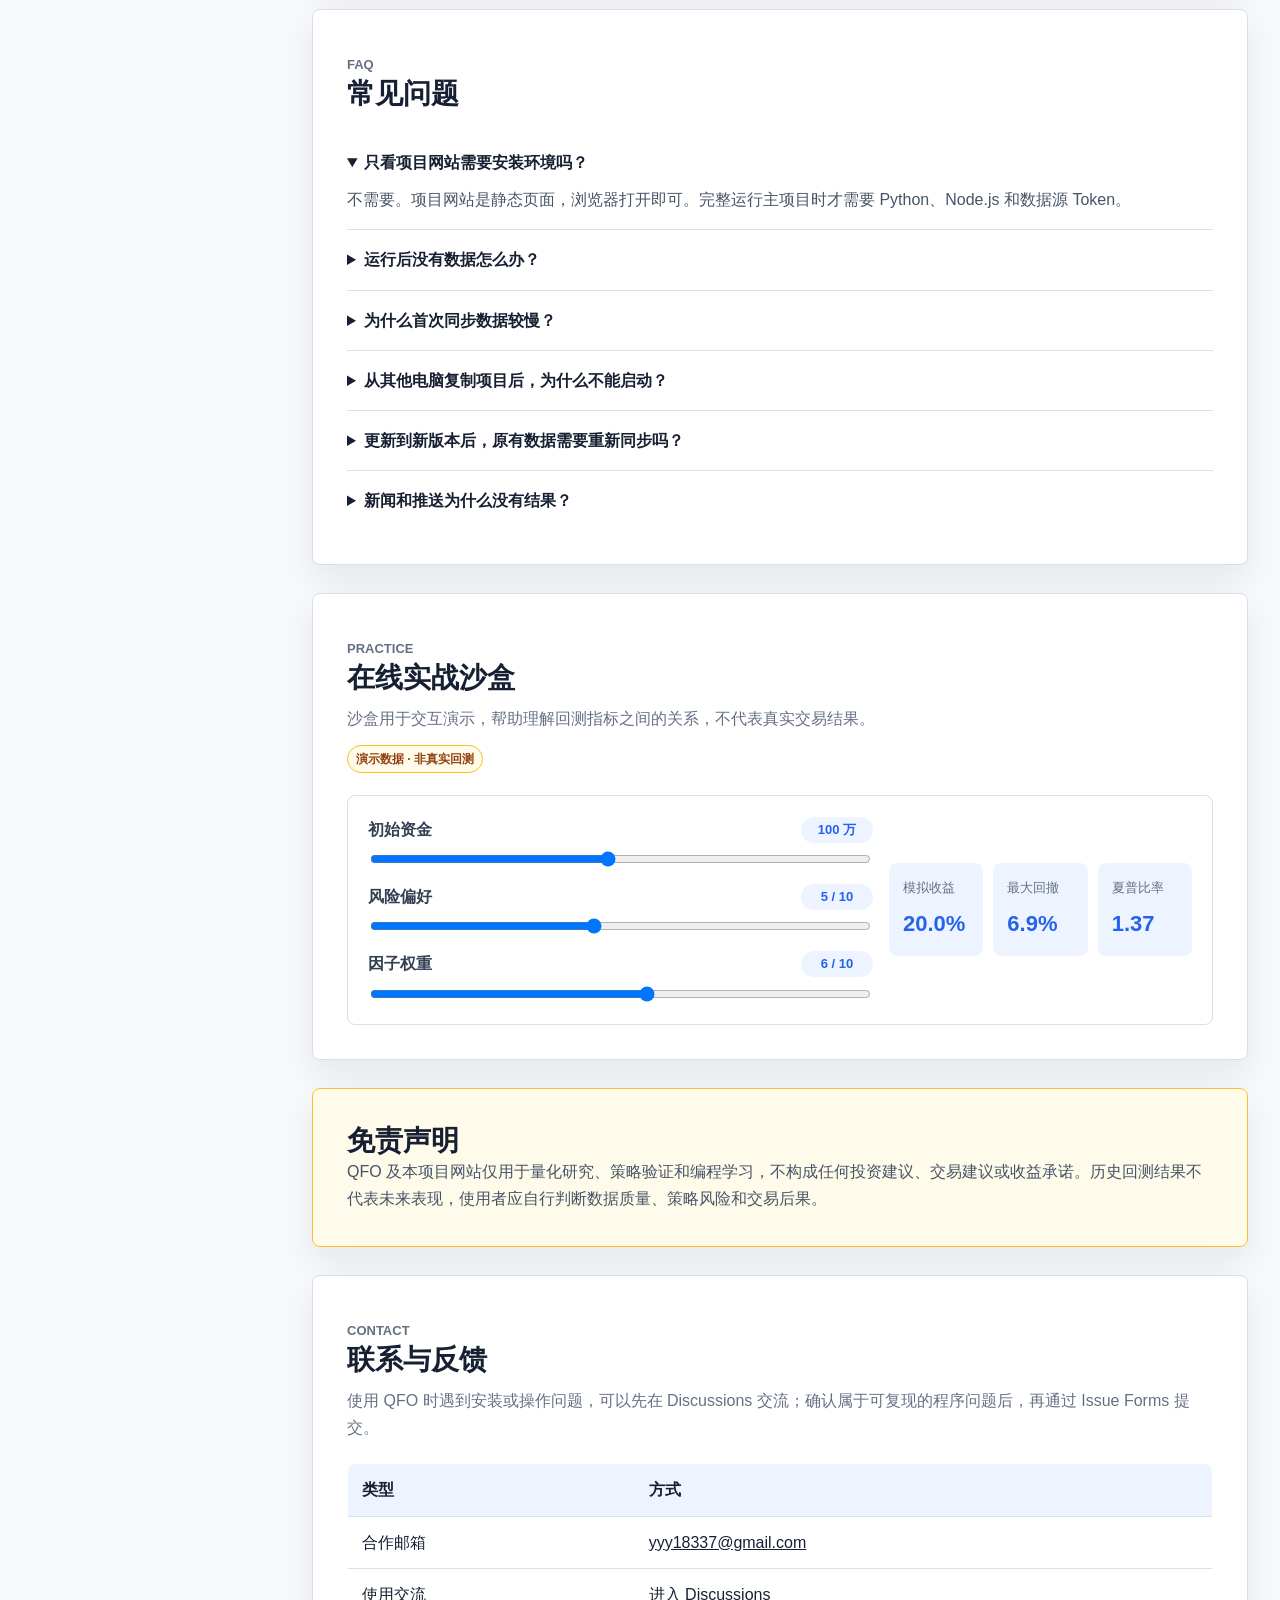
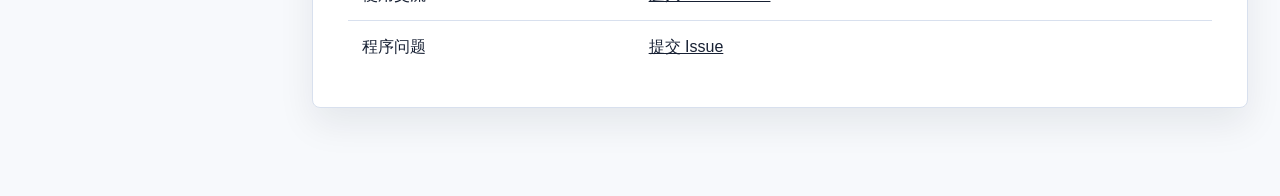
==== commit 110475a2: "docs: explain QFO v1.0.4 installation and DNS recovery" ====
--- a/index.html
+++ b/index.html
@@ -164,7 +164,7 @@
                 <div class="notice-inline">
                     <h3>Windows 用户</h3>
                     <ol>
-                        <li><strong>下载</strong>：<a href="https://github.com/yeh2017/QFO-Quant-Platform/releases/latest/download/QFO-Quant-Platform.zip" data-release-download>直接下载 <span data-release-tag>v1.0.3</span> 稳定版安装包</a></li>
+                        <li><strong>下载</strong>：<a href="https://github.com/yeh2017/QFO-Quant-Platform/releases/latest/download/QFO-Quant-Platform.zip" data-release-download>直接下载 <span data-release-tag>最新</span> 稳定版安装包</a></li>
                         <li><strong>解压</strong>：将压缩包解压到一个<strong>不包含中文、空格</strong>的路径下，例如 <code>D:\QFO</code>。</li>
                         <li><strong>运行</strong>：双击文件夹内的 <strong><code>run_first_time.bat</code></strong> 启动；日常快速启动使用 <strong><code>run_quick_start.bat</code></strong>。</li>
                     </ol>
@@ -367,8 +367,8 @@
                 </details>
                 <details>
                     <summary>从其他电脑复制项目后，为什么不能启动？</summary>
-                    <p>源码和数据库可以迁移，但 Python 虚拟环境与前端依赖可能包含原电脑的路径。建议重新下载稳定版，按迁移教程复制数据库，再运行 <code>run_first_time.bat</code>，由本机创建运行环境。v1.0.3 会检查 Python 版本，并以 UTF-8 安装依赖。</p>
-                    <p>旧版遇到 <code>UnicodeDecodeError: 'gbk'</code> 时，请升级到 v1.0.3。多版本 Python、npm 提示及启动日志的处理见<a href="/guides/windows-install">Windows 安装与常见错误</a>。</p>
+                    <p>源码和数据库可以迁移，但 Python 虚拟环境与前端依赖可能包含原电脑的路径。建议重新下载稳定版，按迁移教程复制数据库，再运行 <code>run_first_time.bat</code>，由本机创建运行环境。自 v1.0.3 起，启动脚本会检查 Python 版本，并以 UTF-8 安装依赖。</p>
+                    <p>旧版遇到 <code>UnicodeDecodeError: 'gbk'</code> 时，请升级到最新稳定版。遇到域名解析失败、多个 Python 版本或 npm 提示时，参见<a href="/guides/windows-install">Windows 安装与常见错误</a>。</p>
                 </details>
                 <details>
                     <summary>更新到新版本后，原有数据需要重新同步吗？</summary>
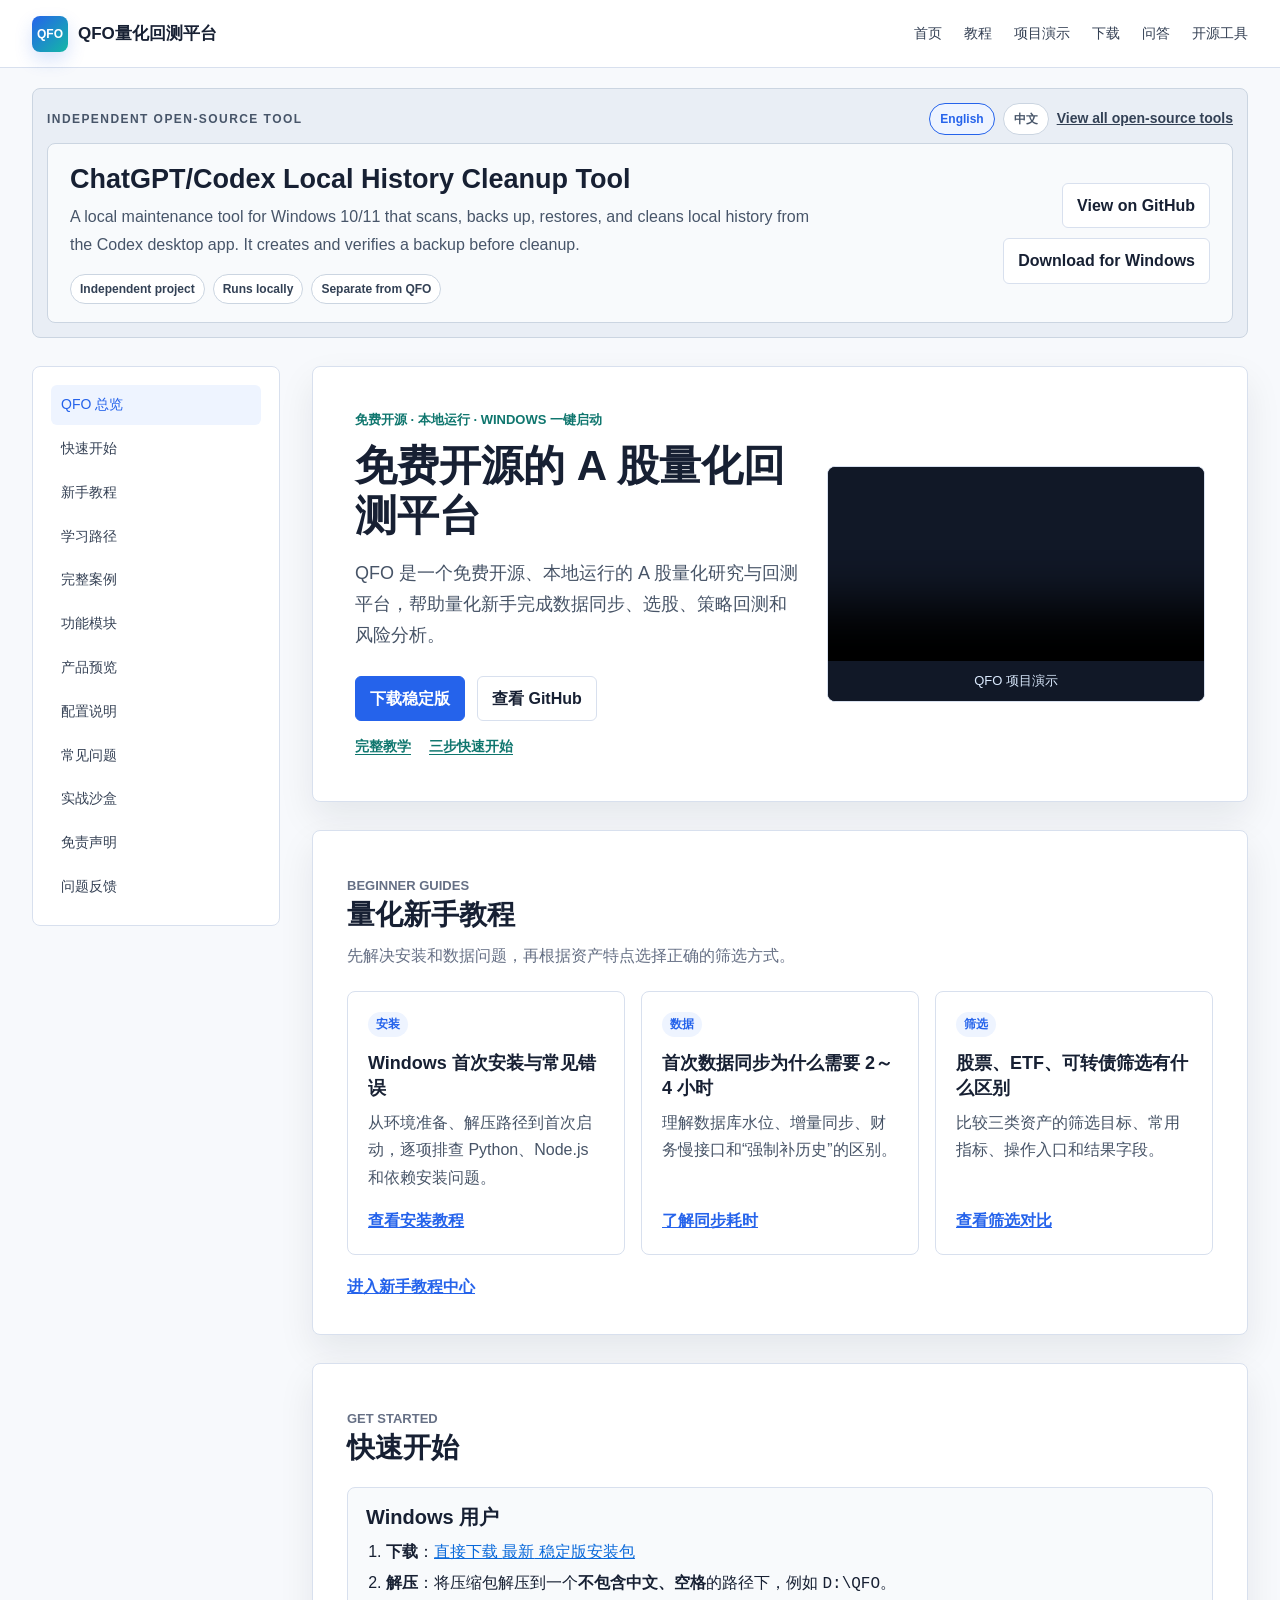
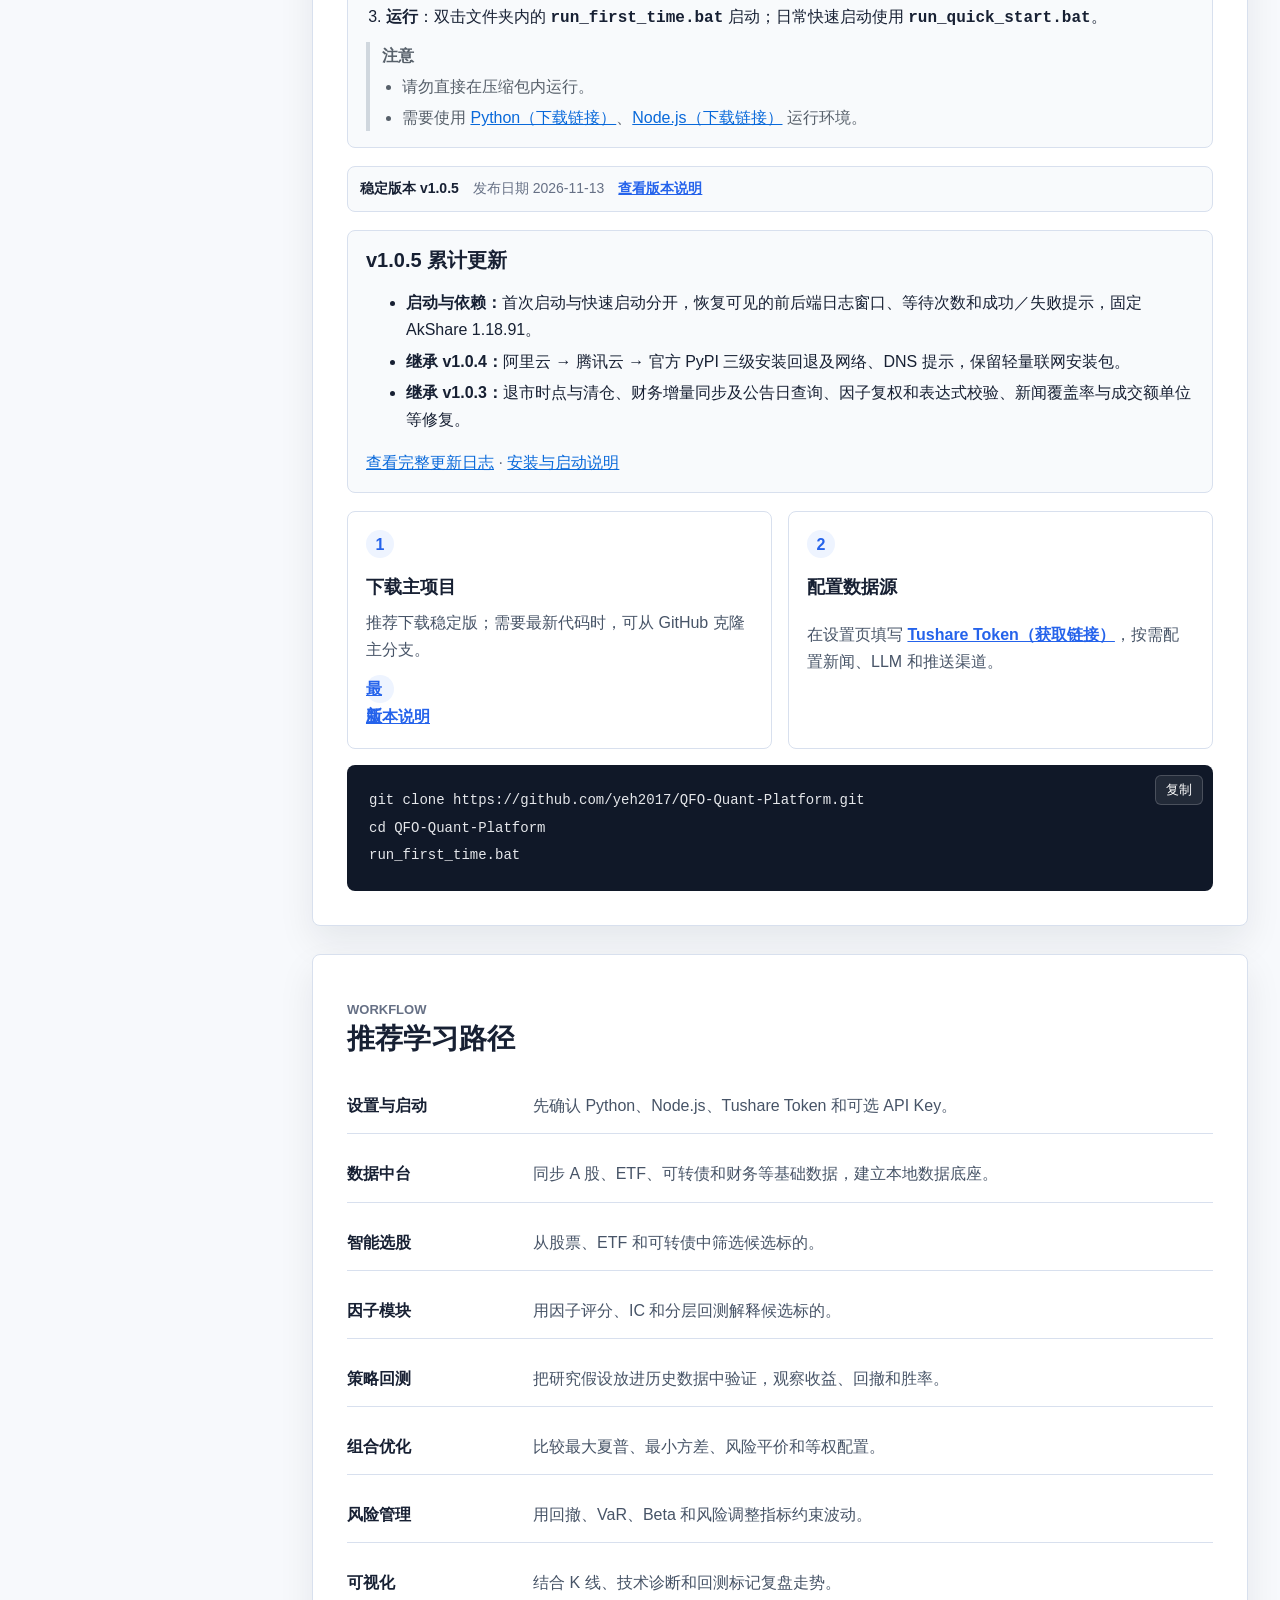
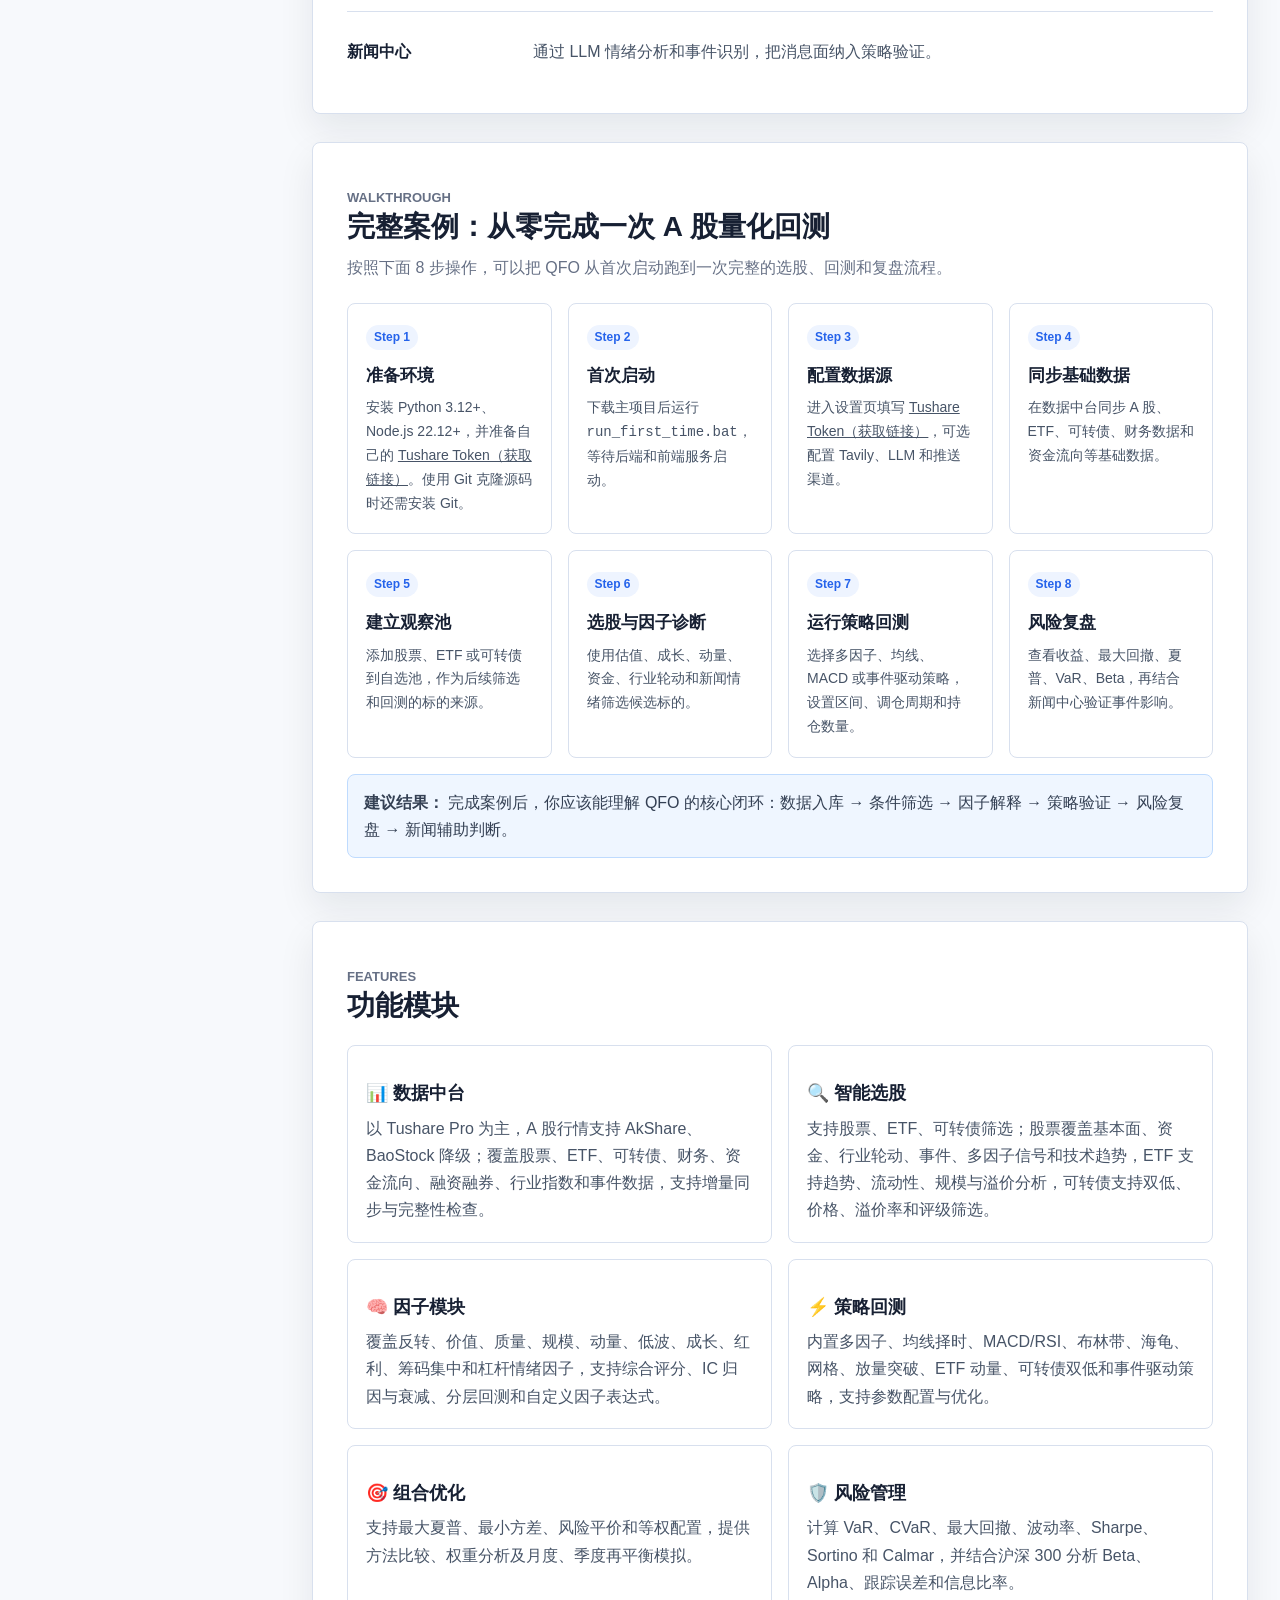
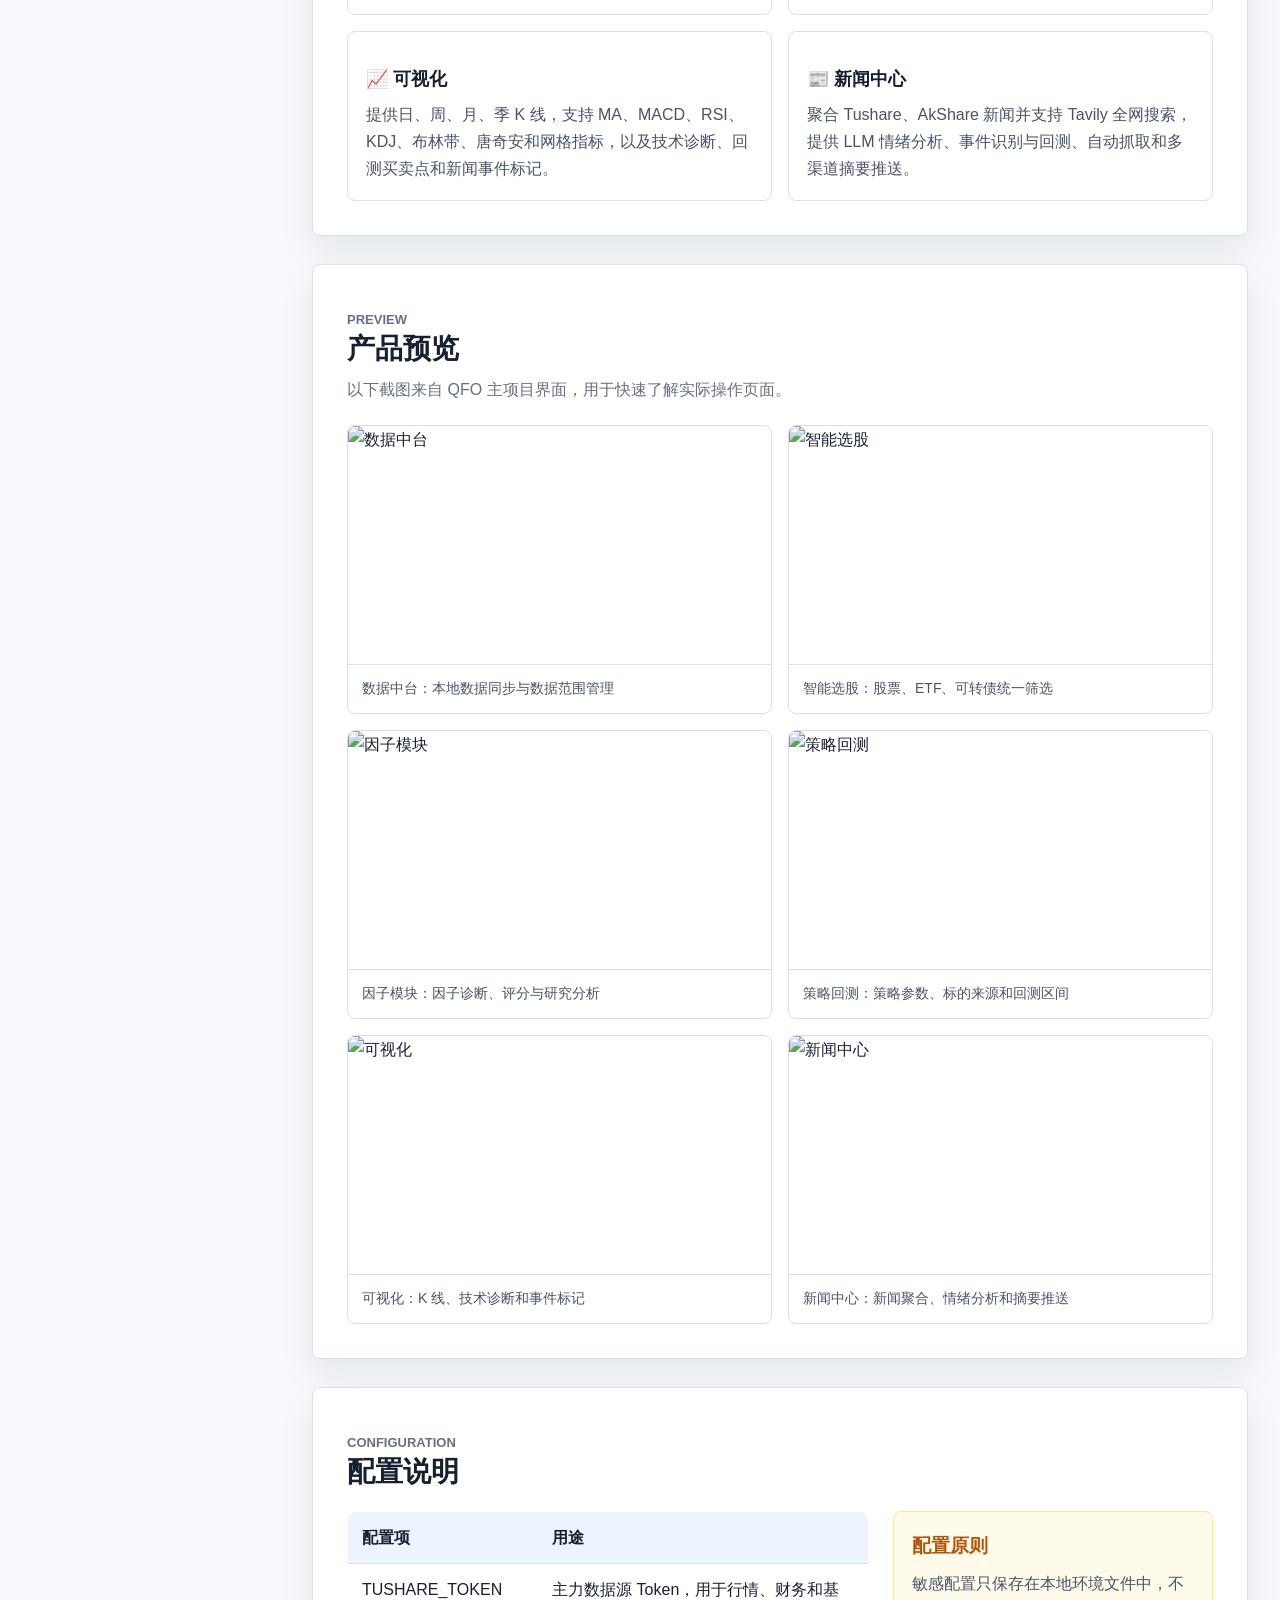
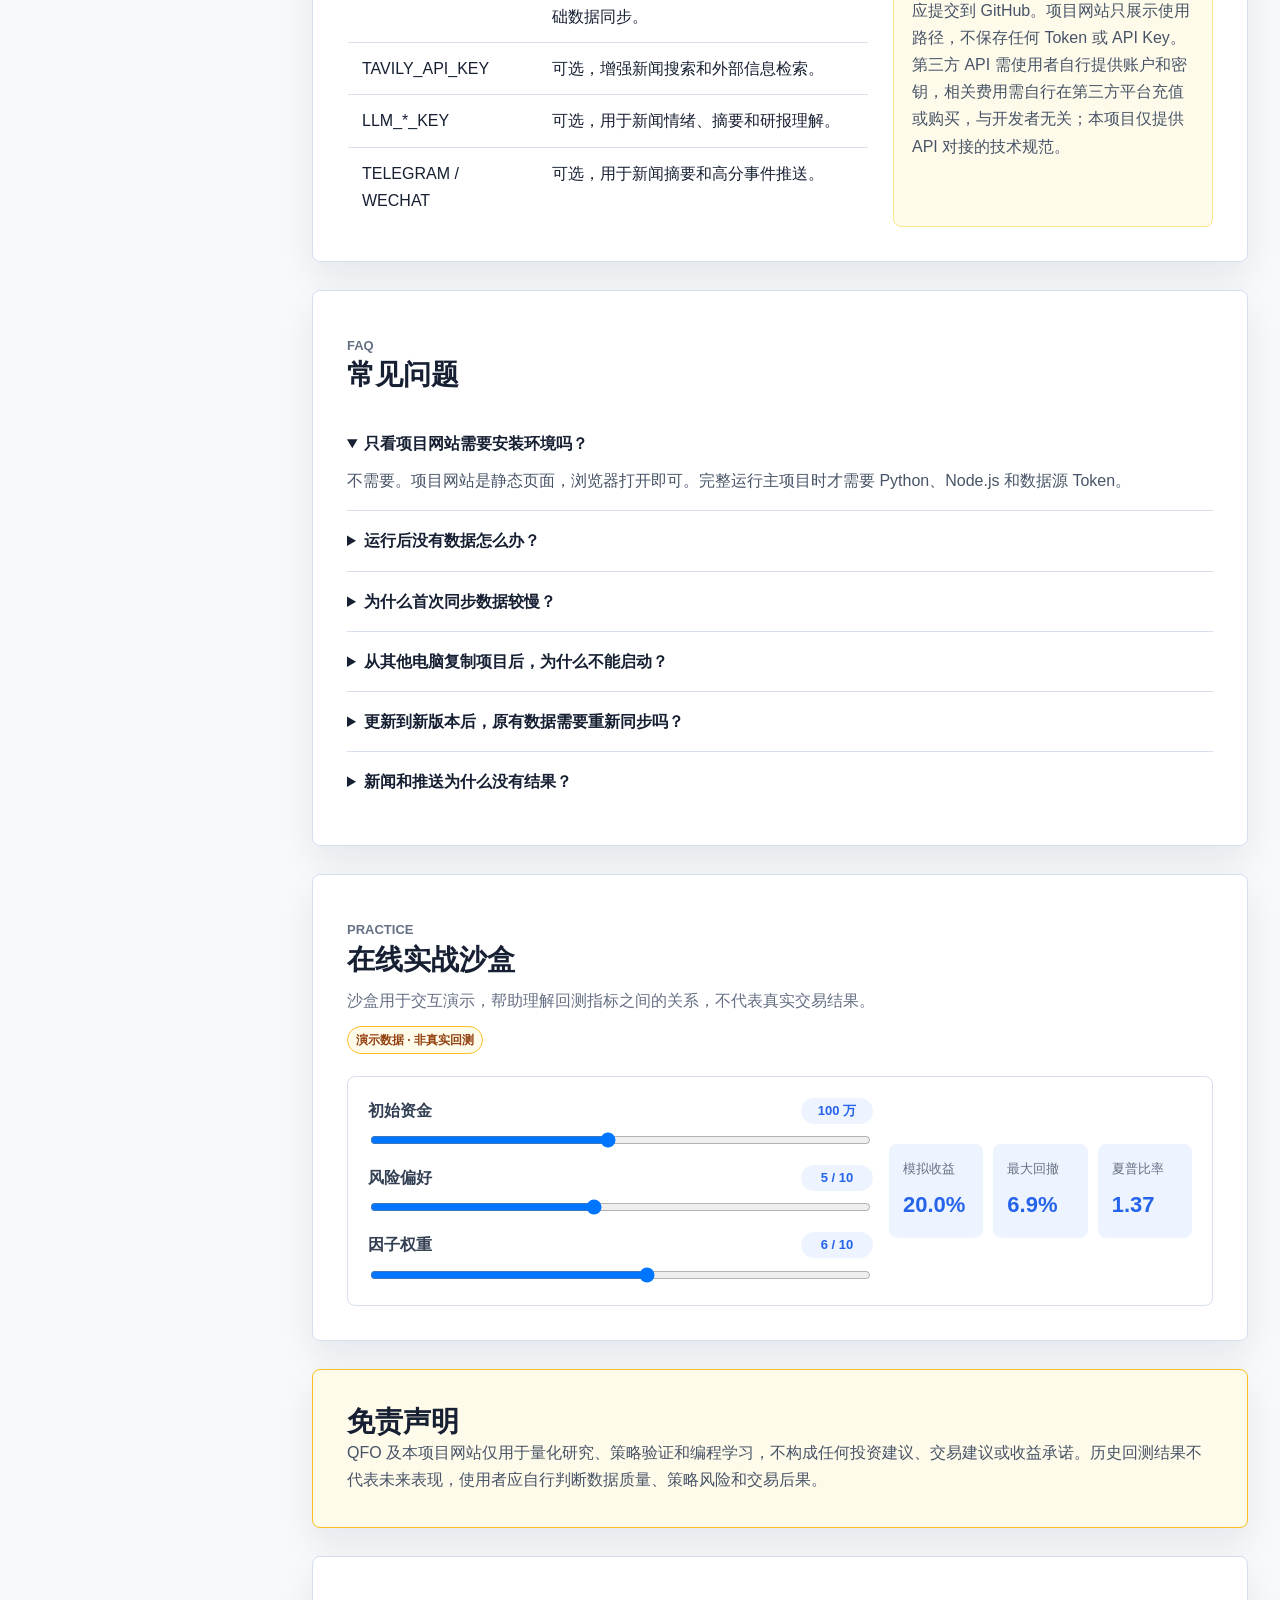
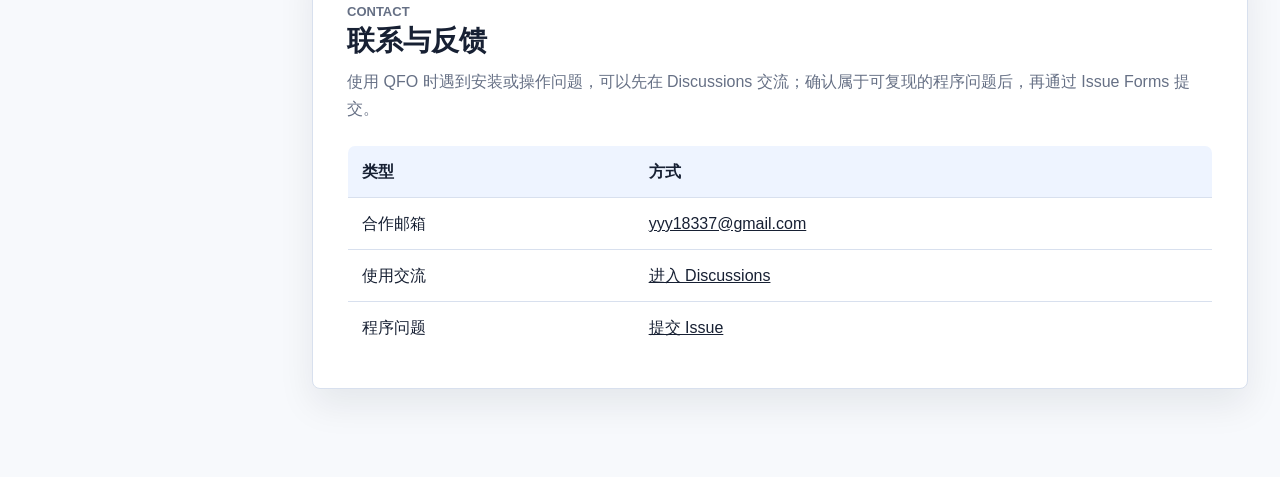
==== commit f8c4299f: "docs: align website with cumulative v1.0.5 release" ====
--- a/index.html
+++ b/index.html
@@ -31,7 +31,7 @@
         "description": "免费开源、本地运行的 A 股量化研究与回测平台，帮助量化新手完成数据同步、选股、策略回测和风险分析。",
         "applicationCategory": "FinanceApplication",
         "operatingSystem": "Windows 10/11",
-        "softwareVersion": "1.0.3",
+        "softwareVersion": "1.0.5",
         "url": "https://www.qfo-quant-platform.com/",
         "downloadUrl": "https://github.com/yeh2017/QFO-Quant-Platform/releases/latest/download/QFO-Quant-Platform.zip",
         "codeRepository": "https://github.com/yeh2017/QFO-Quant-Platform",
@@ -176,7 +176,16 @@
                         </ul>
                     </div>
                 </div>
-                <p class="release-info"><strong>稳定版本 <span data-release-tag>最新版本</span></strong><span>发布日期 <time data-release-date>以 GitHub 为准</time></span><a href="https://github.com/yeh2017/QFO-Quant-Platform/releases/latest" data-release-page target="_blank" rel="noopener noreferrer">查看版本说明</a></p>
+                <p class="release-info"><strong>稳定版本 <span data-release-tag>v1.0.5</span></strong><span>发布日期 <time data-release-date datetime="2026-11-13">2026-11-13</time></span><a href="https://github.com/yeh2017/QFO-Quant-Platform/releases/latest" data-release-page target="_blank" rel="noopener noreferrer">查看版本说明</a></p>
+                <div class="notice-inline">
+                    <h3>v1.0.5 累计更新</h3>
+                    <ul>
+                        <li><strong>启动与依赖：</strong>首次启动与快速启动分开，恢复可见的前后端日志窗口、等待次数和成功／失败提示，固定 AkShare 1.18.91。</li>
+                        <li><strong>继承 v1.0.4：</strong>阿里云 → 腾讯云 → 官方 PyPI 三级安装回退及网络、DNS 提示，保留轻量联网安装包。</li>
+                        <li><strong>继承 v1.0.3：</strong>退市时点与清仓、财务增量同步及公告日查询、因子复权和表达式校验、新闻覆盖率与成交额单位等修复。</li>
+                    </ul>
+                    <p><a href="https://github.com/yeh2017/QFO-Quant-Platform/blob/main/CHANGELOG.md" target="_blank" rel="noopener noreferrer">查看完整更新日志</a> · <a href="/guides/windows-install">安装与启动说明</a></p>
+                </div>
                 <div class="steps quickstart-steps">
                     <article class="step">
                         <span>1</span>
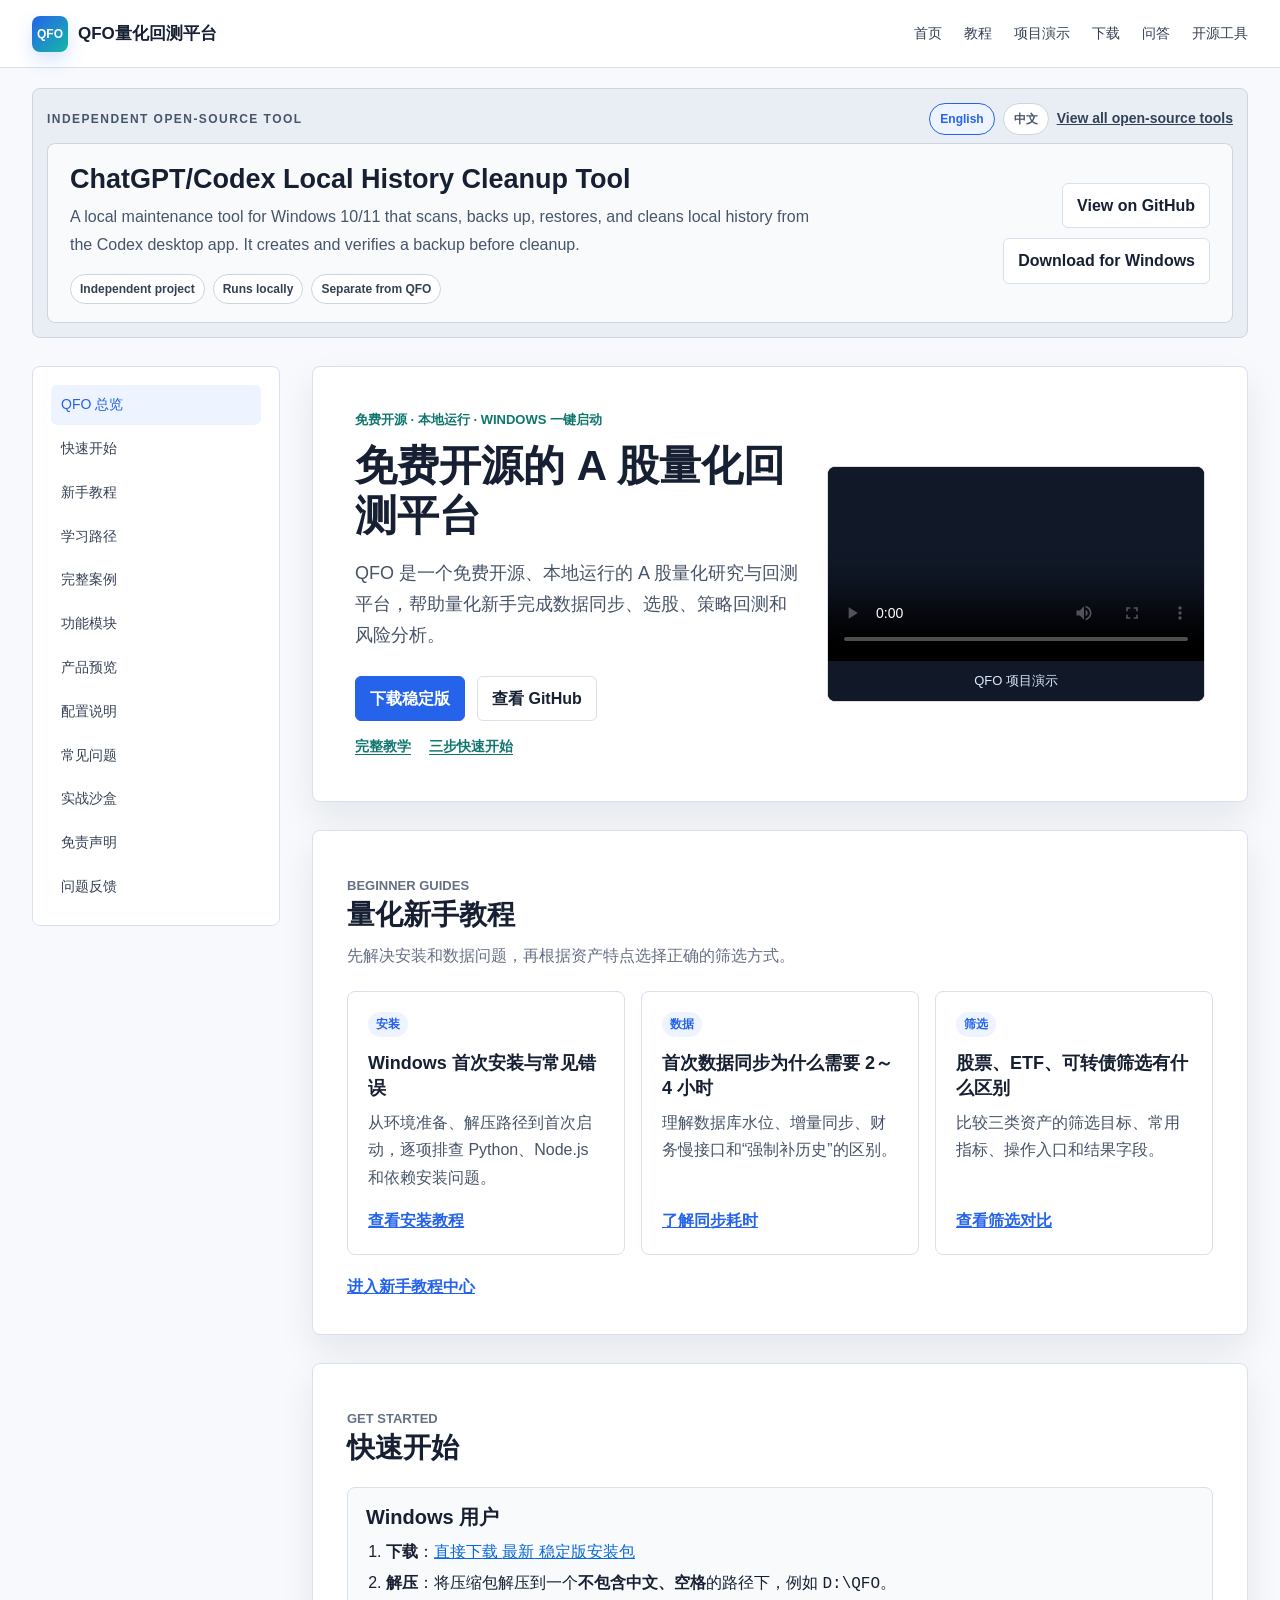
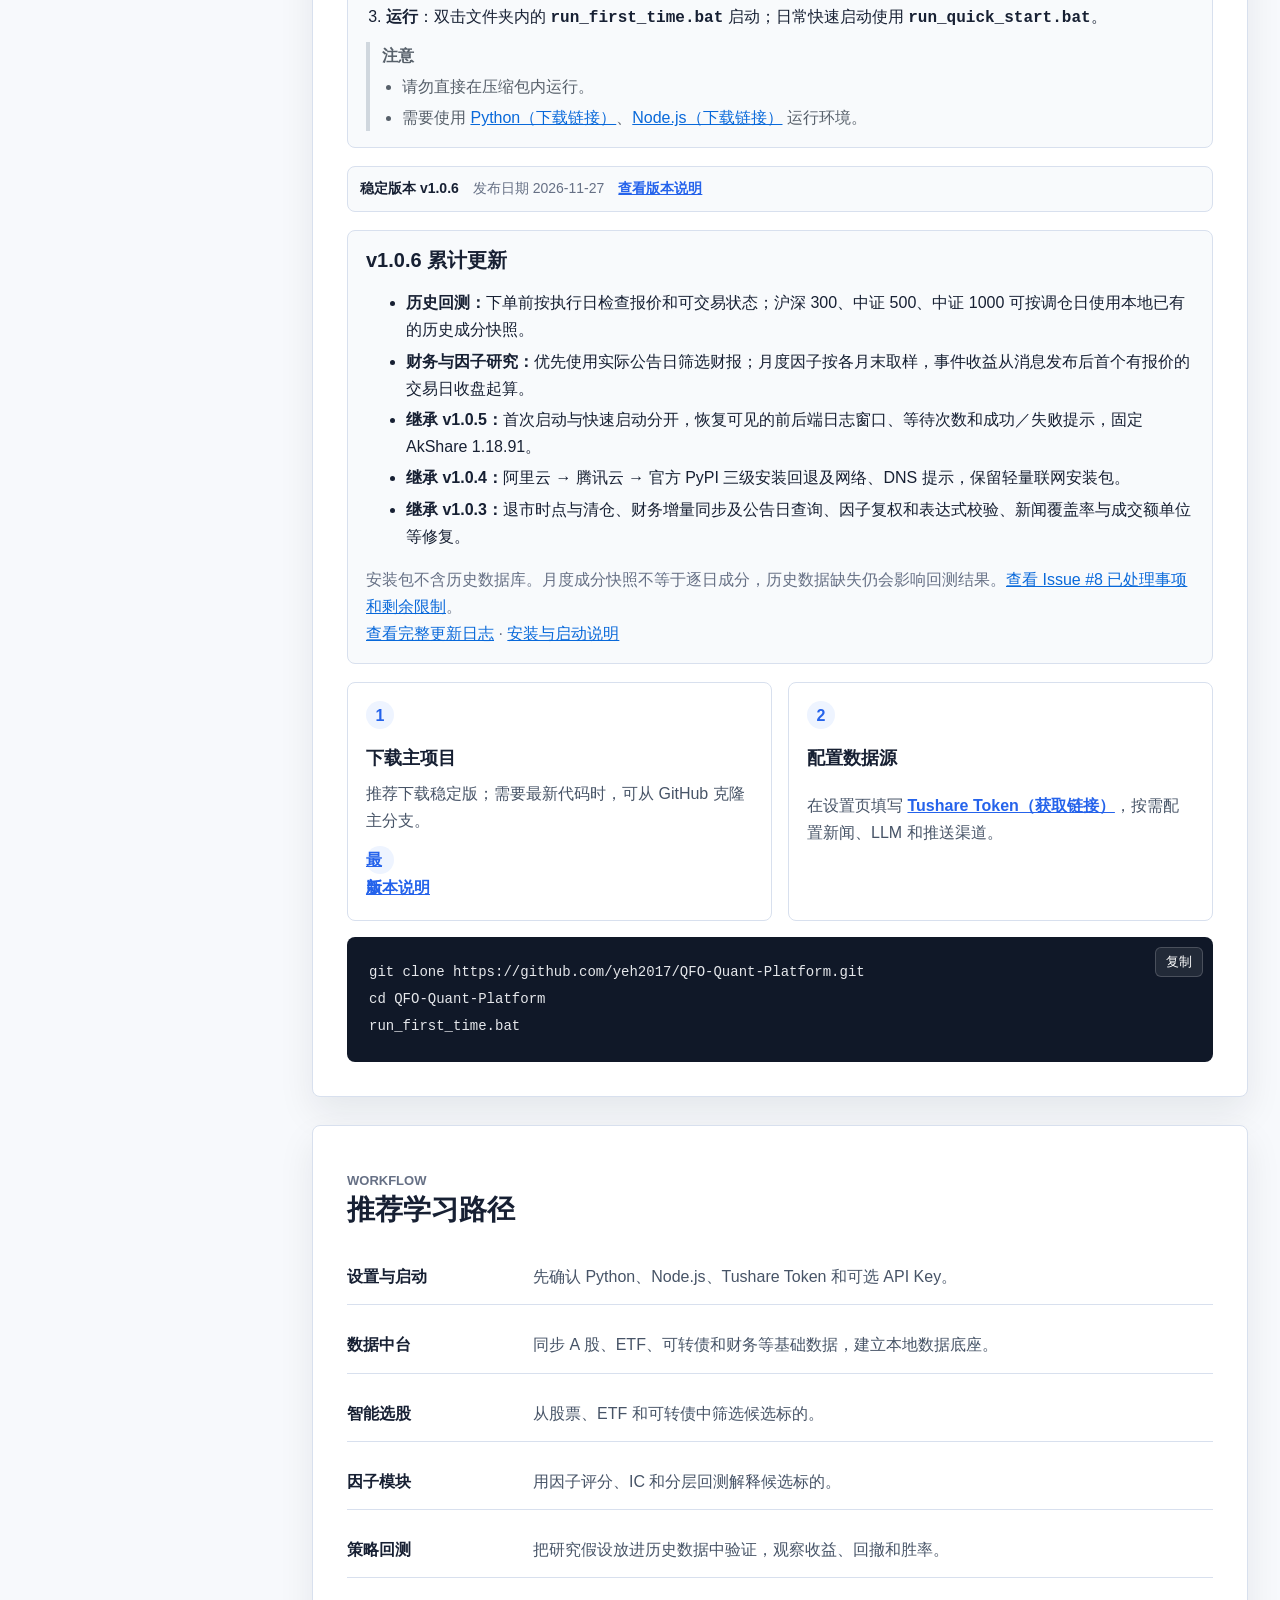
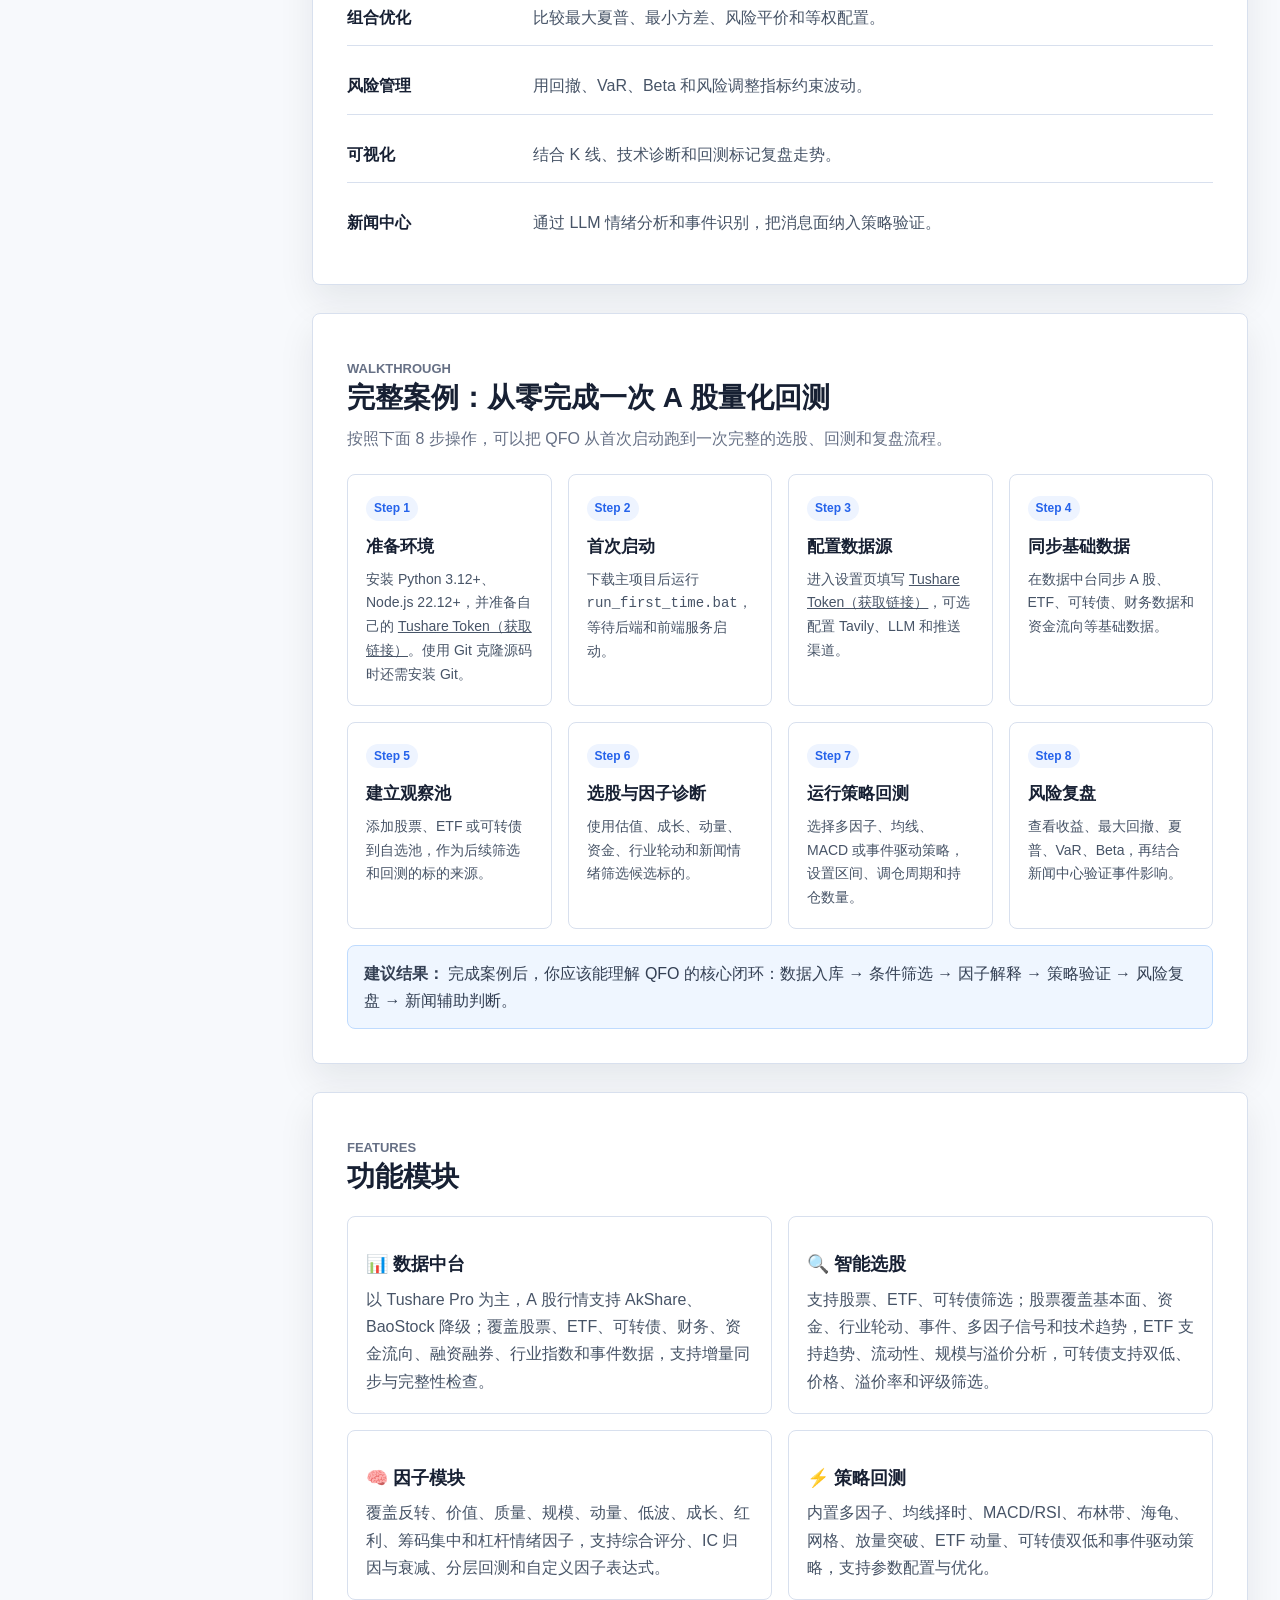
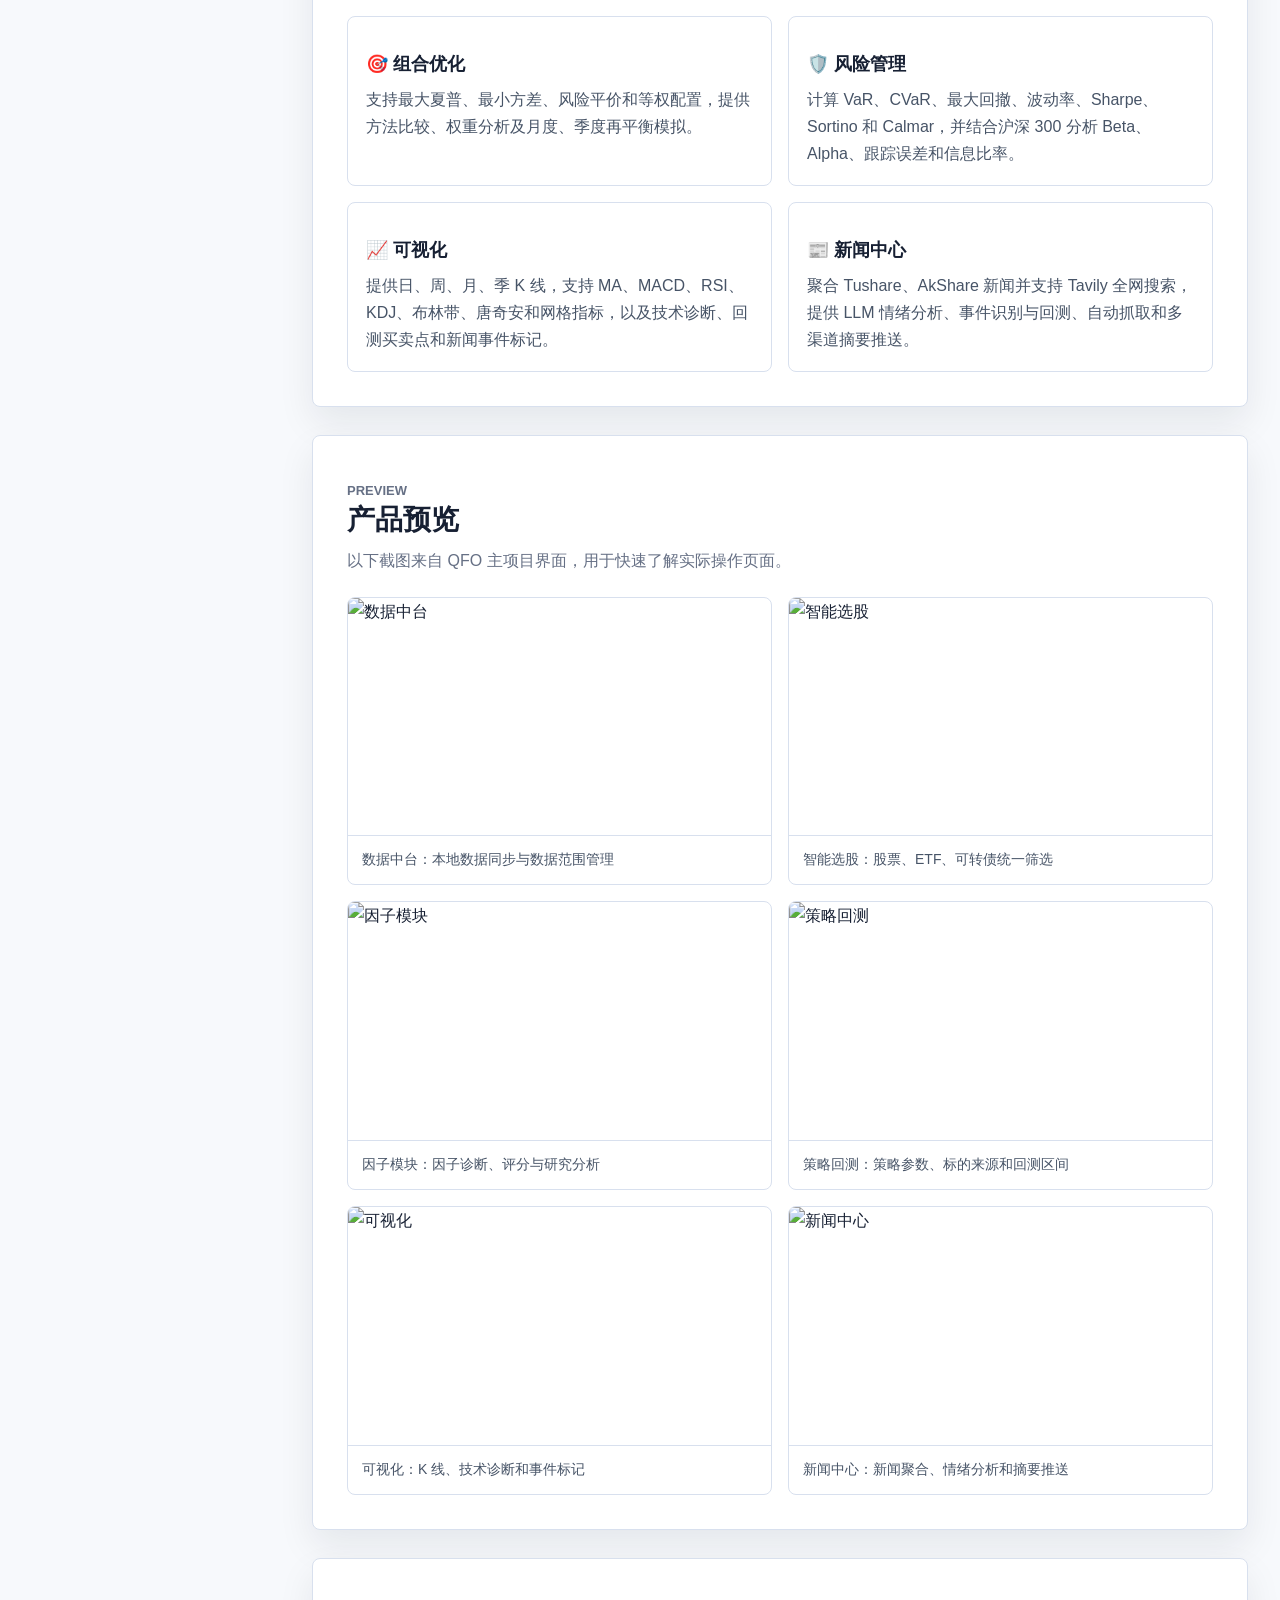
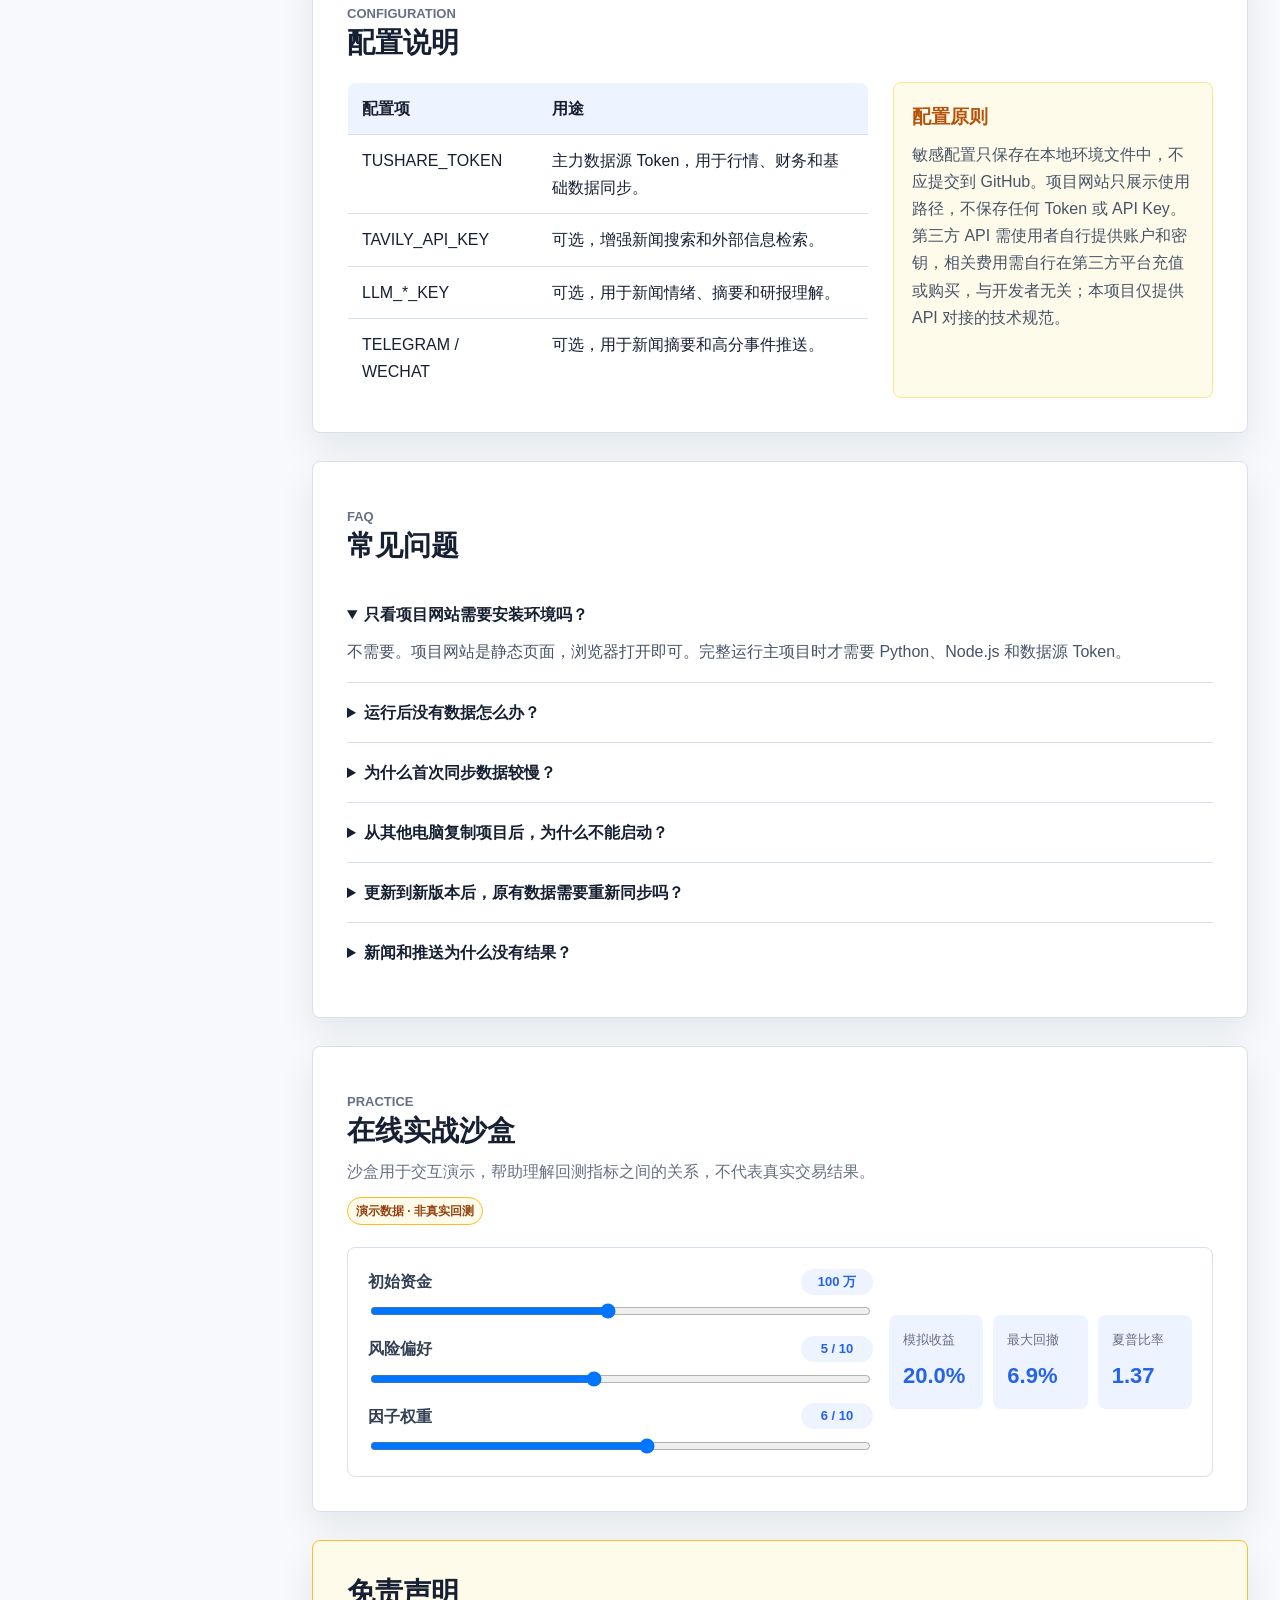
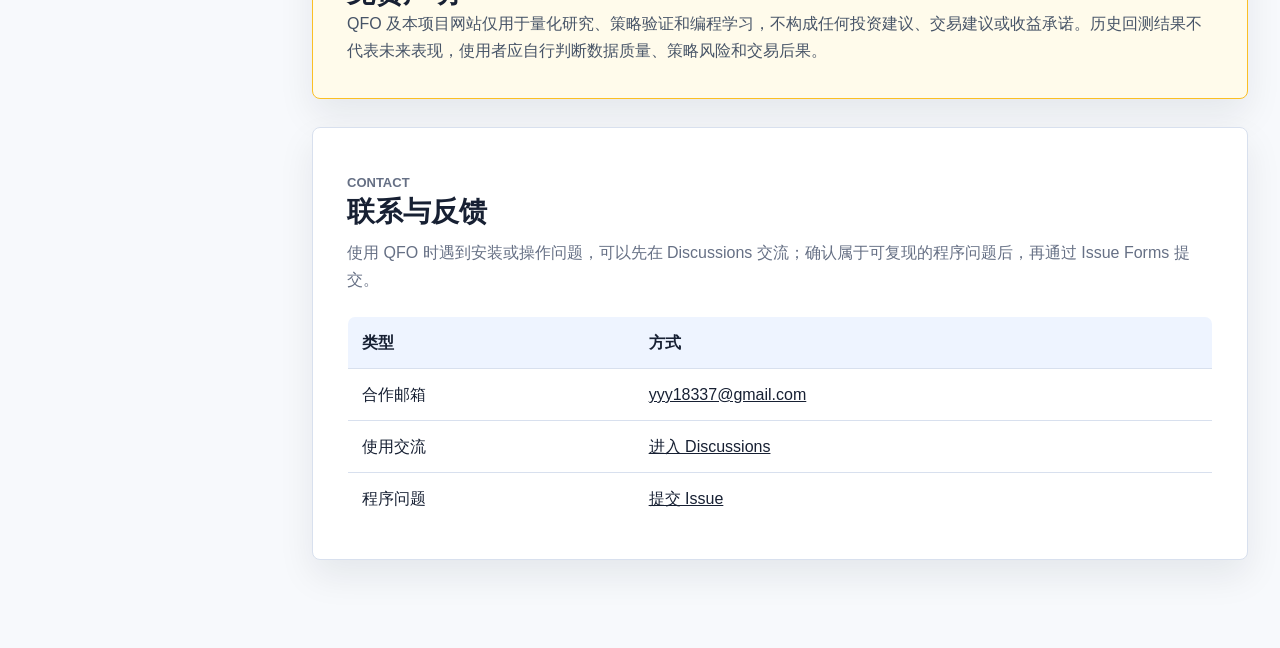
==== commit 3184c06d: "同步官网 v1.0.6 发布说明和安装指南" ====
--- a/index.html
+++ b/index.html
@@ -31,7 +31,7 @@
         "description": "免费开源、本地运行的 A 股量化研究与回测平台，帮助量化新手完成数据同步、选股、策略回测和风险分析。",
         "applicationCategory": "FinanceApplication",
         "operatingSystem": "Windows 10/11",
-        "softwareVersion": "1.0.5",
+        "softwareVersion": "1.0.6",
         "url": "https://www.qfo-quant-platform.com/",
         "downloadUrl": "https://github.com/yeh2017/QFO-Quant-Platform/releases/latest/download/QFO-Quant-Platform.zip",
         "codeRepository": "https://github.com/yeh2017/QFO-Quant-Platform",
@@ -176,14 +176,17 @@
                         </ul>
                     </div>
                 </div>
-                <p class="release-info"><strong>稳定版本 <span data-release-tag>v1.0.5</span></strong><span>发布日期 <time data-release-date datetime="2026-11-13">2026-11-13</time></span><a href="https://github.com/yeh2017/QFO-Quant-Platform/releases/latest" data-release-page target="_blank" rel="noopener noreferrer">查看版本说明</a></p>
+                <p class="release-info"><strong>稳定版本 <span data-release-tag>v1.0.6</span></strong><span>发布日期 <time data-release-date datetime="2026-11-27">2026-11-27</time></span><a href="https://github.com/yeh2017/QFO-Quant-Platform/releases/latest" data-release-page target="_blank" rel="noopener noreferrer">查看版本说明</a></p>
                 <div class="notice-inline">
-                    <h3>v1.0.5 累计更新</h3>
+                    <h3>v1.0.6 累计更新</h3>
                     <ul>
-                        <li><strong>启动与依赖：</strong>首次启动与快速启动分开，恢复可见的前后端日志窗口、等待次数和成功／失败提示，固定 AkShare 1.18.91。</li>
+                        <li><strong>历史回测：</strong>下单前按执行日检查报价和可交易状态；沪深 300、中证 500、中证 1000 可按调仓日使用本地已有的历史成分快照。</li>
+                        <li><strong>财务与因子研究：</strong>优先使用实际公告日筛选财报；月度因子按各月末取样，事件收益从消息发布后首个有报价的交易日收盘起算。</li>
+                        <li><strong>继承 v1.0.5：</strong>首次启动与快速启动分开，恢复可见的前后端日志窗口、等待次数和成功／失败提示，固定 AkShare 1.18.91。</li>
                         <li><strong>继承 v1.0.4：</strong>阿里云 → 腾讯云 → 官方 PyPI 三级安装回退及网络、DNS 提示，保留轻量联网安装包。</li>
                         <li><strong>继承 v1.0.3：</strong>退市时点与清仓、财务增量同步及公告日查询、因子复权和表达式校验、新闻覆盖率与成交额单位等修复。</li>
                     </ul>
+                    <p>安装包不含历史数据库。月度成分快照不等于逐日成分，历史数据缺失仍会影响回测结果。<a href="https://github.com/yeh2017/QFO-Quant-Platform/issues/8" target="_blank" rel="noopener noreferrer">查看 Issue #8 已处理事项和剩余限制</a>。</p>
                     <p><a href="https://github.com/yeh2017/QFO-Quant-Platform/blob/main/CHANGELOG.md" target="_blank" rel="noopener noreferrer">查看完整更新日志</a> · <a href="/guides/windows-install">安装与启动说明</a></p>
                 </div>
                 <div class="steps quickstart-steps">
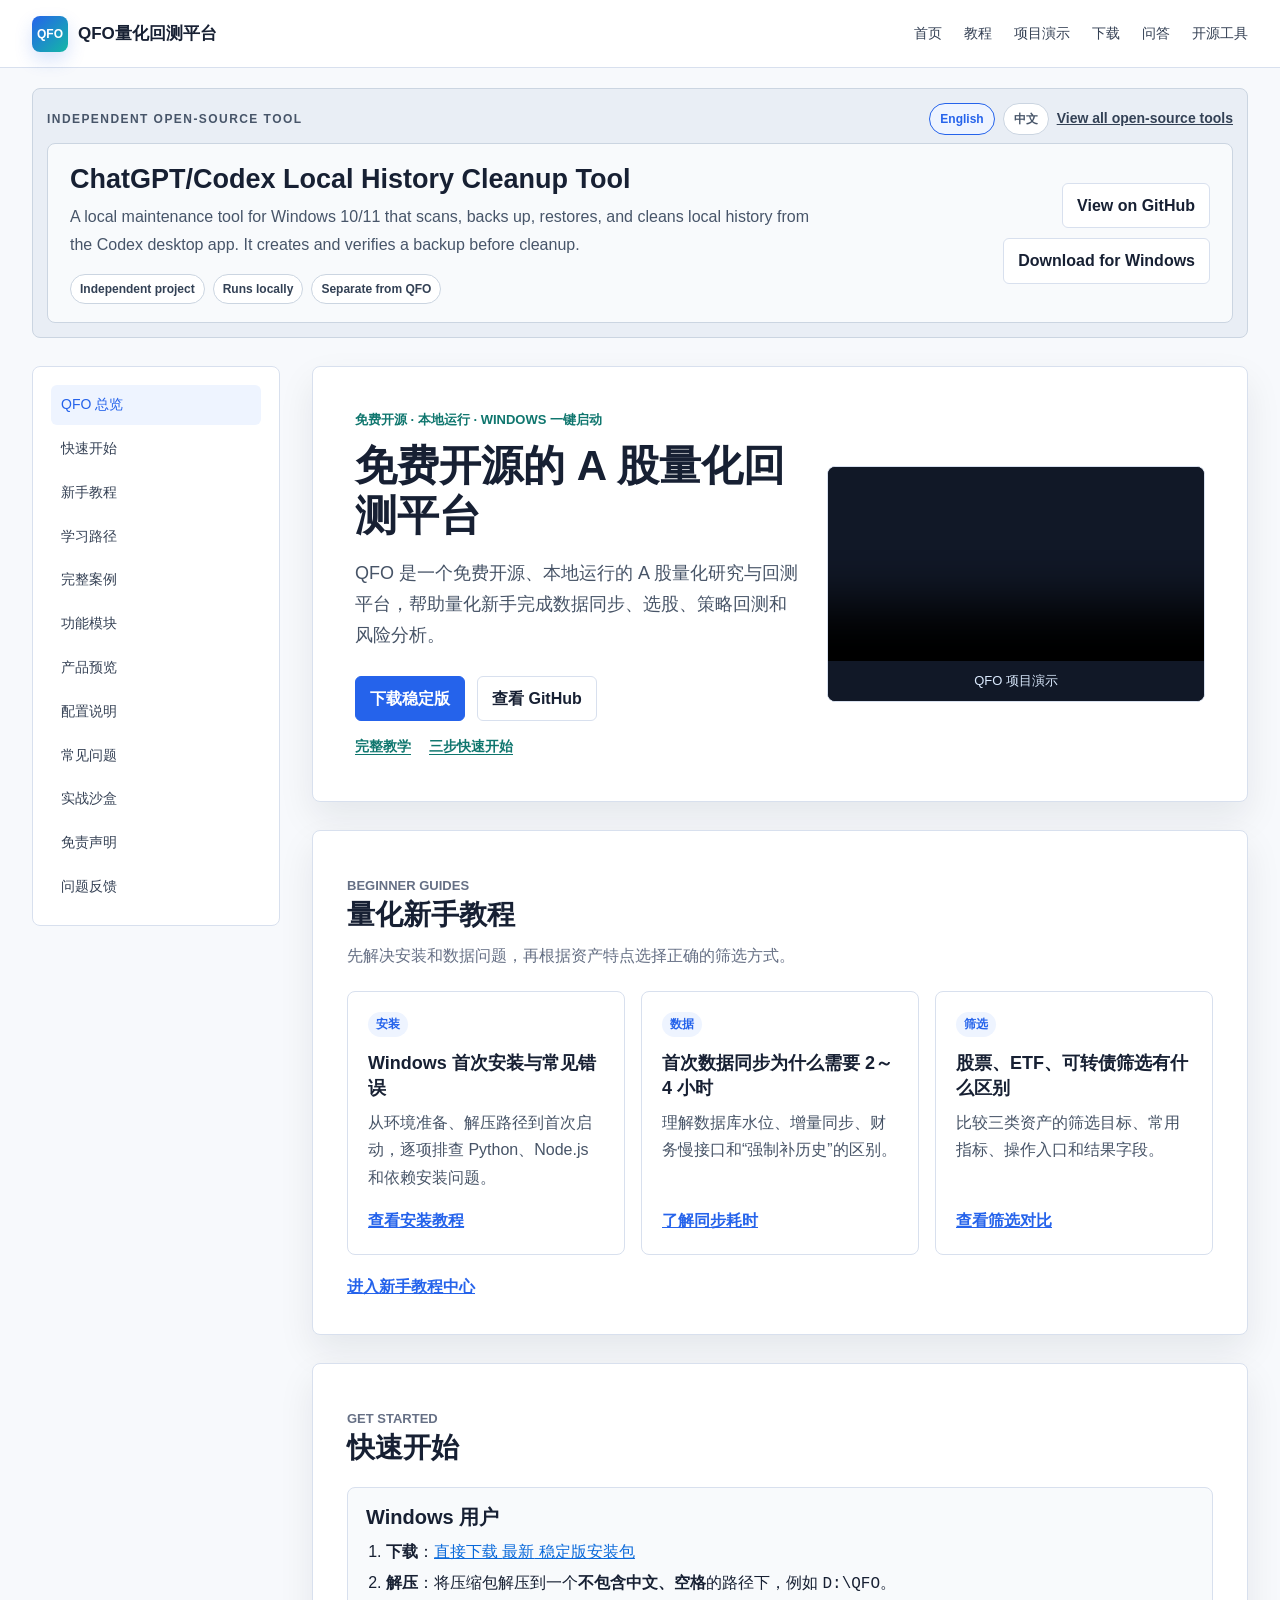
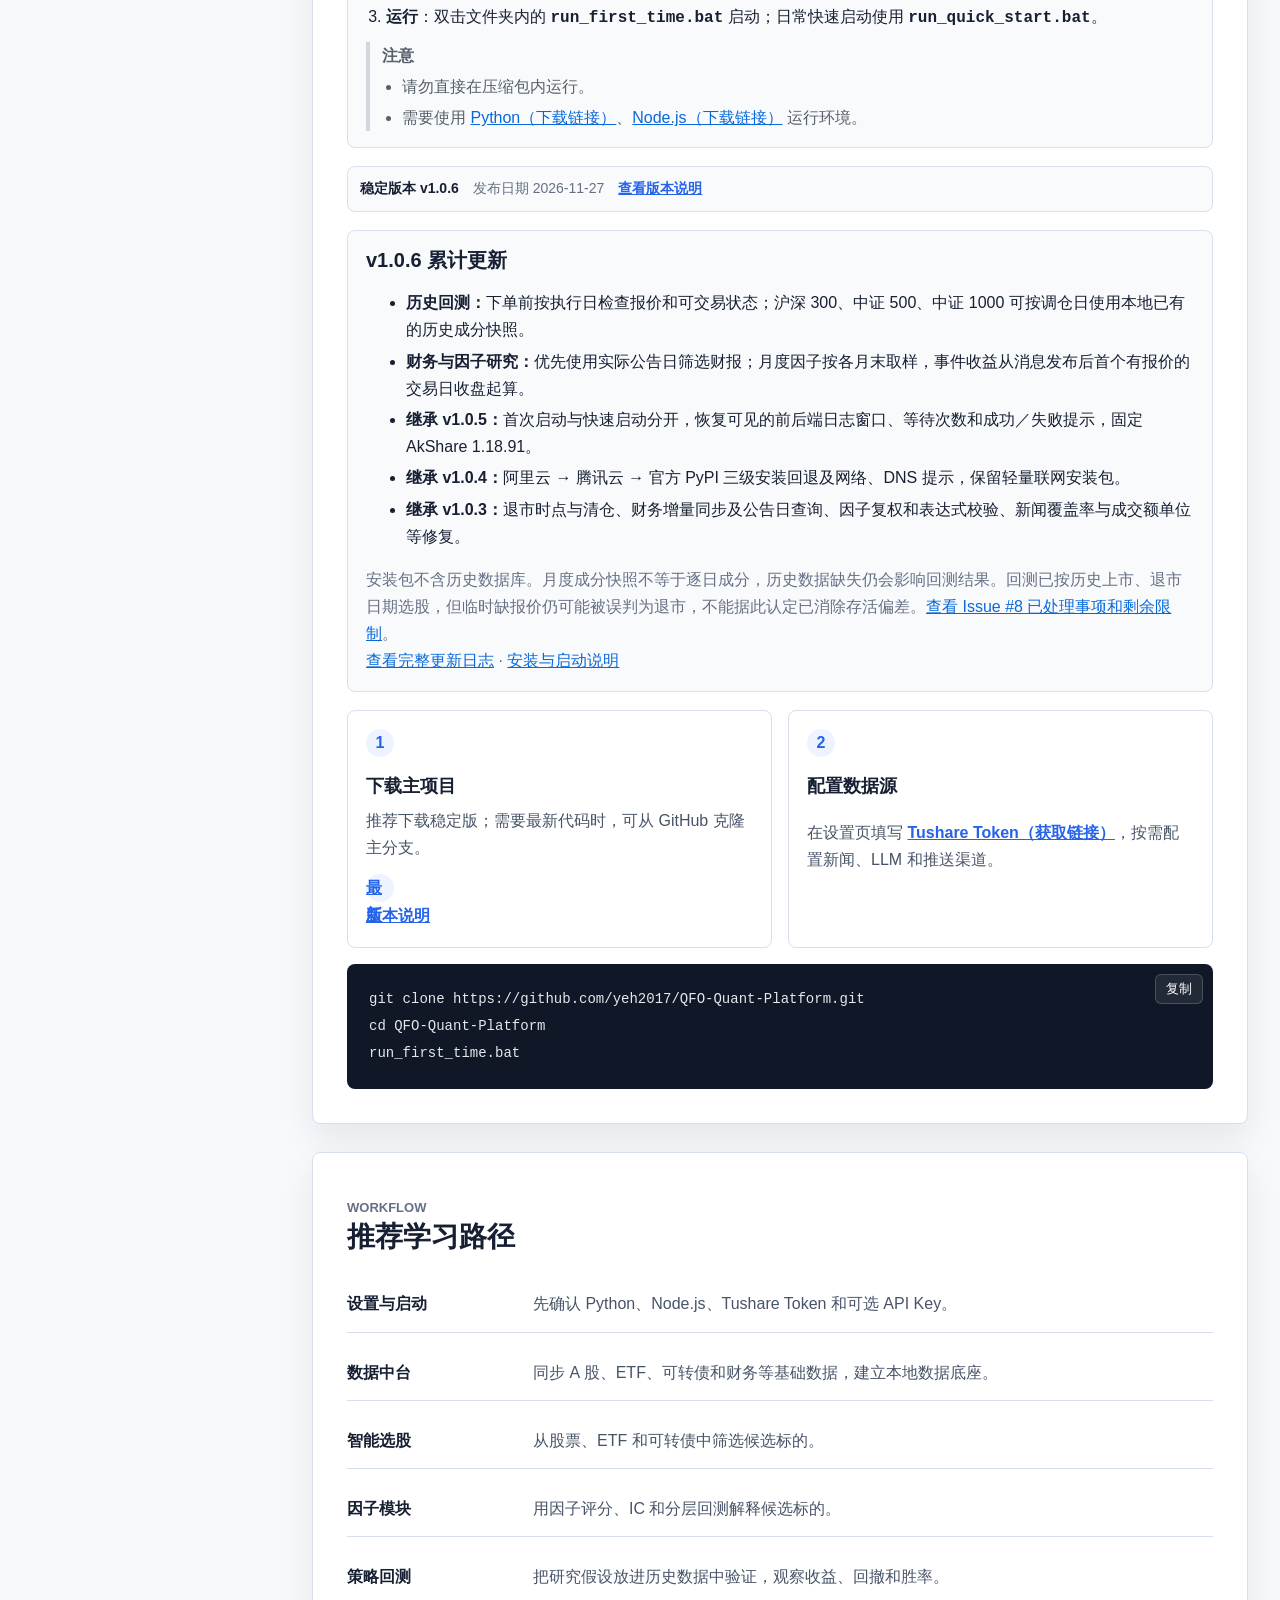
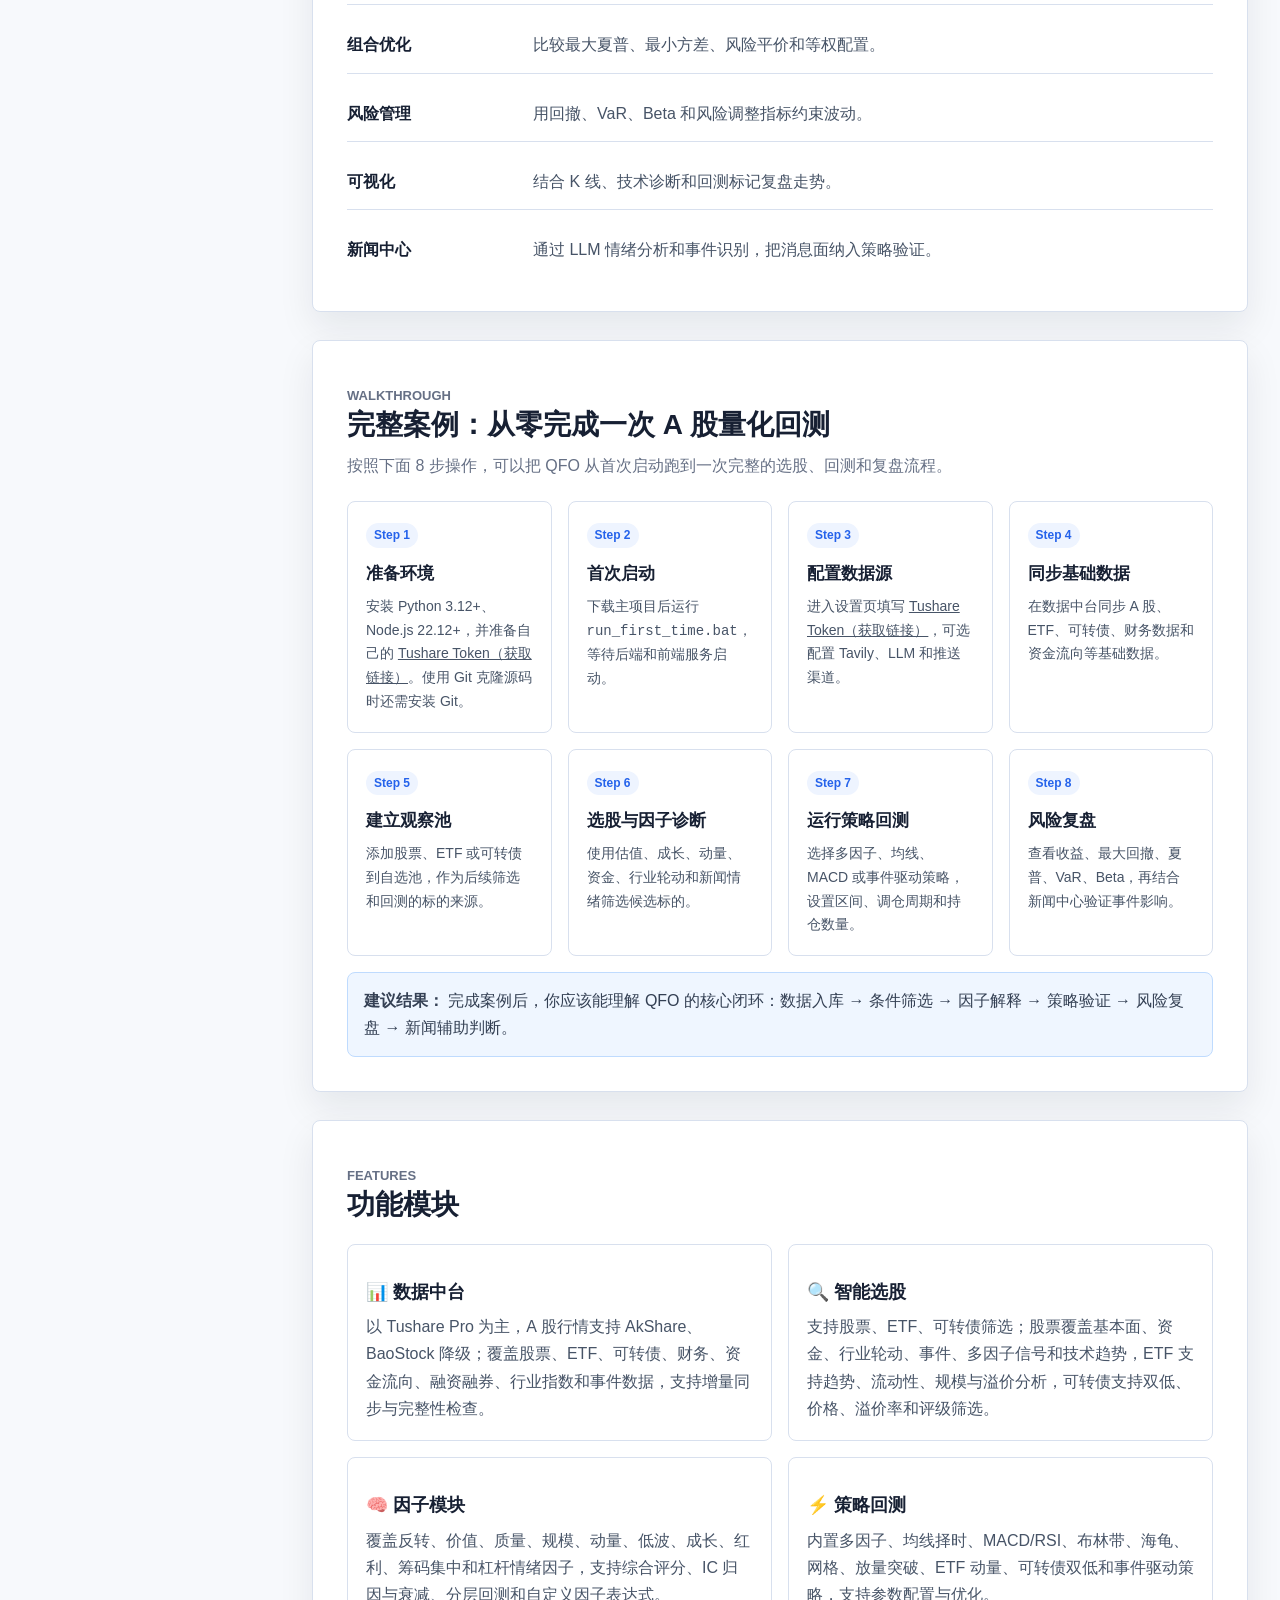
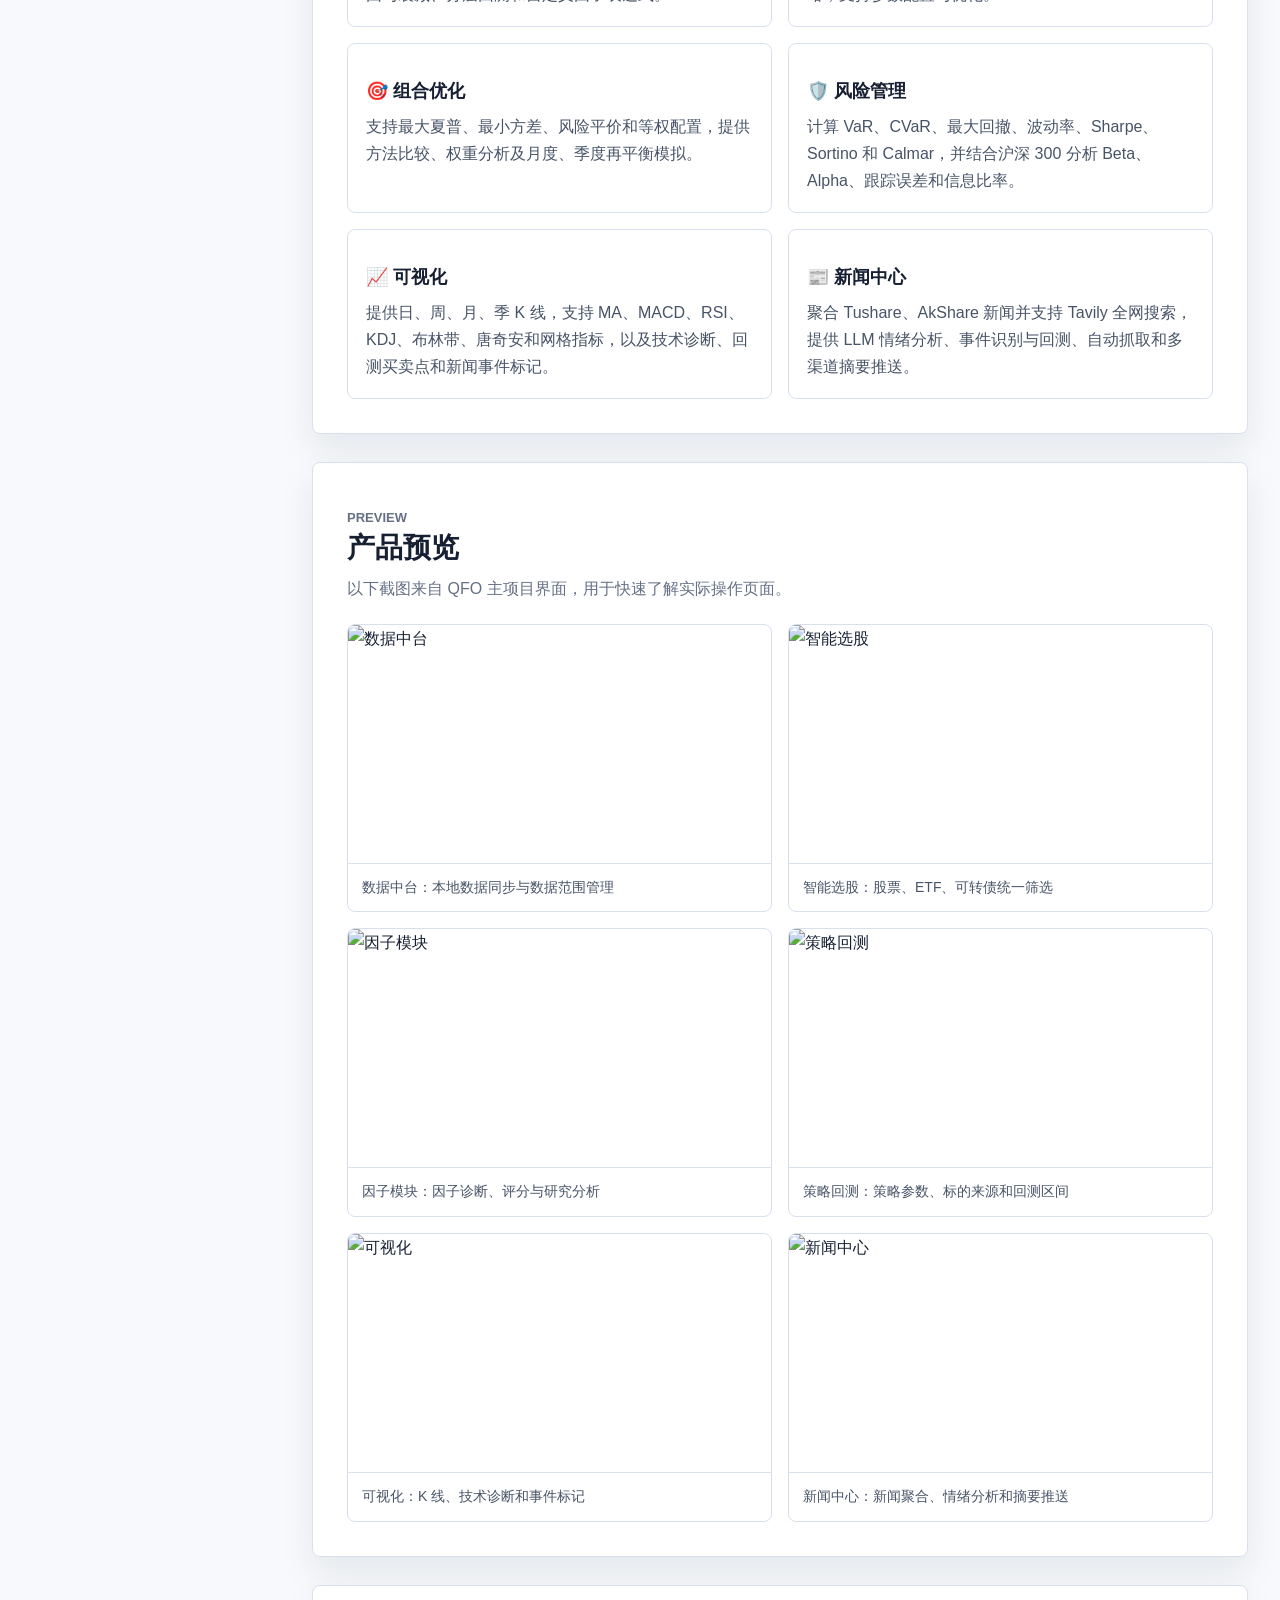
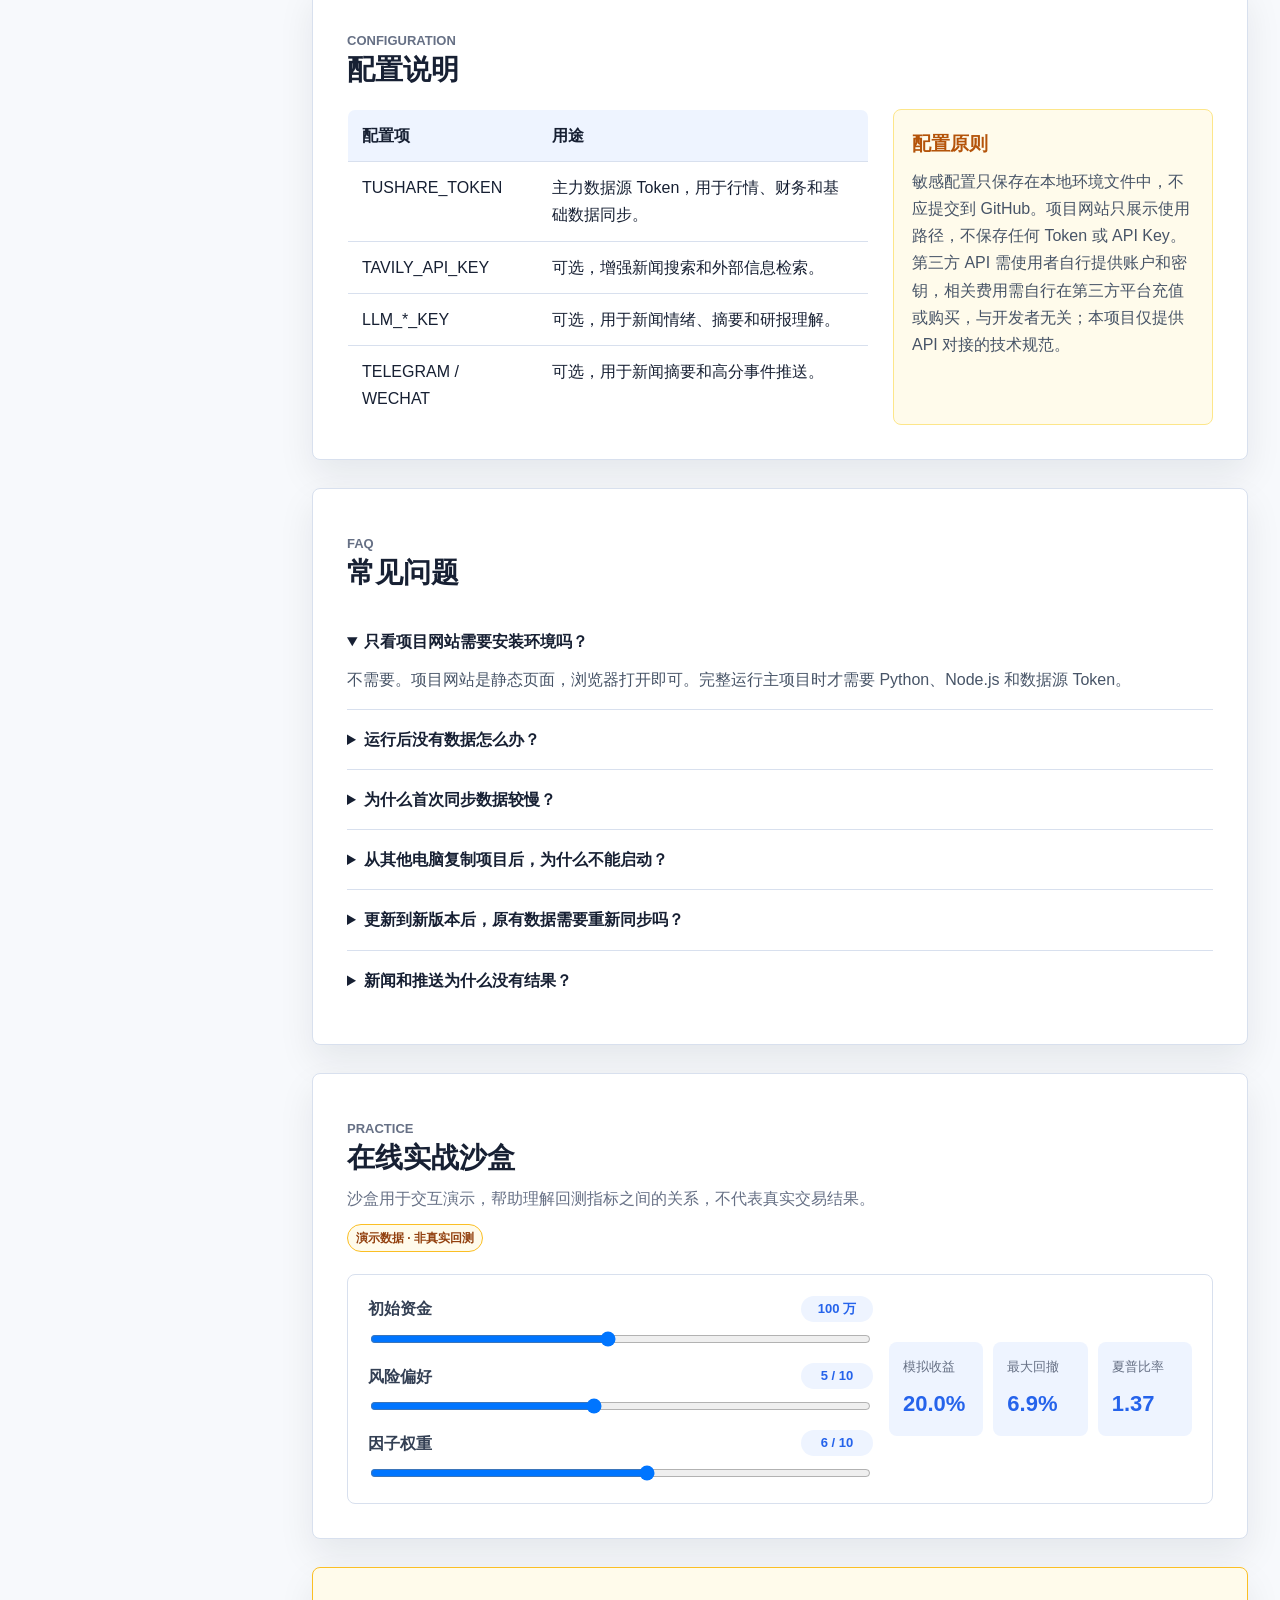
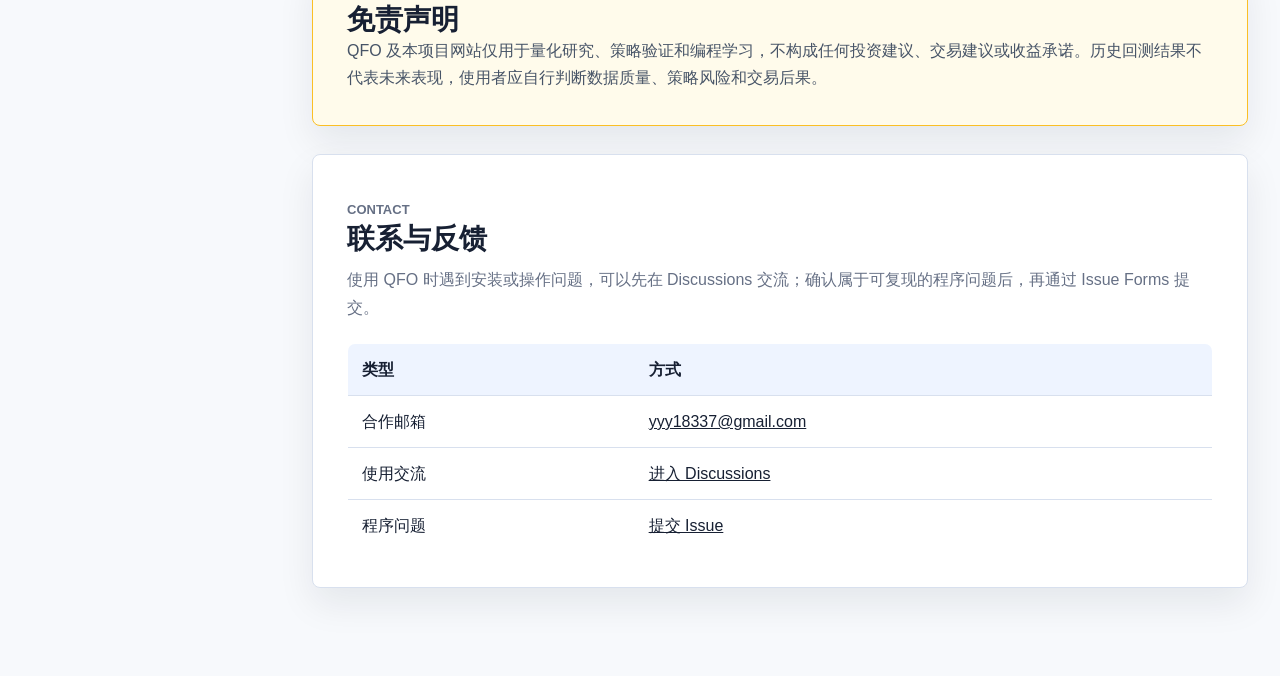
==== commit 26c15b43: "在教学首页说明历史退市股回测的限制" ====
--- a/index.html
+++ b/index.html
@@ -186,7 +186,7 @@
                         <li><strong>继承 v1.0.4：</strong>阿里云 → 腾讯云 → 官方 PyPI 三级安装回退及网络、DNS 提示，保留轻量联网安装包。</li>
                         <li><strong>继承 v1.0.3：</strong>退市时点与清仓、财务增量同步及公告日查询、因子复权和表达式校验、新闻覆盖率与成交额单位等修复。</li>
                     </ul>
-                    <p>安装包不含历史数据库。月度成分快照不等于逐日成分，历史数据缺失仍会影响回测结果。<a href="https://github.com/yeh2017/QFO-Quant-Platform/issues/8" target="_blank" rel="noopener noreferrer">查看 Issue #8 已处理事项和剩余限制</a>。</p>
+                    <p>安装包不含历史数据库。月度成分快照不等于逐日成分，历史数据缺失仍会影响回测结果。回测已按历史上市、退市日期选股，但临时缺报价仍可能被误判为退市，不能据此认定已消除存活偏差。<a href="https://github.com/yeh2017/QFO-Quant-Platform/issues/8" target="_blank" rel="noopener noreferrer">查看 Issue #8 已处理事项和剩余限制</a>。</p>
                     <p><a href="https://github.com/yeh2017/QFO-Quant-Platform/blob/main/CHANGELOG.md" target="_blank" rel="noopener noreferrer">查看完整更新日志</a> · <a href="/guides/windows-install">安装与启动说明</a></p>
                 </div>
                 <div class="steps quickstart-steps">
